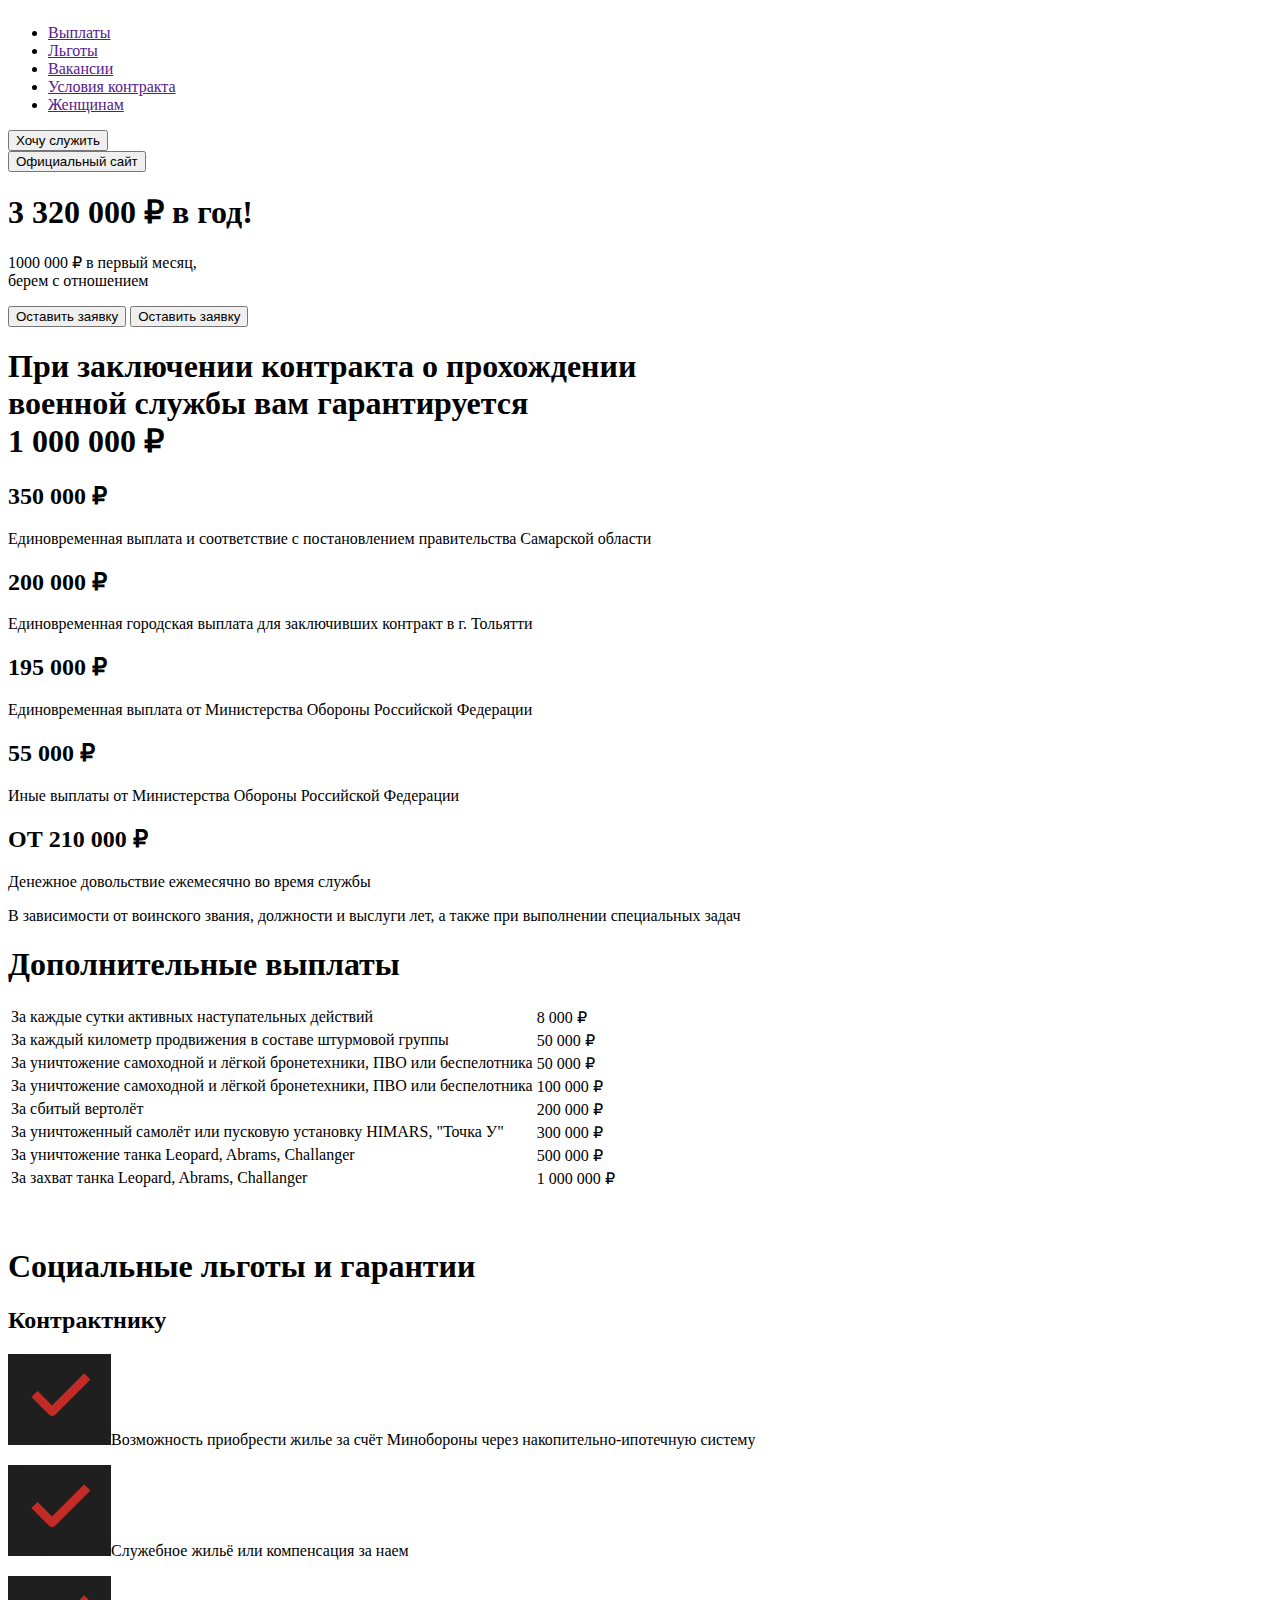
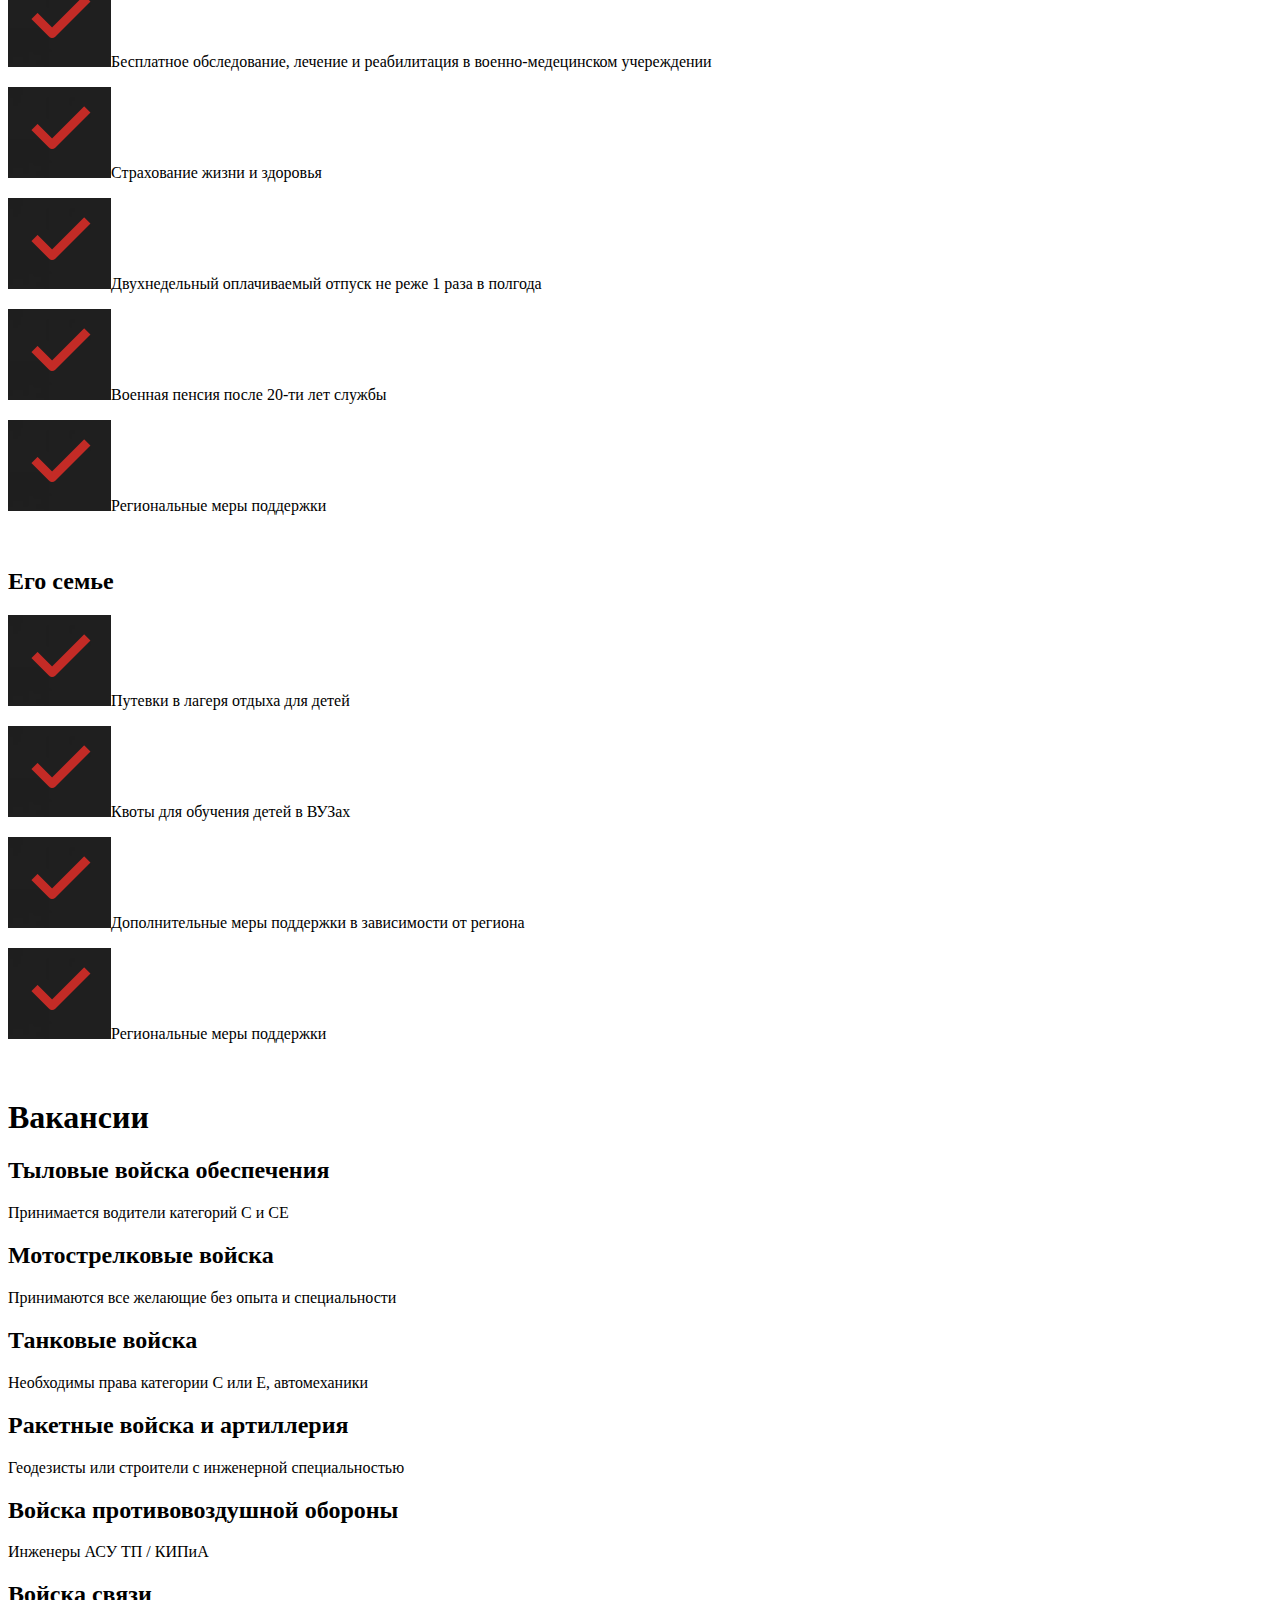
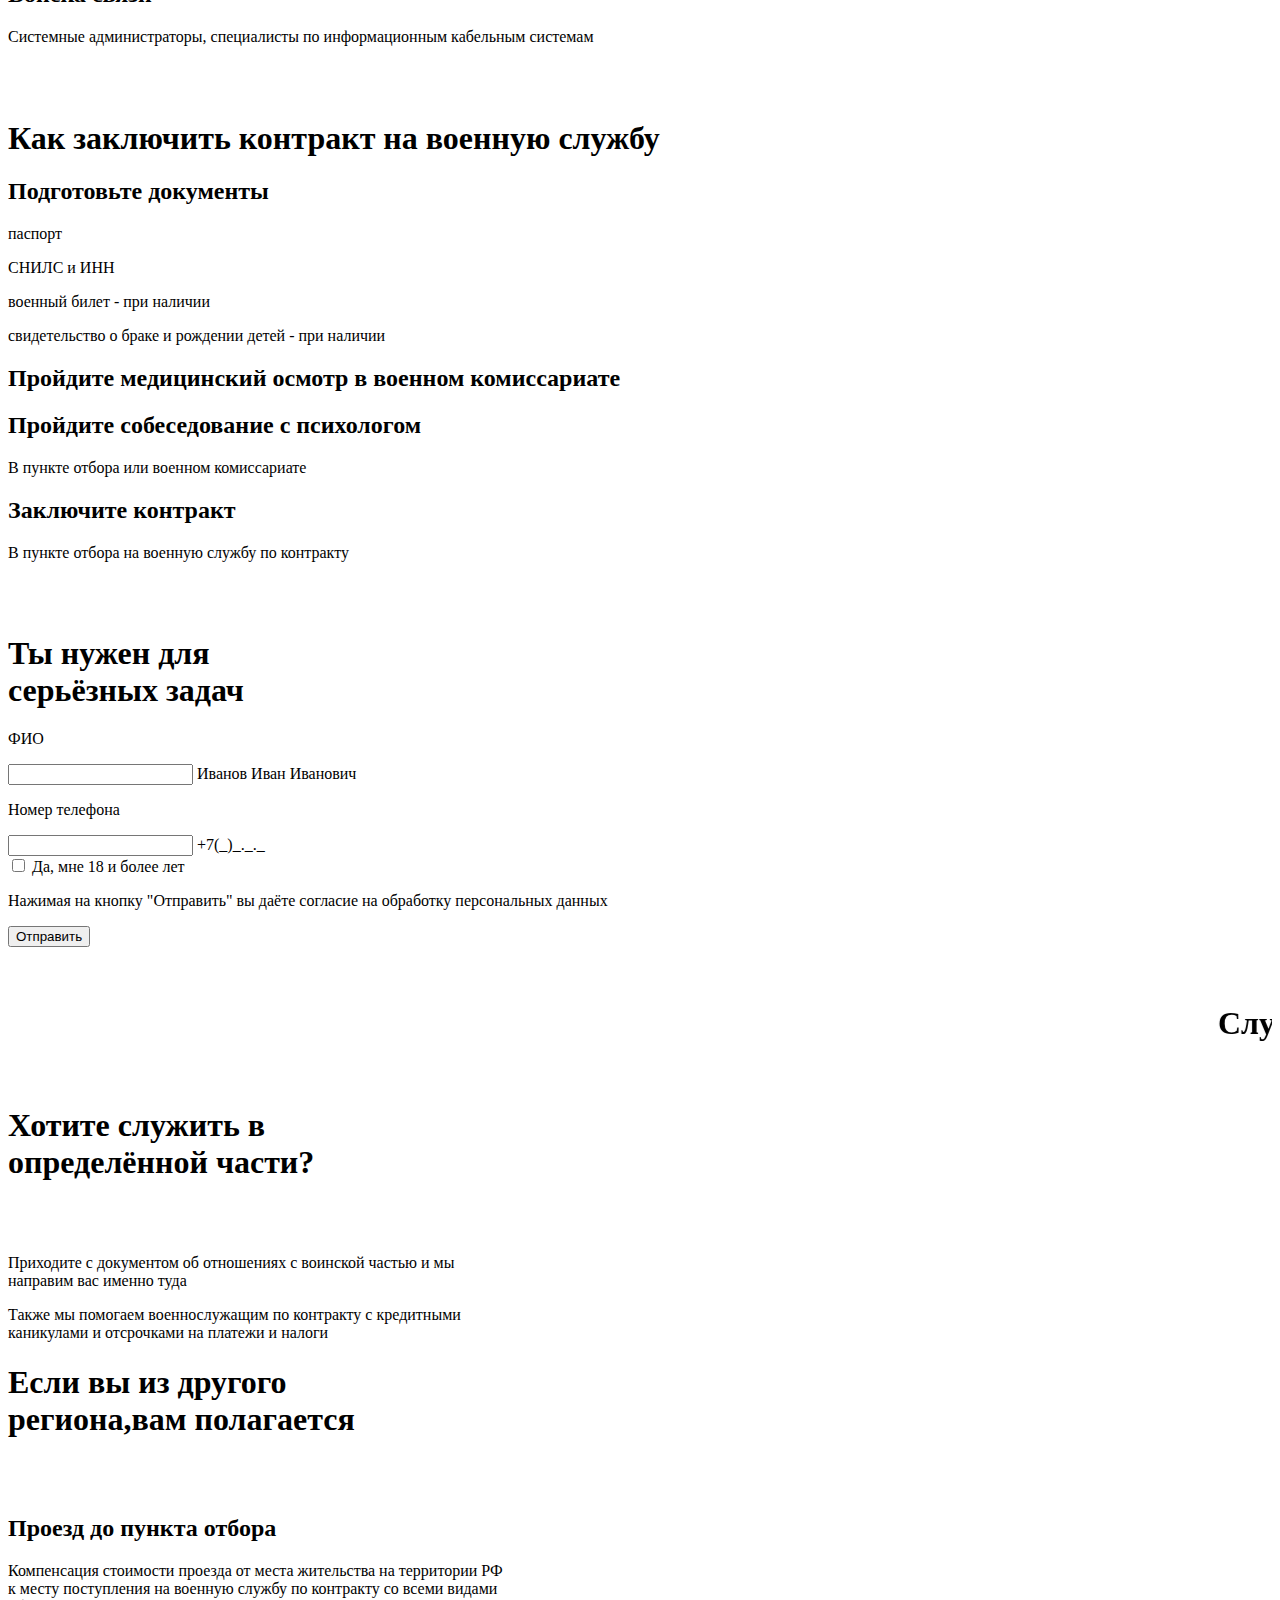
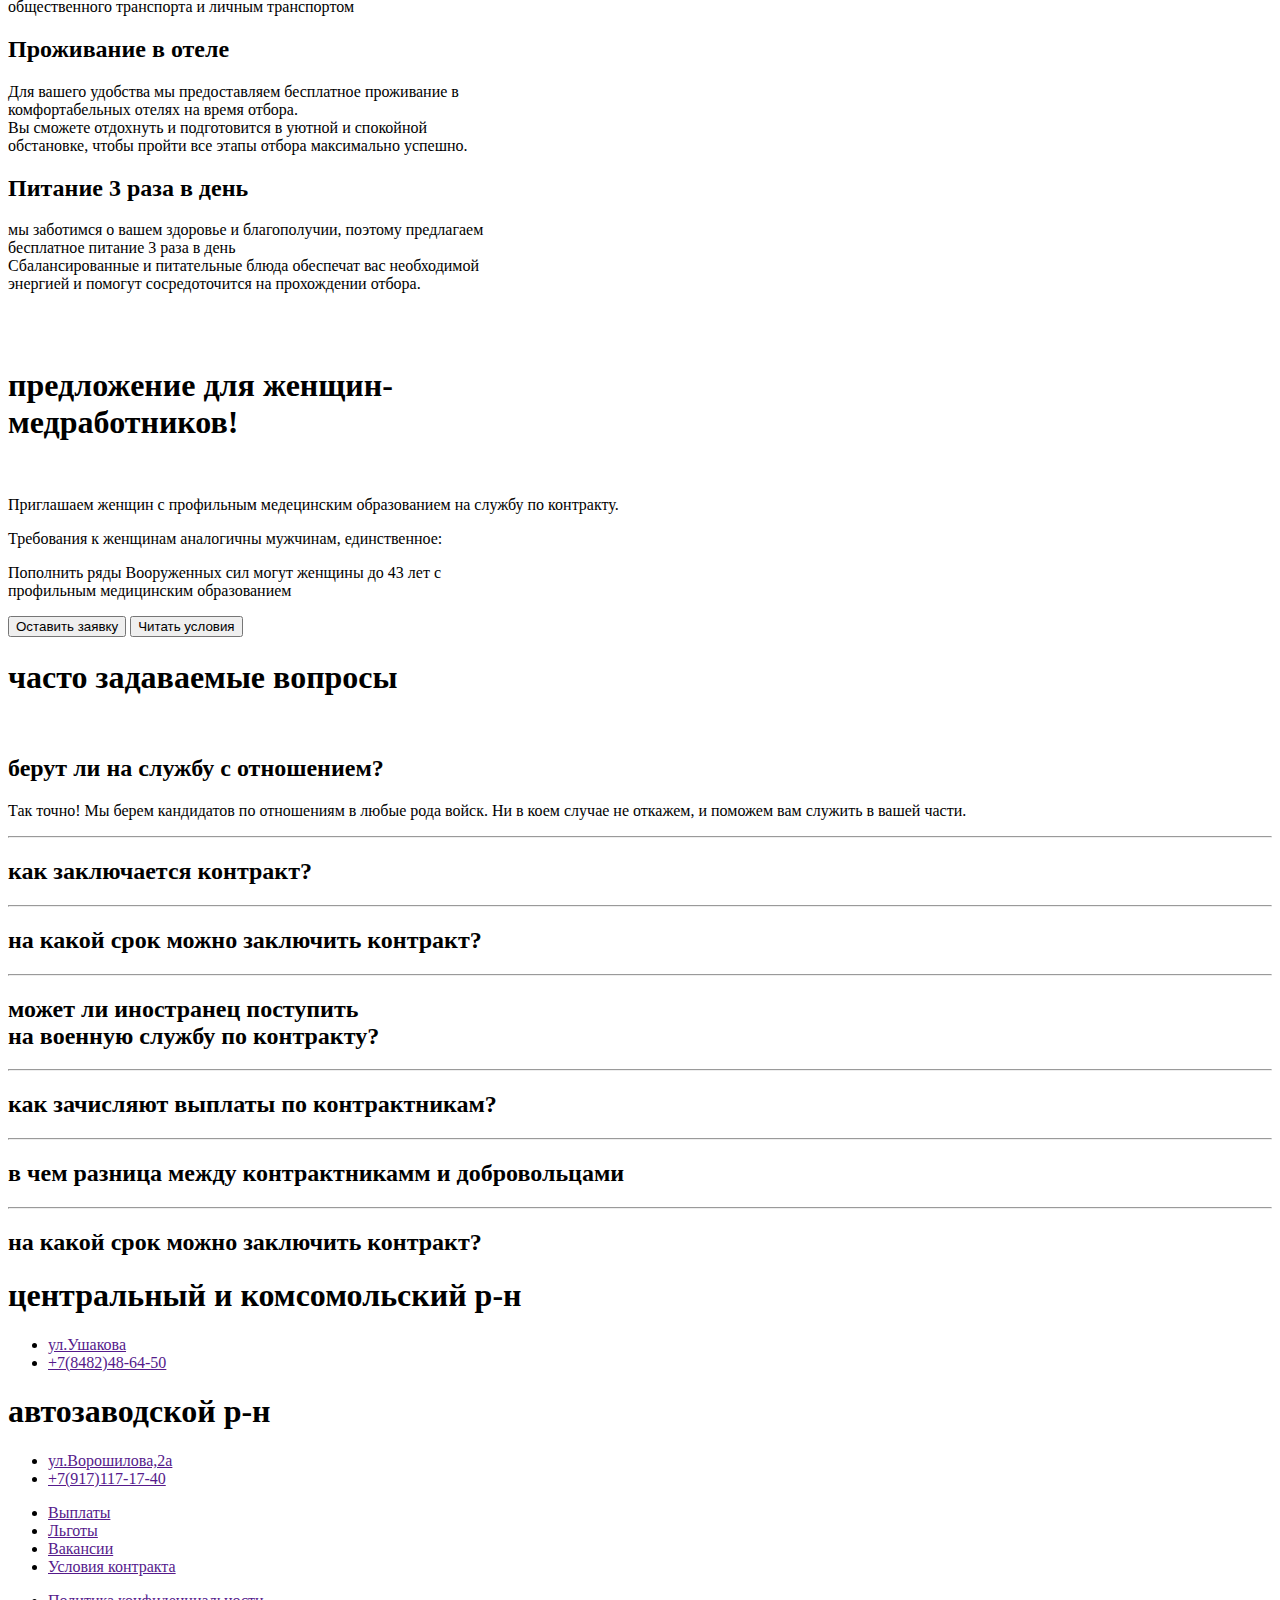
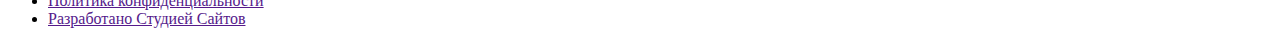
==== index.html @ 25a22375 "index.html" ====
<!DOCTYPE html>
<html lang="en">
<head>
    <meta charset="UTF-8">
    <meta http-equiv="X-UA-Compatible" content="IE=edge">
    <meta name="viewport" content="width=device-width, initial-scale=1.0">
    <title>Индекс (М)</title>
    <link rel="stylesheet" href="style/style.css">
</head>
<body>
    <!--Шапка сайта header-->
    <header>
        <div class="contener">
            <div style="display: flex;">
                <div class="menu">
                    <ul>
                        <li><a href="">Выплаты</a></li>
                        <li><a href="">Льготы</a></li>
                        <li><a href="">Вакансии</a></li>
                        <li><a href="">Условия контракта</a></li>
                        <li><a href="">Женщинам</a></li>
                    </ul>
                </div>
            </div>
            <div class="right_header">
                <div class="logo">
                  <!--<img src="img/телефон.png" alt="">-->
                </div>
                <button>Хочу служить</button>
                <div class="offic">
                  <button>Официальный сайт</button>
                </div>
            </div>
        </div>
    </header>

    <!--Баннер Hero Block-->
    <div class="HeroBlock">
        <div class="contener">
            <div class="padding">
                <h1>3 320 000 ₽ в год!</h1>
                <p>1000 000 ₽ в первый месяц, <br> берем с отношением</p>
                <button>Оставить заявку</button>
                <button>Оставить заявку</button>
            </div>
        </div>
    </div>
    
    <!--Контракт Payouts-->
    <div class="Payouts">
        <div class="contener">
            <div class="padding">
                <h1>
                    При заключении контракта о прохождении<br>военной службы вам гарантируется<br>
                    <div class="price">
                        1 000 000 ₽
                    </div>
                </h1>
                
                <h2>350 000 ₽</h2>
                <p>Единовременная выплата и соответствие с постановлением правительства Самарской области</p>
                
                <h2>200 000 ₽</h2>
                <p>Единовременная городская выплата для заключивших контракт в г. Тольятти</p>
                
                <h2>195 000 ₽</h2>
                <p>Единовременная выплата от Министерства Обороны Российской Федерации</p>
                
                <h2>55 000 ₽</h2>
                <p>Иные выплаты от Министерства Обороны Российской Федерации</p>
                
                <h2>ОТ 210 000 ₽</h2>
                <p>Денежное довольствие ежемесячно во время службы</p>
                <p>В зависимости от воинского звания, должности и выслуги лет, а также при выполнении специальных задач</p>
                
            </div>
        </div>
    </div>

    <!--Дополнительные выплаты Additional Payouts-->
    <div class="AdditionalPayouts">
        <div class="contener">
            <div class="padding">
                <h1>Дополнительные выплаты</h1>
                <table>
                    <tr>
                        <td>За каждые сутки активных наступательных действий</td>
                        <div class="payment">
                            <td>8 000 ₽</td>
                        </div>
                    </tr>
                    <tr>
                        <td>За каждый километр продвижения в составе штурмовой группы</td>
                        <div class="payment">
                            <td>50 000 ₽</td>
                        </div>
                    </tr>
                    <tr>
                        <td>За уничтожение самоходной и лёгкой бронетехники, ПВО или беспелотника</td>
                        <div class="payment">
                            <td>50 000 ₽</td>
                        </div>
                    </tr>
                    <tr>
                        <td>За уничтожение самоходной и лёгкой бронетехники, ПВО или беспелотника</td>
                        <div class="payment">
                            <td>100 000 ₽</td>
                        </div>
                    </tr>
                    <tr>
                        <td>За сбитый вертолёт</td>
                        <div class="payment">
                            <td>200 000 ₽</td>
                        </div>
                    </tr>
                    <tr>
                        <td>За уничтоженный самолёт или пусковую установку HIMARS, "Точка У"</td>
                        <div class="payment">
                            <td>300 000 ₽</td>
                        </div>
                    </tr>
                    <tr>
                        <td>За уничтожение танка Leopard, Abrams, Challanger</td>
                        <div class="payment">
                            <td>500 000 ₽</td>
                        </div>
                    </tr>
                    <tr>
                        <td>За захват танка Leopard, Abrams, Challanger</td>
                        <div class="payment">
                            <td>1 000 000 ₽</td>
                        </div>
                    </tr>
                </table>
            </div>
        </div>
    </div>
    <br></br>

    <!--Льготы и гарантии Social Benefits-->
    <div class="SocialBenefits">
        <div class="contener">
            <h1>Социальные льготы и гарантии</h1>
            <div class="contractor">
                <!--Контрактнику-->
                <h2>Контрактнику</h2>
                <p><img src="img/галочка.png" alt="">Возможность приобрести жилье за счёт Минобороны через накопительно-ипотечную систему</p>
                <p><img src="img/галочка.png" alt="">Служебное жильё или компенсация за наем</p>
                <p><img src="img/галочка.png" alt="">Бесплатное обследование, лечение и реабилитация в военно-медецинском учереждении</p>
                <p><img src="img/галочка.png" alt="">Страхование жизни и здоровья</p>
                <p><img src="img/галочка.png" alt="">Двухнедельный оплачиваемый отпуск не реже 1 раза в полгода</p>
                <p><img src="img/галочка.png" alt="">Военная пенсия после 20-ти лет службы</p>
                <p><img src="img/галочка.png" alt="">Региональные меры поддержки</p>
            </div>
        </div>
    <br>
    </div>
    <div class="SocialBenefits">
        <div class="contener">
            <div class="family">
                <!--Его семье-->
                <h2>Его семье</h2>
                <p><img src="img/галочка.png" alt="">Путевки в лагеря отдыха для детей</p>
                <p><img src="img/галочка.png" alt="">Квоты для обучения детей в ВУЗах</p>
                <p><img src="img/галочка.png" alt="">Дополнительные меры поддержки в зависимости от региона</p>
                <p><img src="img/галочка.png" alt="">Региональные меры поддержки</p>
            </div>
        </div>
    </div>
<br>
<!--Вакансии Vacancies-->
<div class="Vacancies">
    <div class="contener">
        <!--<div class="product_top">
            <div class="product_top_left">
                <img src="img/9.jpg" alt="">
            </div>-->
            <div class="product_top_right">
                <div class="product_top_right">
                    <h1>Вакансии</h1>
                    
                    <h2>Тыловые войска обеспечения</h2>
                    <p>Принимается водители категорий C и CE</p>
                    
                    <h2>Мотострелковые войска</h2>
                    <p>Принимаются все желающие без опыта и специальности</p>
                    
                    <h2>Танковые войска</h2>
                    <p>Необходимы права категории C или Е, автомеханики</p>
                    
                    <h2>Ракетные войска и артиллерия</h2>
                    <p>Геодезисты или строители с инженерной специальностью</p>
                    
                    <h2>Войска противовоздушной обороны</h2>
                    <p>Инженеры АСУ ТП / КИПиА</p>
                    
                    <h2>Войска связи</h2>
                    <p>Системные администраторы, специалисты по информационным кабельным системам</p>
                </div>
            </div>
    </div>
</div>
<br></br>
<!--Контракт Сontract Terms-->
<div class="СontractTerms">
    <div class="contener">
        <h1>Как заключить контракт на военную службу</h1>
        
        <h2>Подготовьте документы</h2>
        <p>паспорт</p>
        <p>СНИЛС и ИНН</p>
        <p>военный билет - при наличии</p>
        <p>свидетельство о браке и рождении детей - при наличии</p>
        
        <h2>Пройдите медицинский осмотр в военном комиссариате</h2>
        
        <h2>Пройдите собеседование с психологом</h2>
        <p>В пункте отбора или военном комиссариате</p>
        
        <h2>Заключите контракт</h2>
        <p>В пункте отбора на военную службу по контракту</p>
        
        <br></br>
    </div>  
</div>

<!--Регистрация CTA-->
<div class="CTA">
    <div class="contener">
        <div class="product_top">
            <div class="product_top_left">
                <h1>Ты нужен для<br>серьёзных задач</h1>
            </div>
                        <div class="product_top_right_price_left">
                                <div class="price">
                                    <div class="contener">
                                        <form action="">
                                            <p>ФИО</p>
                                            <div class="product_top_right_price_left_btn">
                                            <span>
                                                <input type="" id="Иванов Иван Иванович" name="kg">
                                                <label for="Иванов Иван Иванович">Иванов Иван Иванович</label>
                                            </span>
                                            </div>
                                        </form>
                                        <form action="">
                                            <p>Номер телефона</p>
                                            <div class="product_top_right_price_left_btn">
                                            <span>
                                                <input type="" id="1" name="kg">
                                                <label for="2">+7(_)_._._</label>
                                            </span>
                                            </div>
                                        </form>
                                    </div>
                                </div>
                            <div class="checkbox">
                                <input type="checkbox" name="subscribe"> Да, мне 18 и более лет
                            </div>
                            <div class="approval">
                               <p>Нажимая на кнопку "Отправить" вы даёте согласие на обработку персональных данных </p> 
                            </div>
                            <button>Отправить</button>
                        </div>
                    </div>
            </div>
        </div>
    </div>
</div>

<!--Бегущая строка Separator-->
<div class="Separator">
    <div class="contener">
            <br><br>
            <marquee><h1>Служба по контракту - престижная мужская работа</h1></marquee>
            <br><br>
    </div>  
</div>

<!--Реклама Frame 82 help-->
<div class="help">
    <div class="contener">
            <h1>Хотите служить в <br> определённой части?</h1>
            <br></br>
            <p>Приходите с документом об отношениях с воинской частью и мы <br> направим вас именно туда</p>
            <p>Также мы помогаем военнослужащим по контракту с кредитными <br> каникулами и отсрочками на платежи и налоги</p>
    </div>  
</div>

<!--Другой регион Frame 81 company-->
<div class="company">
    <div class="contener">
            <h1>Если вы из другого<br>региона,вам полагается</h1>
            <br></br>
            <div class="transit">
                <h2>Проезд до пункта отбора</h2>
                <p>Компенсация стоимости проезда от места жительства на территории РФ 
                <br> к месту поступления на военную службу по контракту со всеми видами 
                <br> общественного транспорта и личным транспортом</p>
            </div>
            
            <div class="habitation">
                <h2>Проживание в отеле</h2>
                <p>Для вашего удобства мы предоставляем бесплатное проживание в <br> комфортабельных отелях на время отбора. <br>
                Вы сможете отдохнуть и подготовится в уютной и спокойной <br> обстановке, чтобы пройти все этапы отбора максимально успешно.</p>
            </div>
            
            <div class="nutrition">
                <h2>Питание 3 раза в день</h2>
                <p>мы заботимся о вашем здоровье и благополучии, поэтому предлагаем <br>
                бесплатное питание 3 раза в день<br>
                Сбалансированные и питательные блюда обеспечат вас необходимой <br>
                энергией и помогут сосредоточится на прохождении отбора.</p>
                <br></br>
            </div>
    </div>  
</div>

<!--Предложение для женщин Offer to Nurses-->
    <div class="OfferToNurses">
        <div class="contener">
            <div class="padding">
                <h1>предложение для женщин-<br>медработников!</h1>
                <br>
                <p>Приглашаем женщин с профильным медецинским образованием на службу по контракту.</p>
                
                <p>Требования к женщинам аналогичны мужчинам, единственное:</p>
                
                <p>Пополнить ряды Вооруженных сил могут женщины до 43 лет с<br>
                профильным медицинским образованием</p>
                
                <button>Оставить заявку</button>
                <button>Читать условия</button>
            </div>
        </div>
    </div>
    
<!--Часто задаваемые вопросы FAQ-->
<div class="FAQ">
        <div class="contener">
            <div class="padding">
                <h1>часто задаваемые вопросы</h1>
                <br>
                <div class="red">
                    <h2>берут ли на службу с отношением?</h2>
                </div>
                <p>Так точно! Мы берем кандидатов по отношениям в любые рода войск. Ни в коем случае не откажем, и поможем вам служить в вашей части.</p>
                <hr>
                <h2>как заключается контракт?</h2>
                <hr>
                <h2>на какой срок можно заключить контракт?</h2>
                <hr>
                <div class="white">
                    <h2>может ли иностранец поступить<br>на военную службу по контракту?</h2>
                </div>
                <hr>
                <h2>как зачисляют выплаты по контрактникам?</h2>
                <hr>
                <h2>в чем разница между контрактникамм и добровольцами</h2>
                <hr>
                <h2>на какой срок можно заключить контракт?</h2>
            </div>
        </div>
</div>
    
<!--Подвал Footer-->
<div class="Footer">
    <div class="footer-middle">
        <div class="footer-menu clearfix">
            <h1>центральный и комсомольский р-н</h1>
            <ul>
                <li><a href="">ул.Ушакова</a></li>
                <li><a href="">+7(8482)48-64-50</a></li>
            </ul>
            <h1>автозаводской р-н</h1>
            <ul>
                <li><a href="">ул.Ворошилова,2а</a></li>  
                <li><a href="">+7(917)117-17-40</a></li>
            </ul>
        </div>
        <div class="footer-menu">
            <ul>
                    <li><a href="">Выплаты</a></li>
                    <li><a href="">Льготы</a></li>
                    <li><a href="">Вакансии</a></li>
                    <li><a href="">Условия контракта</a></li>
            </ul>
        </div>
        <div class="label">
            <ul>
                    <li><a href="">Политика конфиденциальности</a></li>
                    <li><a href="">Разработано Студией Сайтов</a></li>
            </ul>
        </div> 
    </div>
</div>
<?php include("style.css"); ?>

</body>
</html>
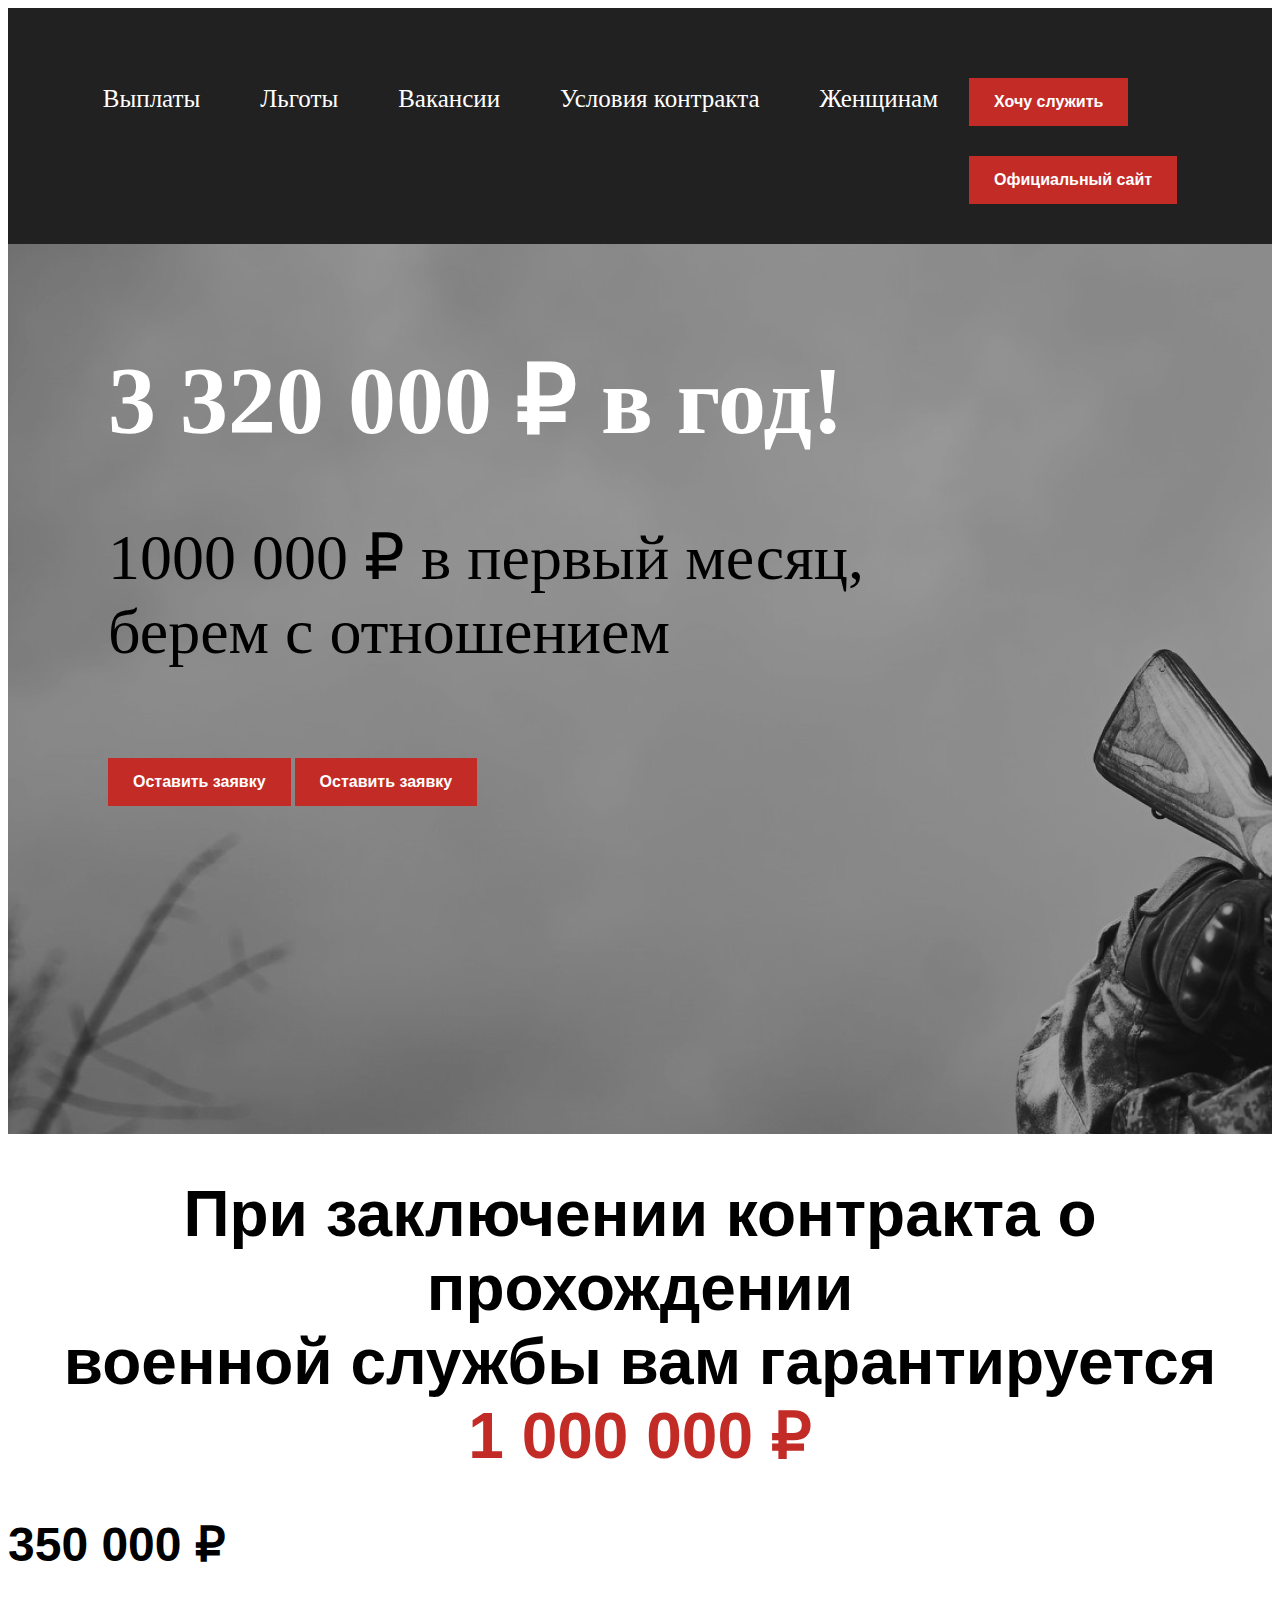
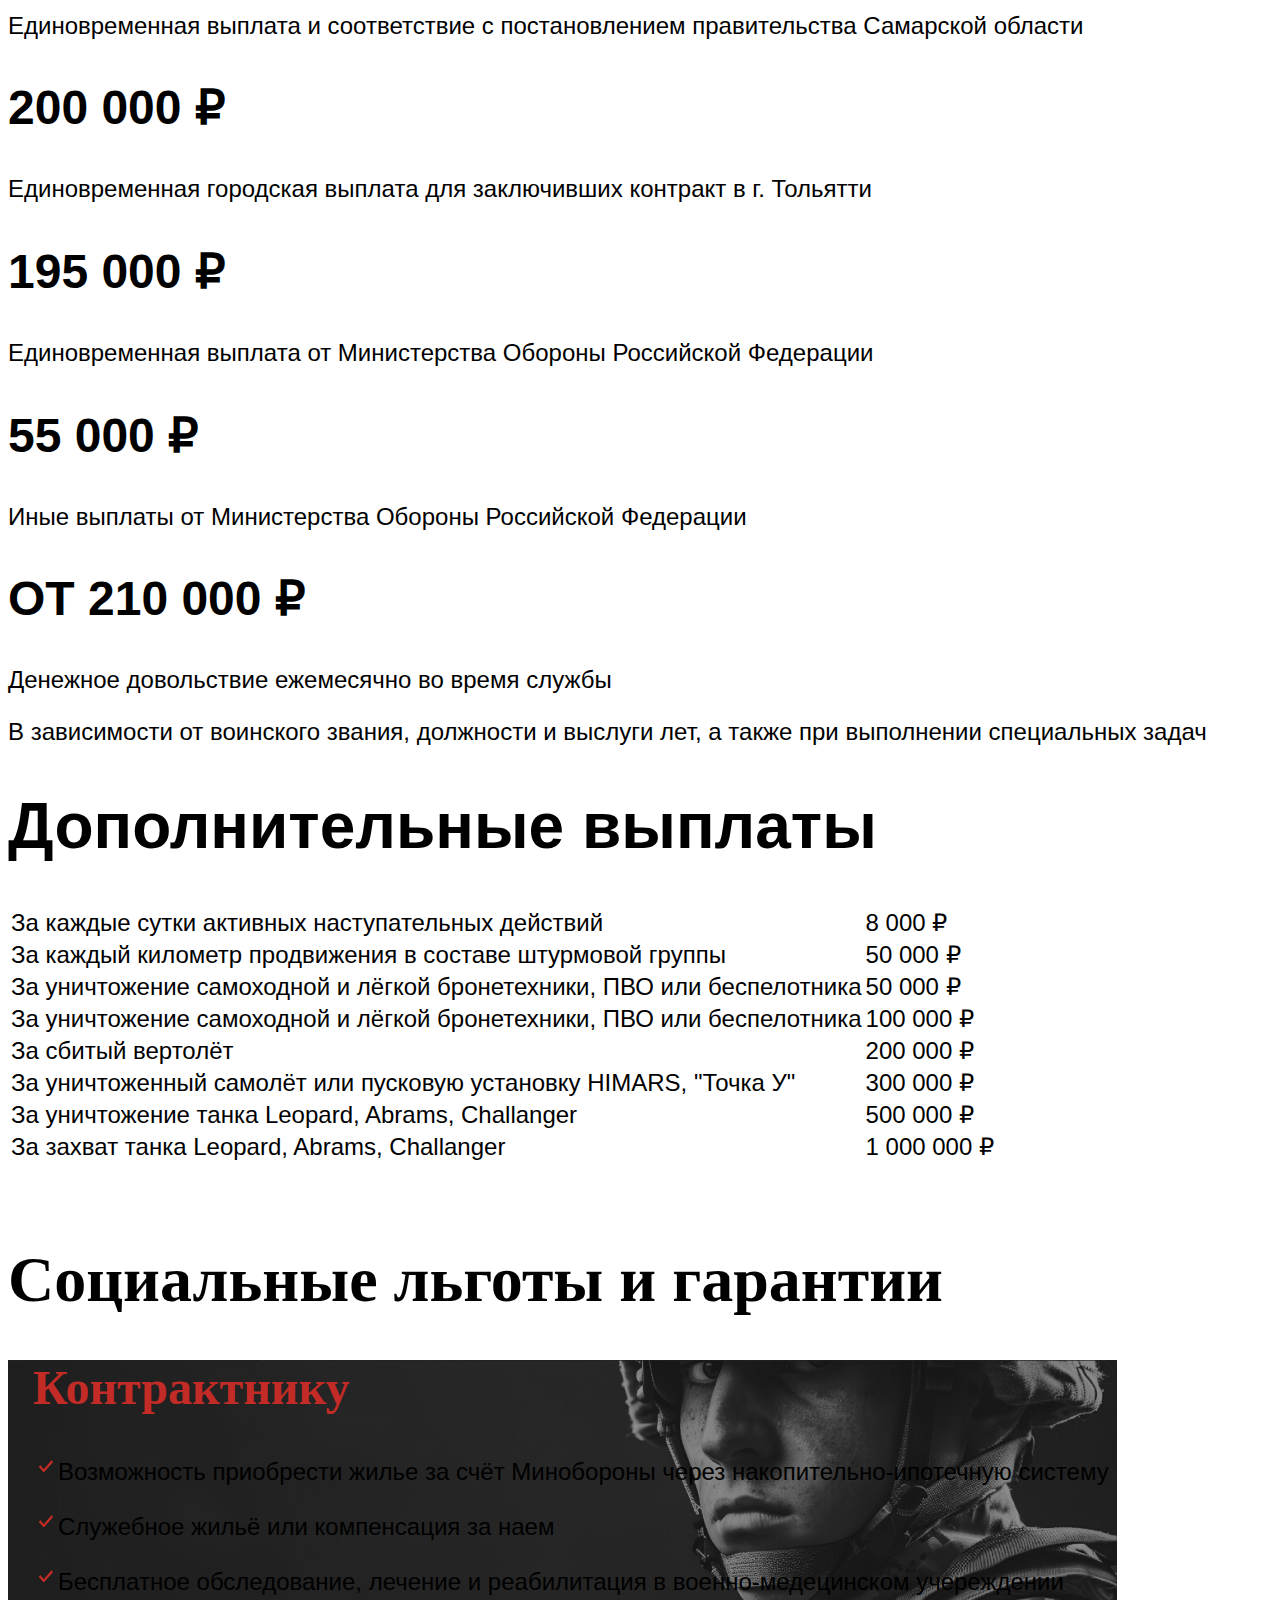
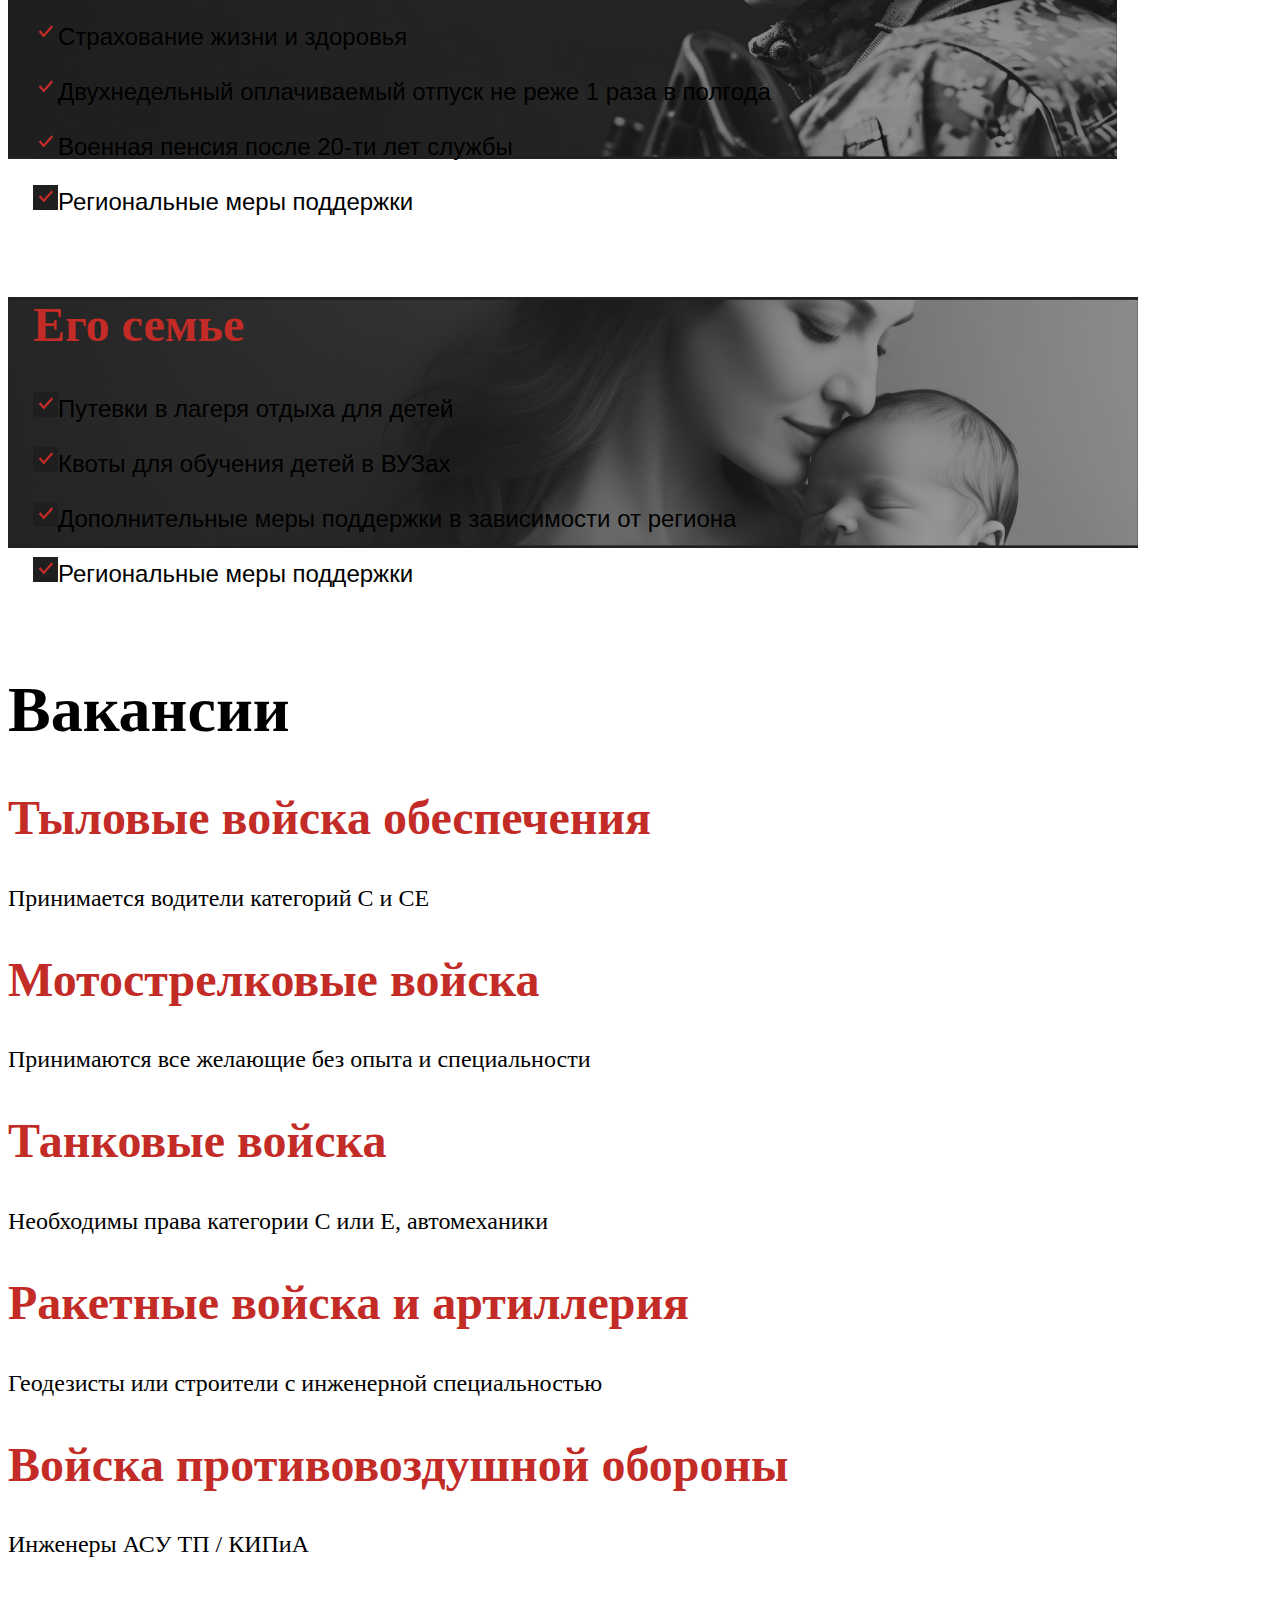
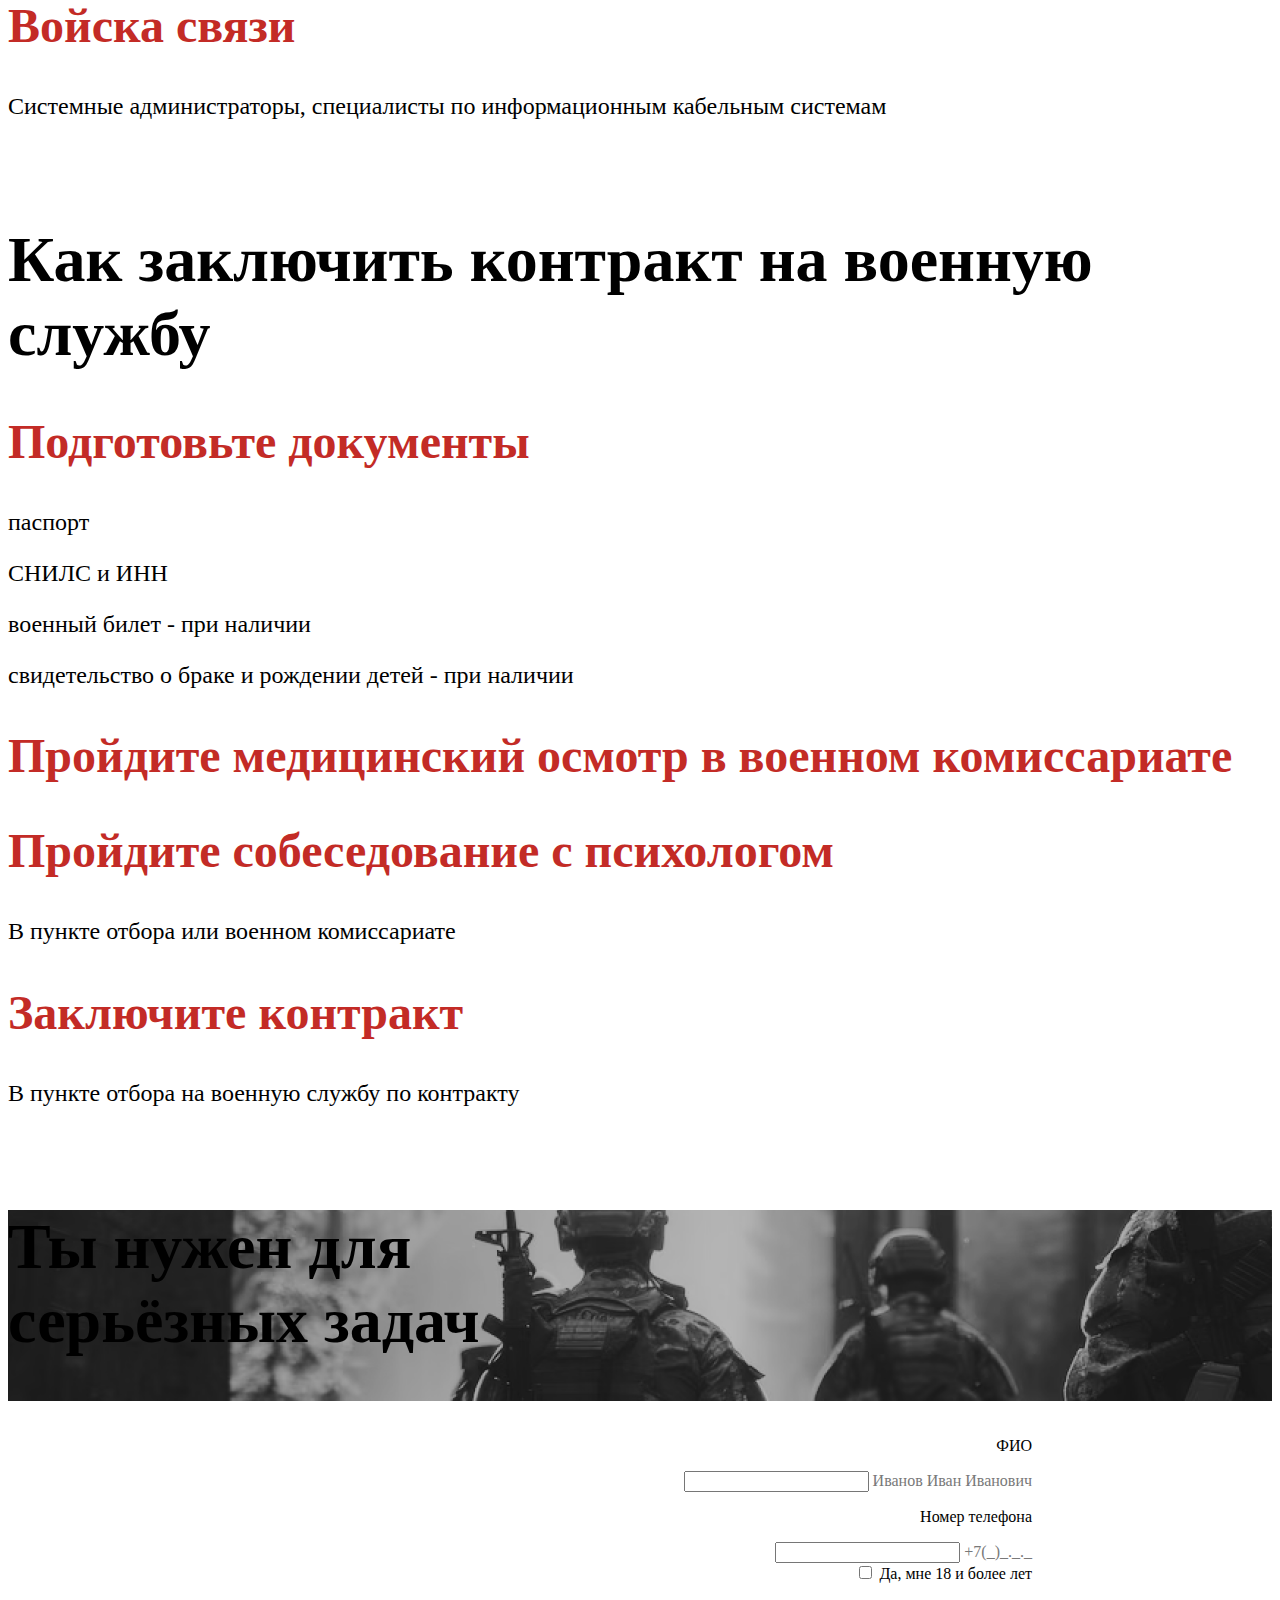
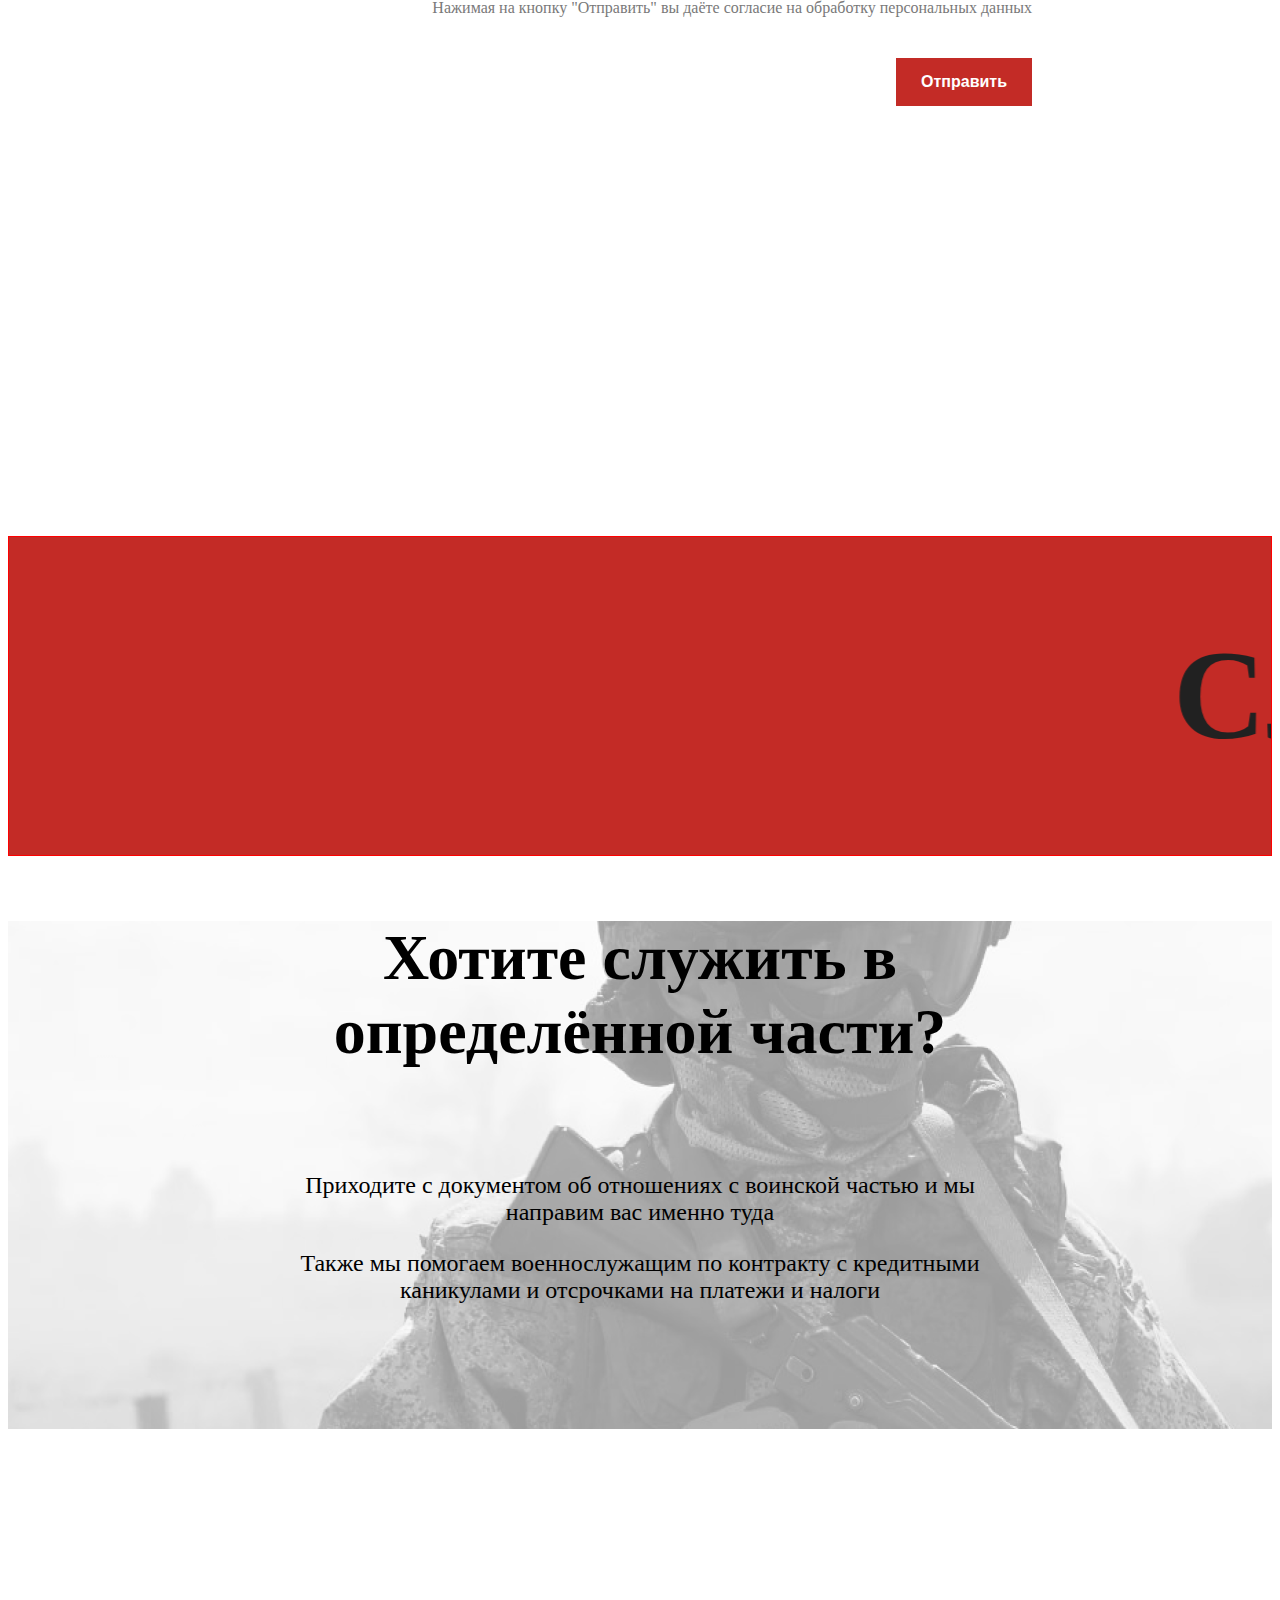
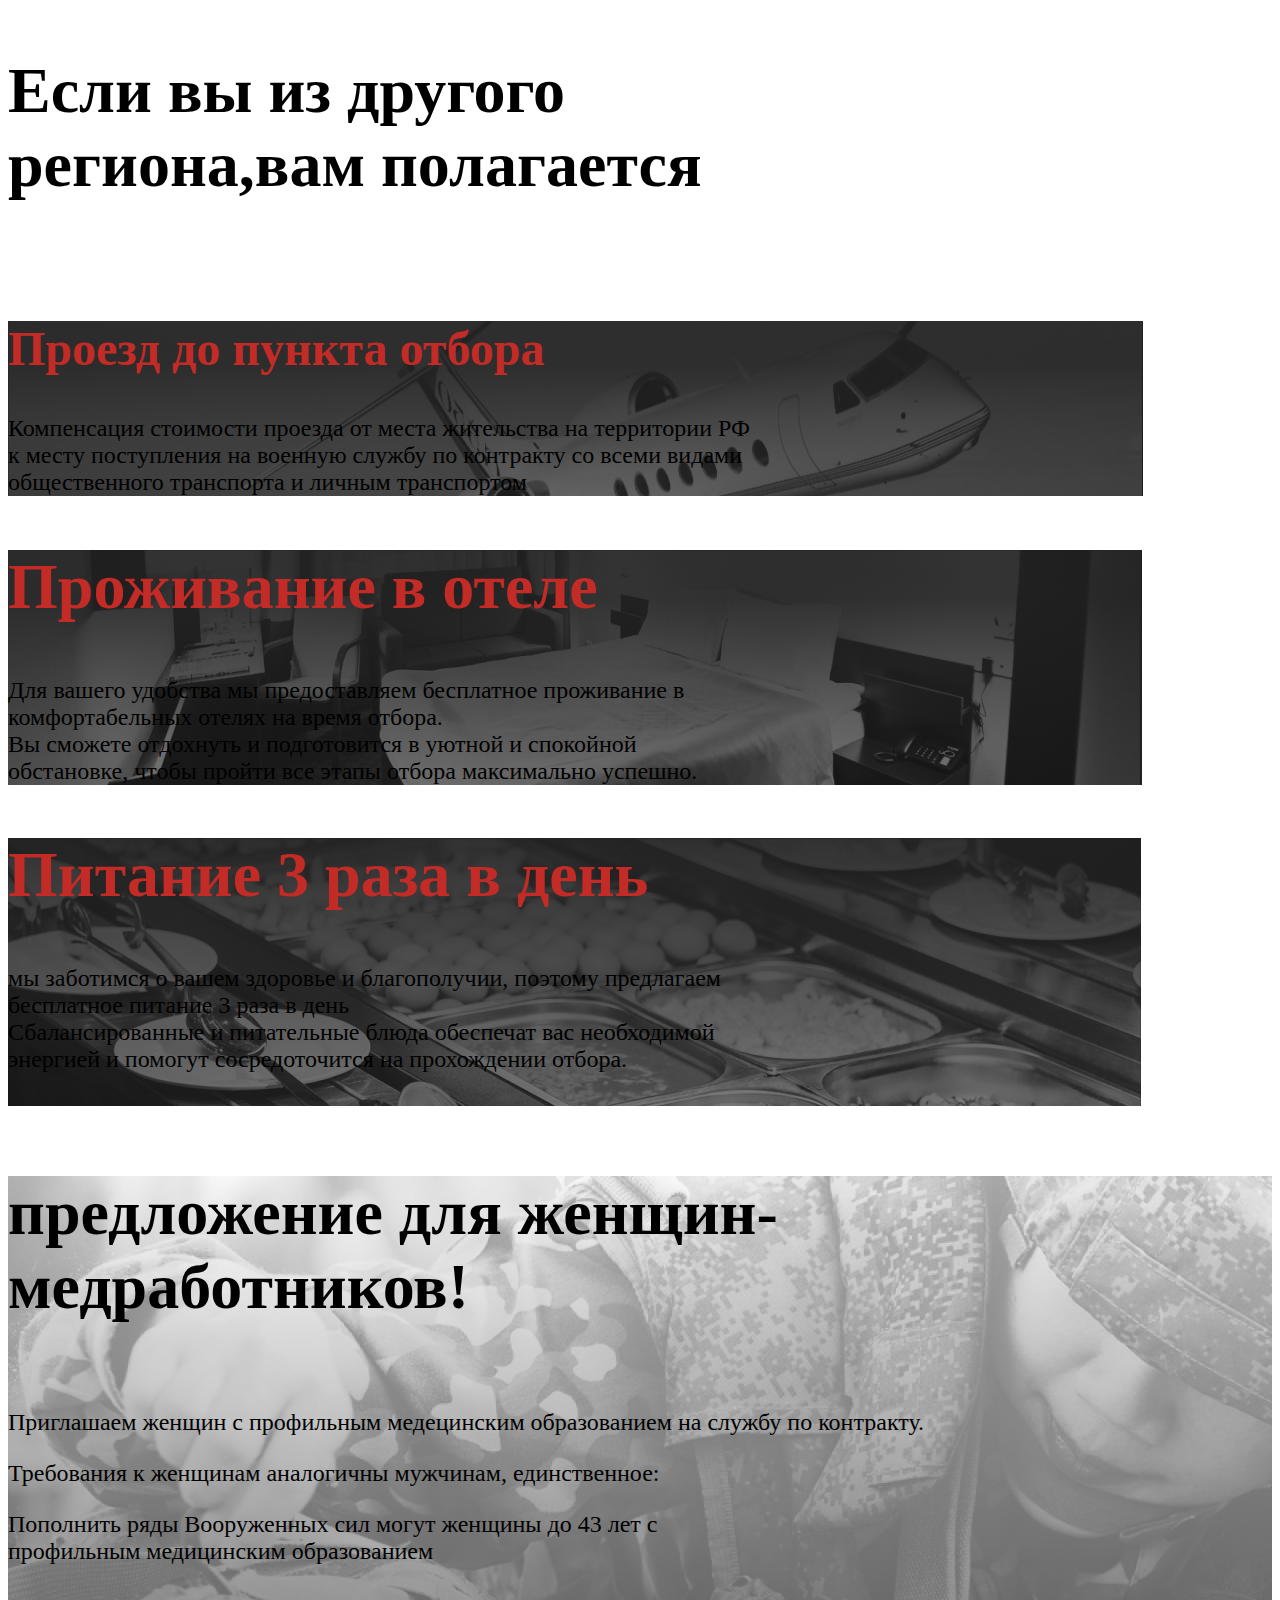
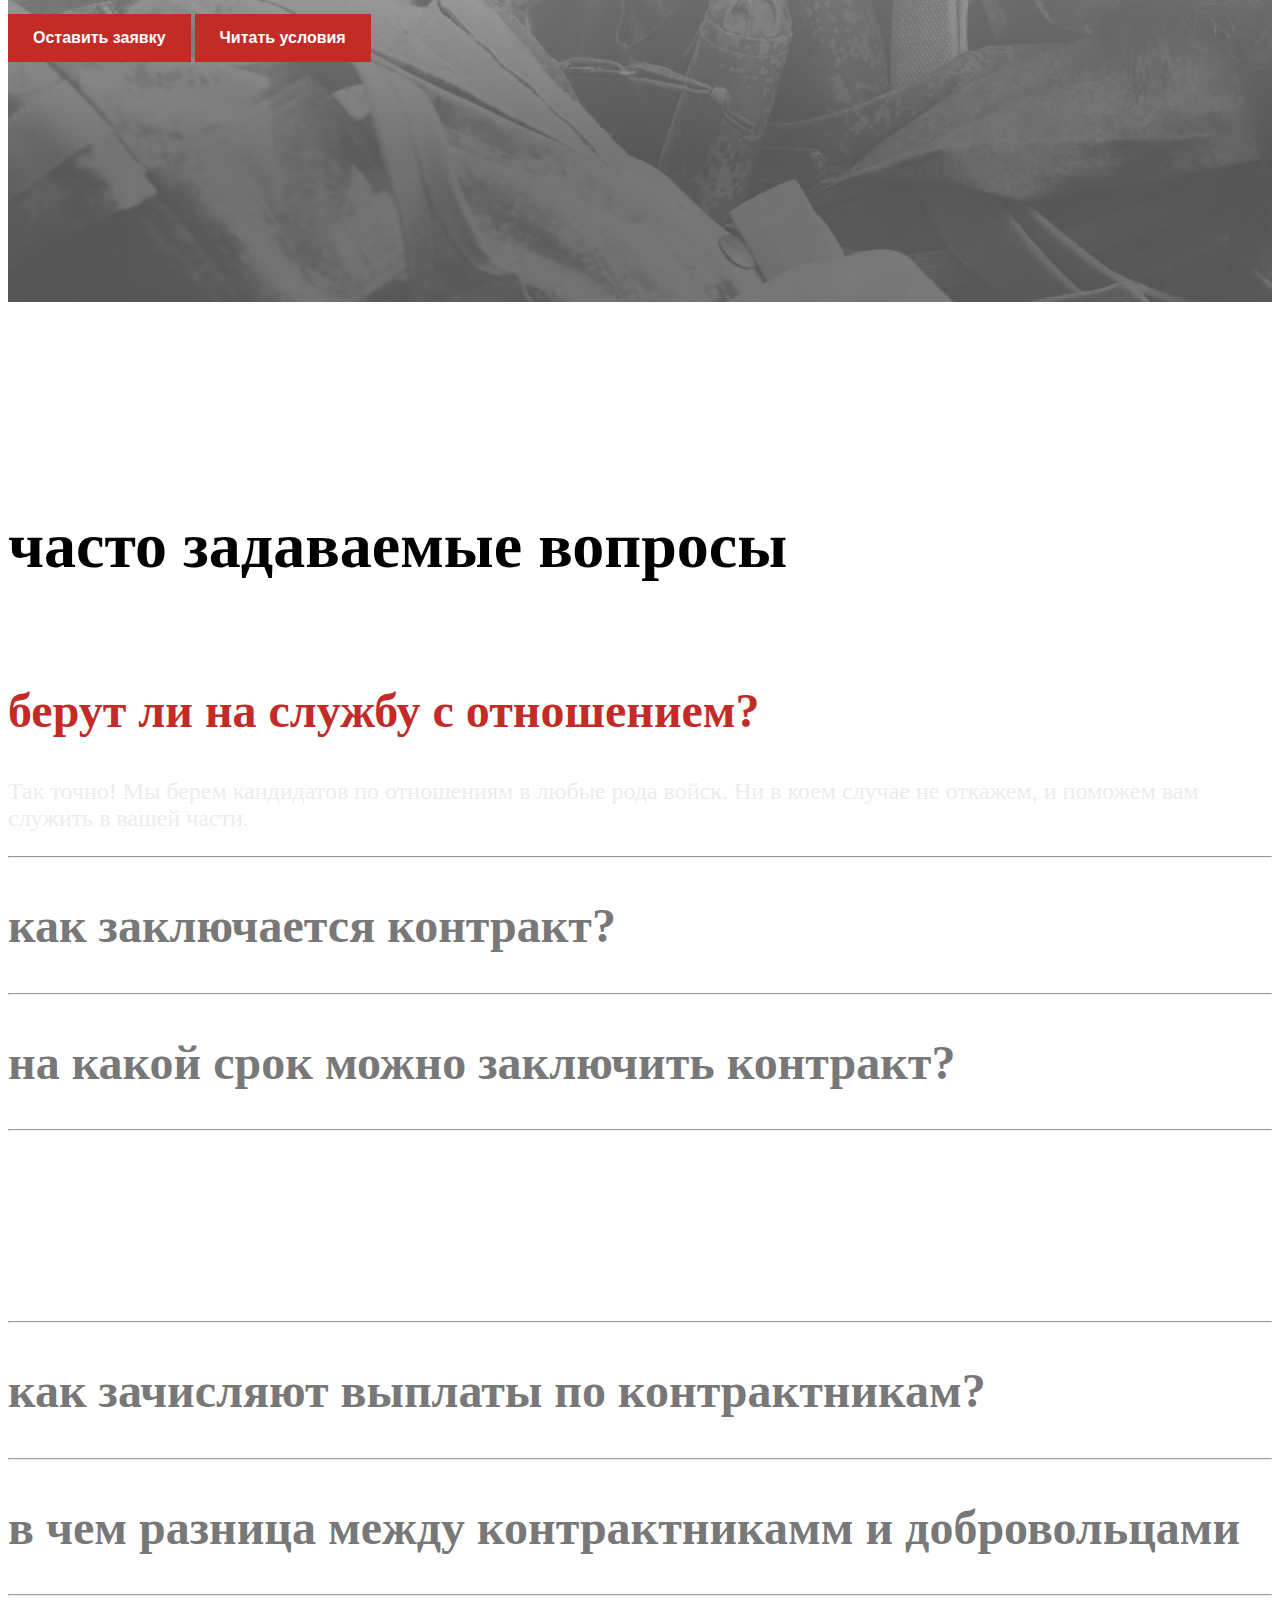
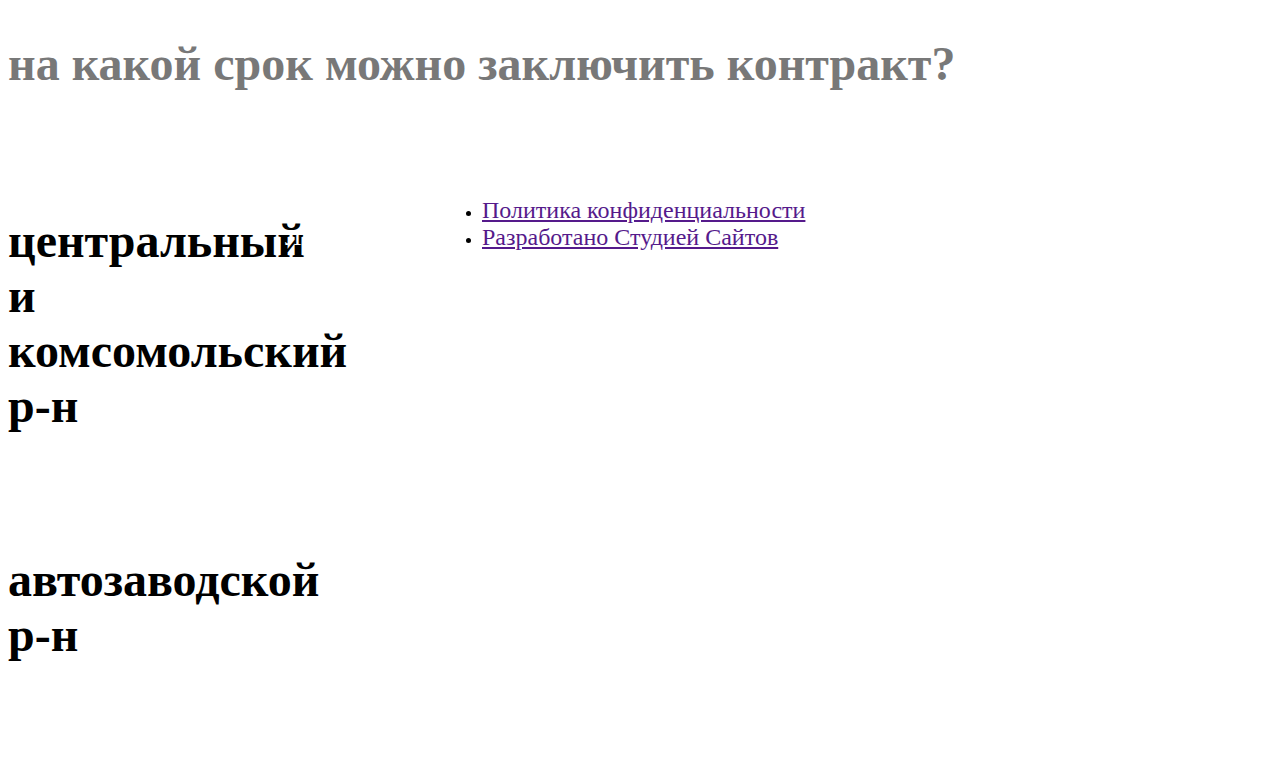
==== commit 2dec9ee1: "index.html" ====
--- a/index.html
+++ b/index.html
@@ -5,7 +5,7 @@
     <meta http-equiv="X-UA-Compatible" content="IE=edge">
     <meta name="viewport" content="width=device-width, initial-scale=1.0">
     <title>Индекс (М)</title>
-    <link rel="stylesheet" href="style/style.css">
+    <link rel="stylesheet" href="style.css">
 </head>
 <body>
     <!--Шапка сайта header-->
--- a/style.css
+++ b/style.css
@@ -0,0 +1,461 @@
+<style>
+body
+{
+  font-family: "Wix Madefor Text", sans-serif;
+  min-width: 320px;
+  margin: 0;
+  background: #212121;
+  color: white;
+}
+html, body 
+{
+    height: 100%;
+}
+header
+{
+    background: -webkit-linear-gradient(left, #212121, #212121);
+    font-family: "Wix Madefor Display", sans-serif;
+    font-size: 64px;
+}
+button 
+{
+  padding: 15px 25px;
+  border: none;
+  background: #c32b26;
+  font-weight: bold;
+  font-size: 16px;
+  margin-top: 25px;
+  color: white;
+}
+offic button 
+{
+  padding: 15px 25px;
+  border: none;
+  background: #c32b26;
+  font-weight: bold;
+  font-size: 16px;
+  margin-top: 25px;
+  color: white;
+}
+header .contener 
+{
+  display: flex;
+  justify-content: space-between; /*для кнопок*/
+  width: 85%; /*отступ по краям*/
+  margin: 0 auto; /*отступ справа*/
+  padding: 40px 0; /*отступ сверху*/
+}
+header .contener .logo 
+{
+  margin-right: 50px;
+}
+header .contener .menu ul 
+{
+  display: flex;
+  list-style: none;
+  text-decoration: none;
+  margin: 0;
+  padding: 0;
+  color: white;
+}
+header .contener .menu ul li a 
+{
+  text-decoration: none;
+  padding: 0 30px; /*расстояние между словами*/
+  color: white;
+  font-size: 25px;
+  font-family: "Type or choose";
+}
+header .contener .menu ul li:first-child a 
+{
+  padding-left: 0;
+}
+
+/*банер Hero Block*/
+.HeroBlock .contener 
+{
+  background-image: url('img/Hero Block.png'); background-repeat: no-repeat
+  width: 80px; /*ширина*/
+  height: 890px; /*высота*/
+  margin: 0 auto;
+  vertical-align: top;
+  background-repeat: no-repeat;
+}
+.HeroBlock .contener .padding 
+{
+  padding: 100px;
+}
+.HeroBlock .contener .padding h1 
+{
+  font-family: "Wix Madefor Display";
+  color: white;
+  margin: 0 auto;
+  font-size: 96px;
+}
+.HeroBlock .contener .padding p 
+{
+  font-family: "Wix Madefor Display";
+  font-size: 64px;
+}
+
+/*Payouts контракт*/
+.Payouts .contener h1 
+{
+    text-align: center;
+    font-family: "Wix Madefor Display", sans-serif;
+    font-size: 64px;
+}
+.price 
+{
+    color: #C32B26;
+}
+.Payouts .contener h2
+{
+    font-family: "Wix Madefor Display", sans-serif;
+    font-size: 48px;
+}
+.Payouts .contener p
+{
+    font-family: "Wix Madefor Text", sans-serif;
+    font-size: 24px;
+}
+
+/*Дополнительные выплаты Additional Payouts*/
+.AdditionalPayouts td
+{
+    font-family: "Wix Madefor Text", sans-serif;
+    font-size: 24px;
+}
+.AdditionalPayouts h1
+{
+    font-family: "Wix Madefor Display", sans-serif;
+    font-size: 64px;
+}
+.AdditionalPayouts payment
+{
+    font-family: "Wix Madefor Display", sans-serif;
+    font-size: 48px;
+    color: #c32b26;
+}
+
+/*Льготы и гарантии Social Benefits*/
+.SocialBenefits img
+{
+    width: 25px; /*ширина*/
+    height: 25px;  /*высота*/
+}
+.SocialBenefits h1
+{
+    font-family: "Wix Madefor Display", Bold;
+    font-size: 64px;
+}
+.SocialBenefits h2
+{
+    font-family: "Wix Madefor Display", Bold;
+    font-size: 48px;
+    color: #c32b26;
+}
+.SocialBenefits p
+{
+    font-family: "Wix Madefor Text", sans-serif;
+    font-size: 24px;
+}
+.SocialBenefits .contractor
+{
+    background-image: url('img/contractor.png'); background-repeat: no-repeat;
+    vertical-align: top;
+    padding-left: 25px;
+}
+.SocialBenefits .family
+{
+    background-image: url('img/family.png'); background-repeat: no-repeat;
+    vertical-align: top;
+    padding-left: 25px;
+}
+
+/*Вакансии*/
+.Vacancies h1
+{
+    font-family: "Wix Madefor Display", Bold;
+    font-size: 64px;
+}
+.Vacancies h2
+{
+    font-family: "Wix Madefor Display", Bold;
+    font-size: 48px;
+    color: #c32b26;
+}
+.Vacancies p
+{
+    font-family: "Wix Madefor Text", Bold;
+    font-size: 24px;
+}
+
+/*Контракт СontractTerms*/
+
+.СontractTerms h1
+{
+    font-family: "Wix Madefor Display", Bold;
+    font-size: 64px;
+}
+.СontractTerms h2
+{
+    font-family: "Wix Madefor Display", Bold;
+    font-size: 48px;
+    color: #c32b26;
+}
+.СontractTerms p
+{
+    font-family: "Wix Madefor Text", Bold;
+    font-size: 24px;
+}
+
+/*Регистрация CTA*/
+.CTA h1
+{
+    font-family: "Wix Madefor Display", Bold;
+    font-size: 64px;
+}
+.CTA
+{
+  background-image: url('img/CTA.png'); background-repeat: no-repeat
+  width: 80px; /*ширина*/
+  height: 890px; /*высота*/
+  margin: 0 auto;
+  vertical-align: top;
+  background-repeat: no-repeat;
+}
+.CTA .button 
+{
+  padding: 15px 25px;
+  border: none;
+  background: #c32b26;
+  font-weight: bold;
+  font-size: 16px;
+  margin-top: 25px;
+  color: white;
+}
+.CTA .approval p
+{
+    font-family: "Wix Madefor Text", Bold;
+    font-size: 16px;
+    color: #797979;
+}
+.CTA .product_top_right_price_left
+{
+    background: white;
+    padding: 20px;
+    text-align: right;
+    padding-right: 15em;
+}
+.CTA .checkbox
+{
+    color: black;
+}
+.CTA .product_top_right_price_left_btn
+{
+    color: #797979;
+}
+.CTA p
+{
+    color: black;
+}
+
+/*Бегущая строка Separator*/
+.Separator marquee
+{
+    font-family: "Wix Madefor Display", Bold;
+    font-size: 64px;
+    border: 1px solid red; /* Толщина рамки в пикселях,
+    padding: 5px; /* Расстояние от текста до рамки */
+    background: #c32b26;
+    color: #212121;
+}
+
+/*help Хотите служить в определённой части?*/
+.help h1
+{
+    font-family: "Wix Madefor Display", Bold;
+    font-size: 64px;
+    text-align: center;
+}
+.help p
+{
+    font-family: "Wix Madefor Text", Bold;
+    font-size: 24px;
+    text-align: center;
+}
+.help 
+{
+    background-image: url('img/image 8.png'); background-repeat: no-repeat
+    width: 70px; /*ширина*/
+    height: 690px; /*высота*/
+    margin: 0 auto;
+    vertical-align: top;
+    background-repeat: no-repeat;
+}
+
+/*company если вы из другого региона*/
+.company h1
+{
+    font-family: "Wix Madefor Display", Bold;
+    font-size: 64px;
+}
+.company .transit 
+{
+    background-image: url('img/transit.png'); 
+    background-repeat: no-repeat;
+    
+}
+.company .transit h2
+{
+    font-family: "Wix Madefor Display", Bold;
+    font-size: 48px;
+    color: #c32b26;
+}
+.company .transit p
+{
+    font-family: "Wix Madefor Text", Bold;
+    font-size: 24px;
+}
+.company .habitation
+{
+    background-image: url('img/habitation.png'); 
+    background-repeat: no-repeat;
+}
+.company .habitation h2
+{
+    font-family: "Wix Madefor Display", Bold;
+    font-size: 64px;
+    color: #c32b26;
+}
+.company .habitation p
+{
+    font-family: "Wix Madefor Text", Bold;
+    font-size: 24px;
+}
+.company .nutrition h2
+{
+    font-family: "Wix Madefor Display", Bold;
+    font-size: 64px;
+    color: #c32b26;
+}
+.company .nutrition p
+{
+    font-family: "Wix Madefor Text", Bold;
+    font-size: 24px;
+}
+.company .nutrition 
+{
+    background-image: url('img/nutrition.png'); 
+    background-repeat: no-repeat;
+}
+
+/*Предложение для женщин Offer to Nurses*/
+.OfferToNurses 
+{
+    background-image: url('img/Rectangle 524.png'); background-repeat: no-repeat
+    width: 80px; /*ширина*/
+    height: 890px; /*высота*/
+    margin: 0 auto;
+    vertical-align: top;
+    background-repeat: no-repeat;
+}
+.OfferToNurses h1
+{
+    font-family: "Wix Madefor Display", Bold;
+    font-size: 64px;
+}
+.OfferToNurses p
+{
+    font-family: "Wix Madefor Text", Bold;
+    font-size: 24px;
+}
+
+/*FAQ*/
+.FAQ h1
+{
+    font-family: "Wix Madefor Display", Bold;
+    font-size: 64px;
+}
+.FAQ h2
+{
+    font-family: "Wix Madefor Display", Bold;
+    font-size: 48px;
+    color: #787878;
+}
+.FAQ .red h2
+{
+    font-family: "Wix Madefor Display", Bold;
+    font-size: 48px;
+    color: #c32b26;
+}
+.FAQ .white h2
+{
+    font-family: "Wix Madefor Display", Bold;
+    font-size: 48px;
+    color: white;
+}
+.FAQ hr
+{
+    color: #787878;
+}
+.FAQ p
+{
+    font-family: "Wix Madefor Text", Bold;
+    font-size: 24px;
+    color: #ececec;
+}
+
+/*Подвал Footer*/
+.Footer h1
+{
+font-family: "Wix Madefor Display", Bold;
+font-size: 48px;
+}
+.footer-menu label
+{
+    color: #d3d3d3;
+    float: left;
+    width: 219px;
+    margin-right: 18px;
+    font-size: 24px;
+    font-weight: bold;
+    list-style: none;
+    text-decoration: none;
+}
+.Footer a
+{
+font-family: "Wix Madefor Text", Bold;
+font-size: 24px;
+}
+.footer-middle
+{
+    padding-top: 50px;
+    margin-bottom: 50px;
+}
+.footer-menu h3
+{
+    font-size: 24px;
+    font-weight: bold;
+}
+.footer-menu li
+{
+    list-style: none;
+}
+.footer-menu li a
+{
+    text-decoration: none;
+    color: white;
+}
+.footer-menu li a:hover /*цвет при навадении на текст*/
+{
+    color: #FFFFFF;
+}
+.footer-menu
+{
+    float: left;
+    width: 219px;
+    margin-right: 18px;
+}
+</style>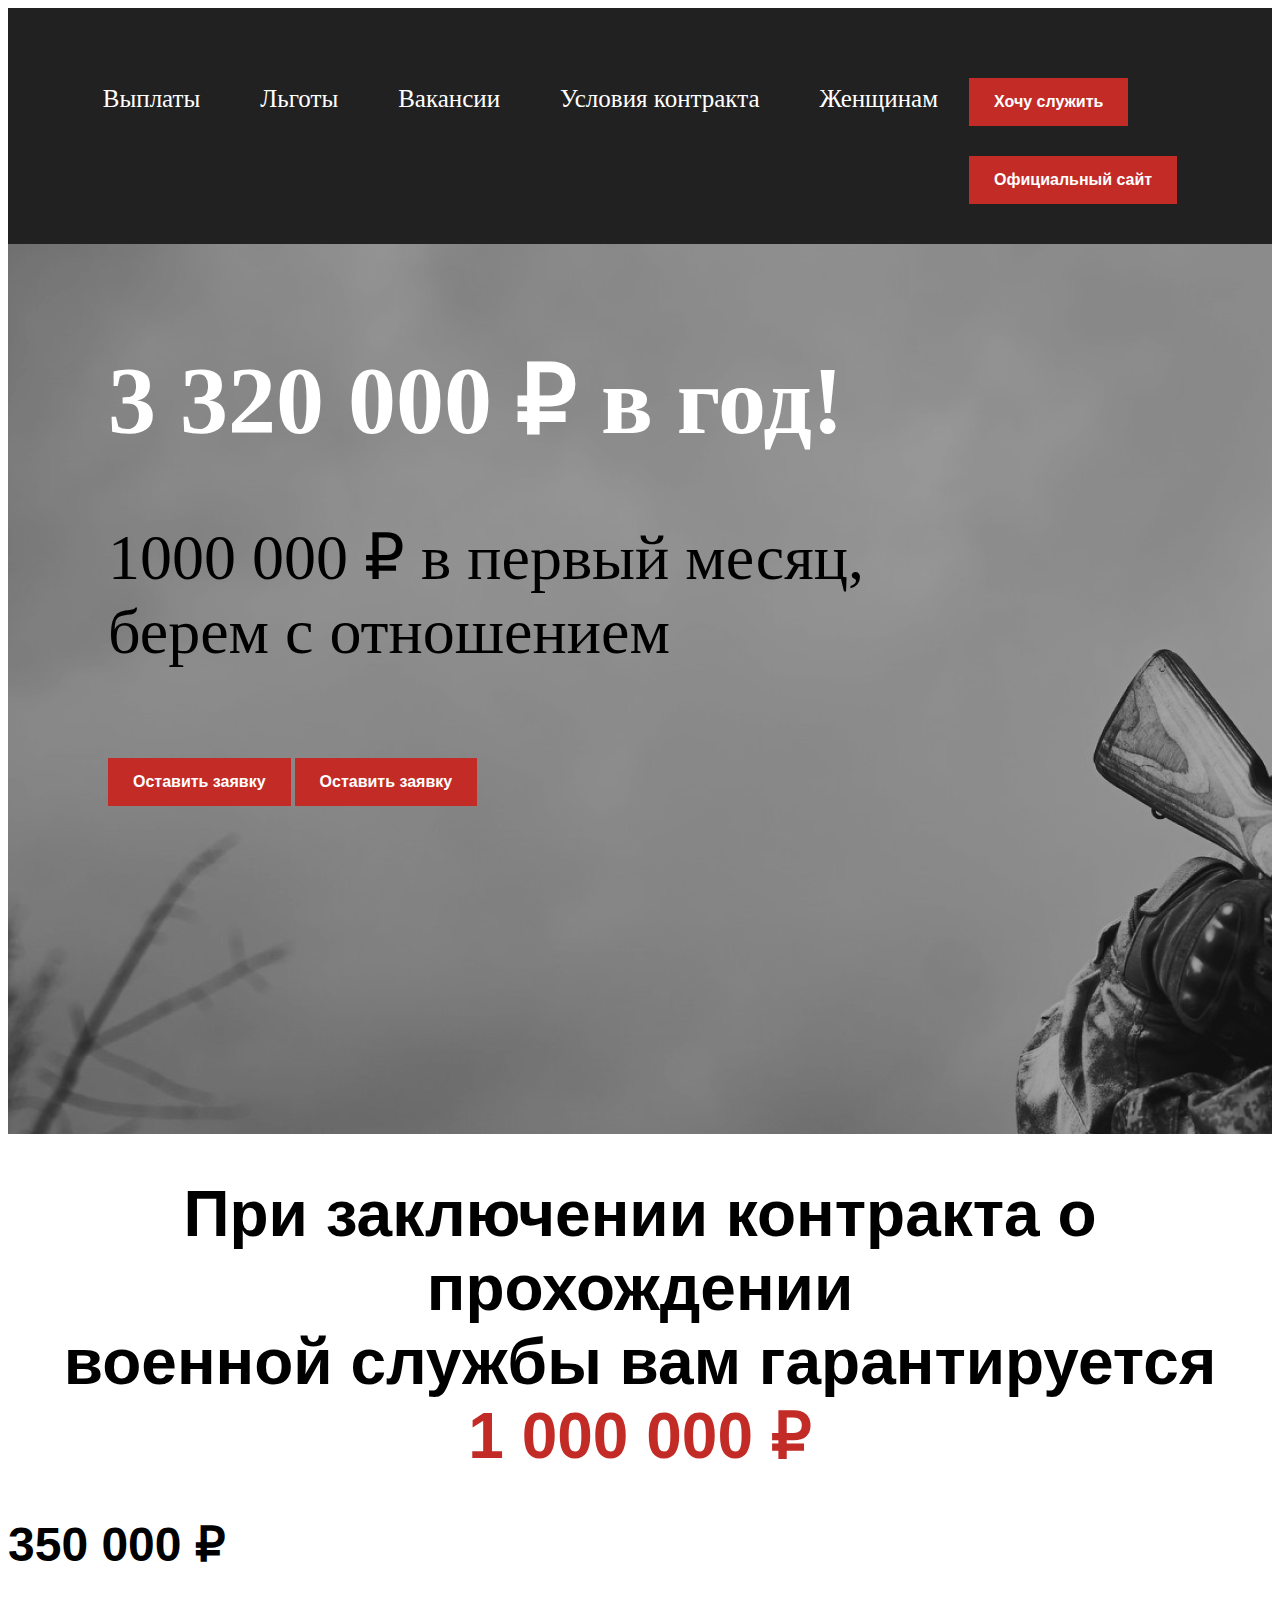
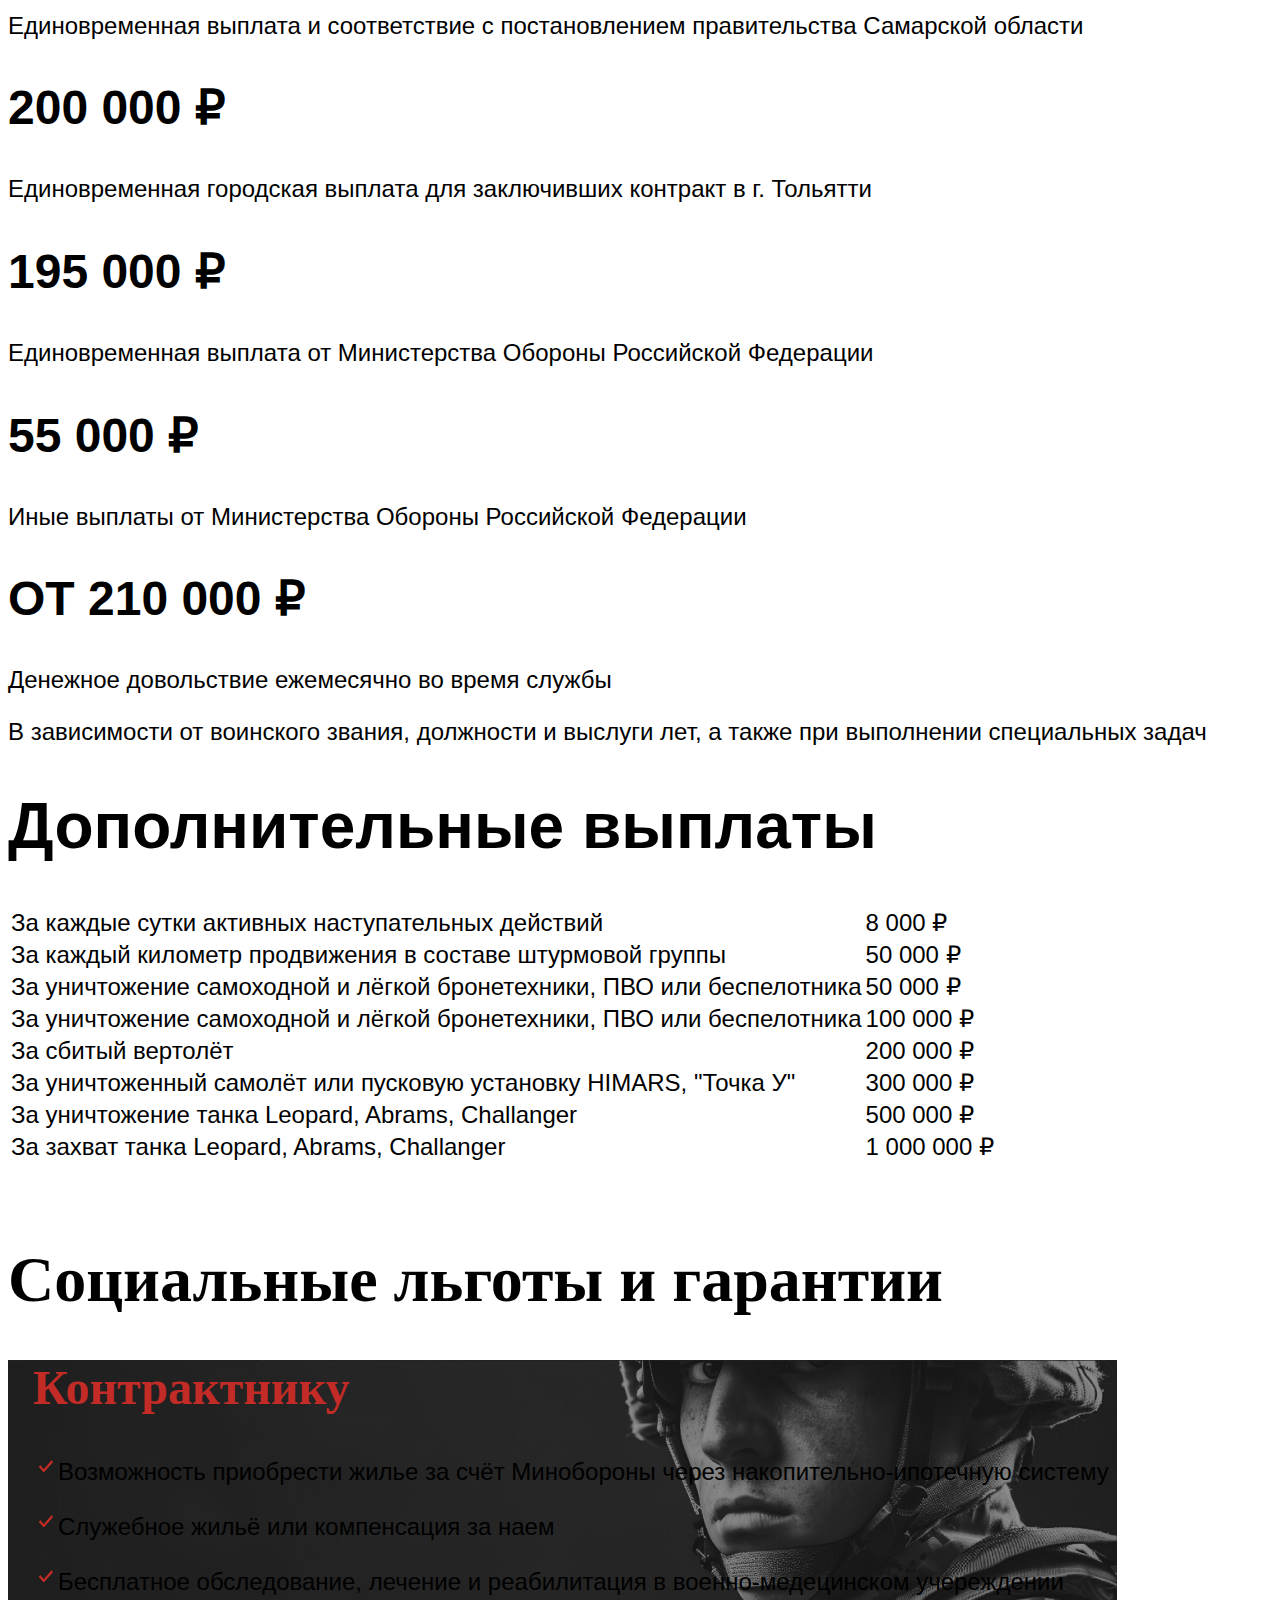
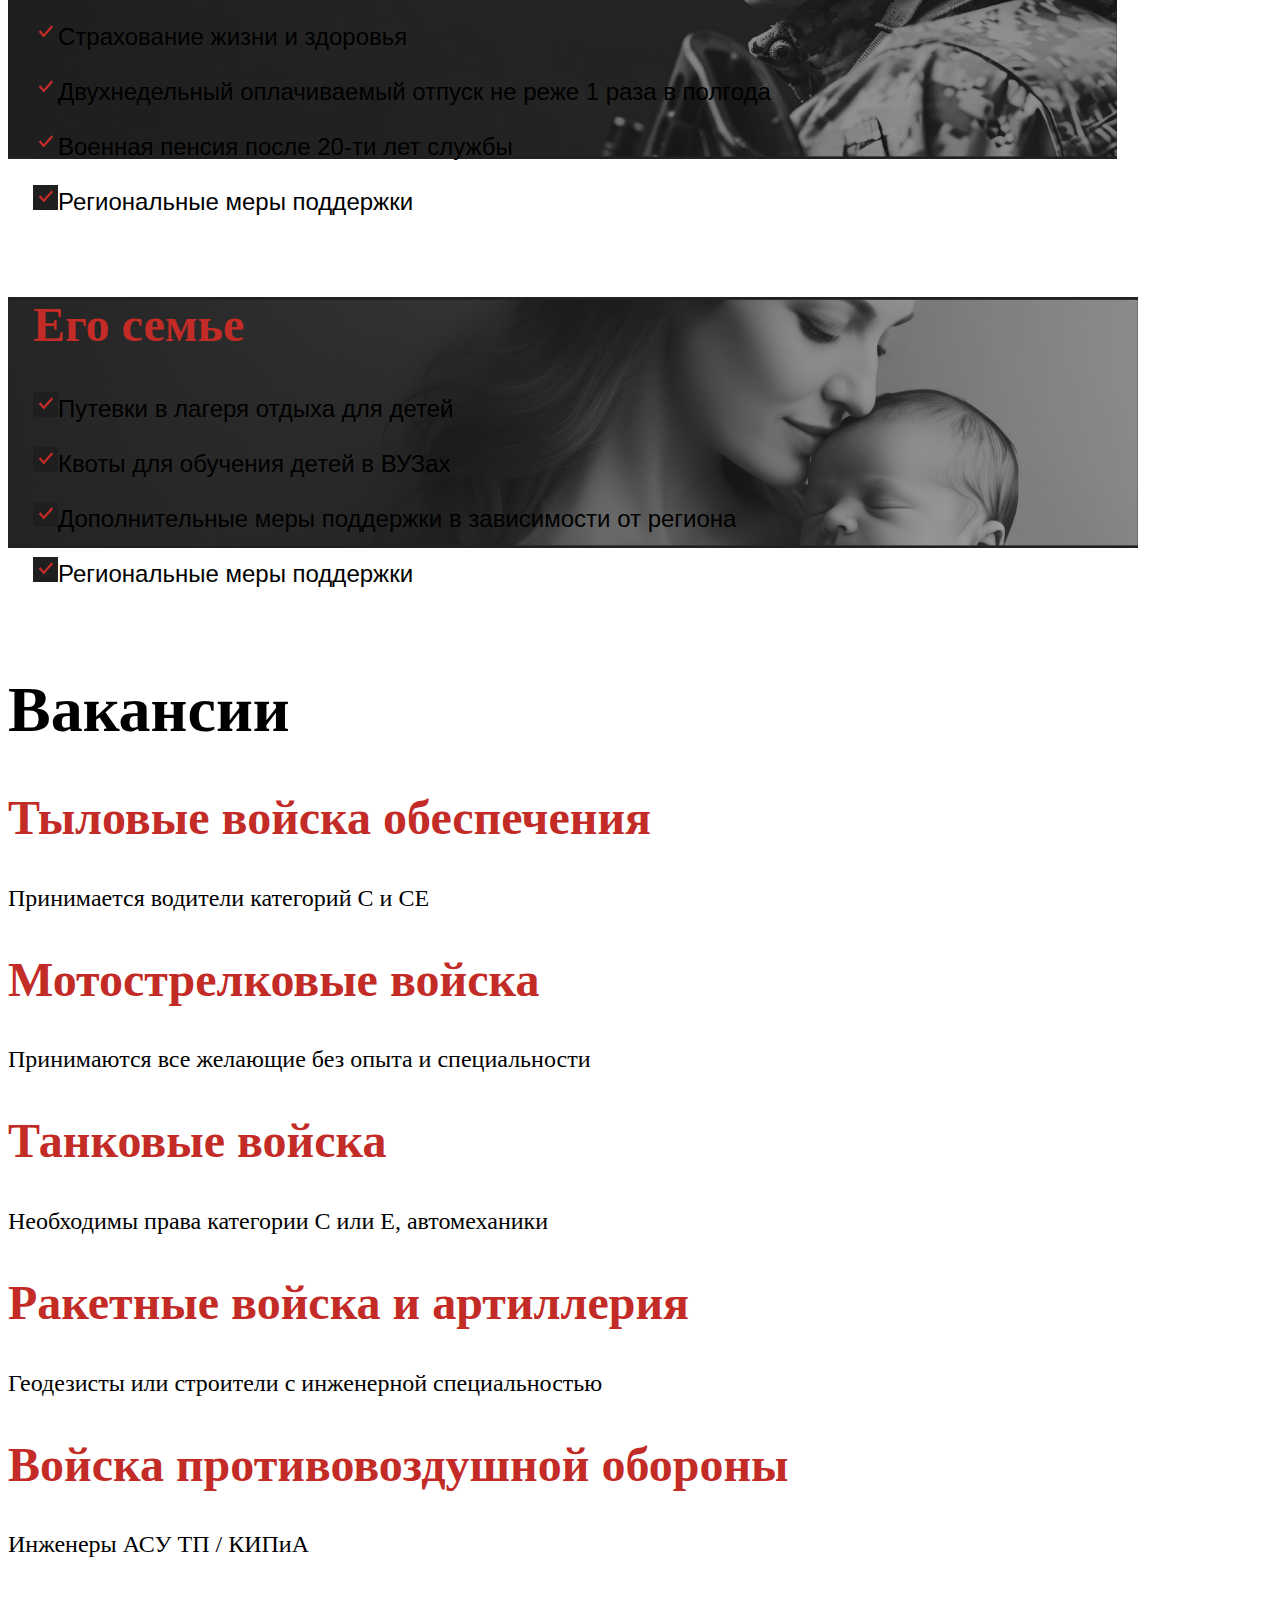
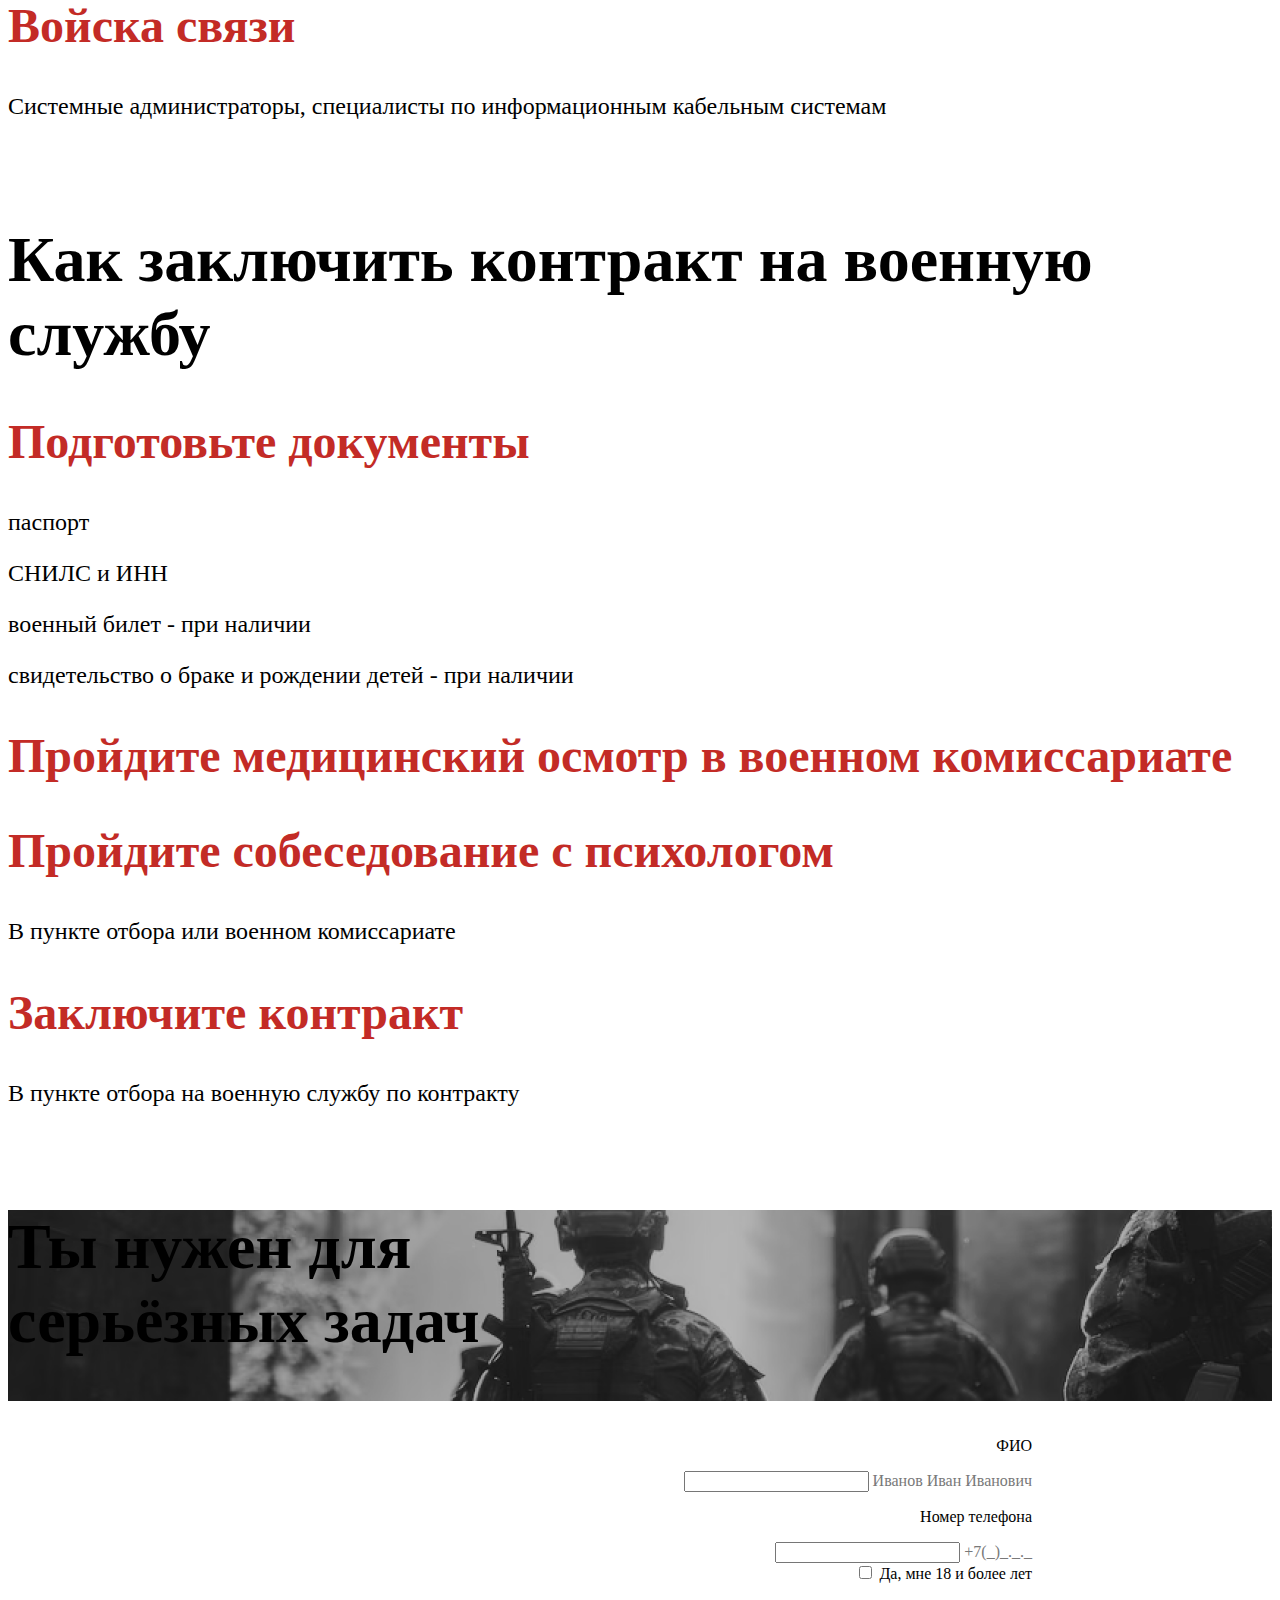
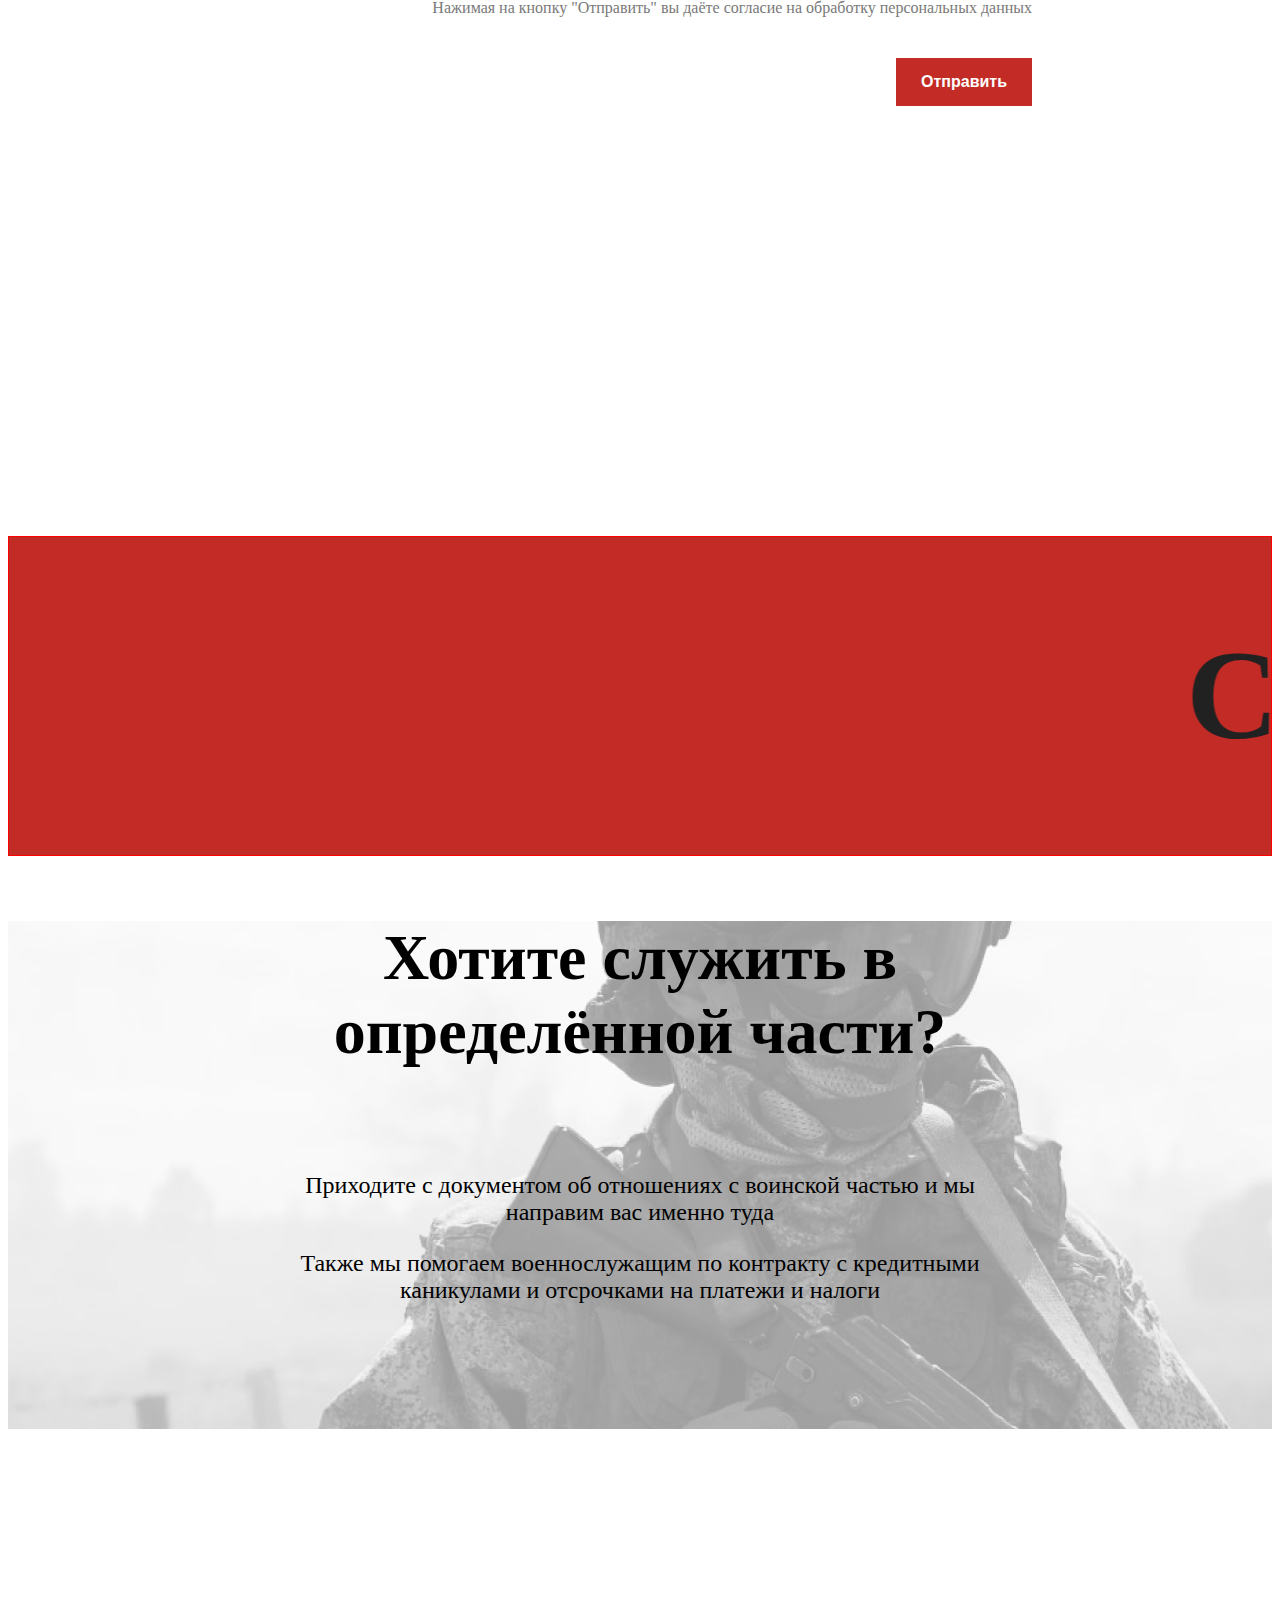
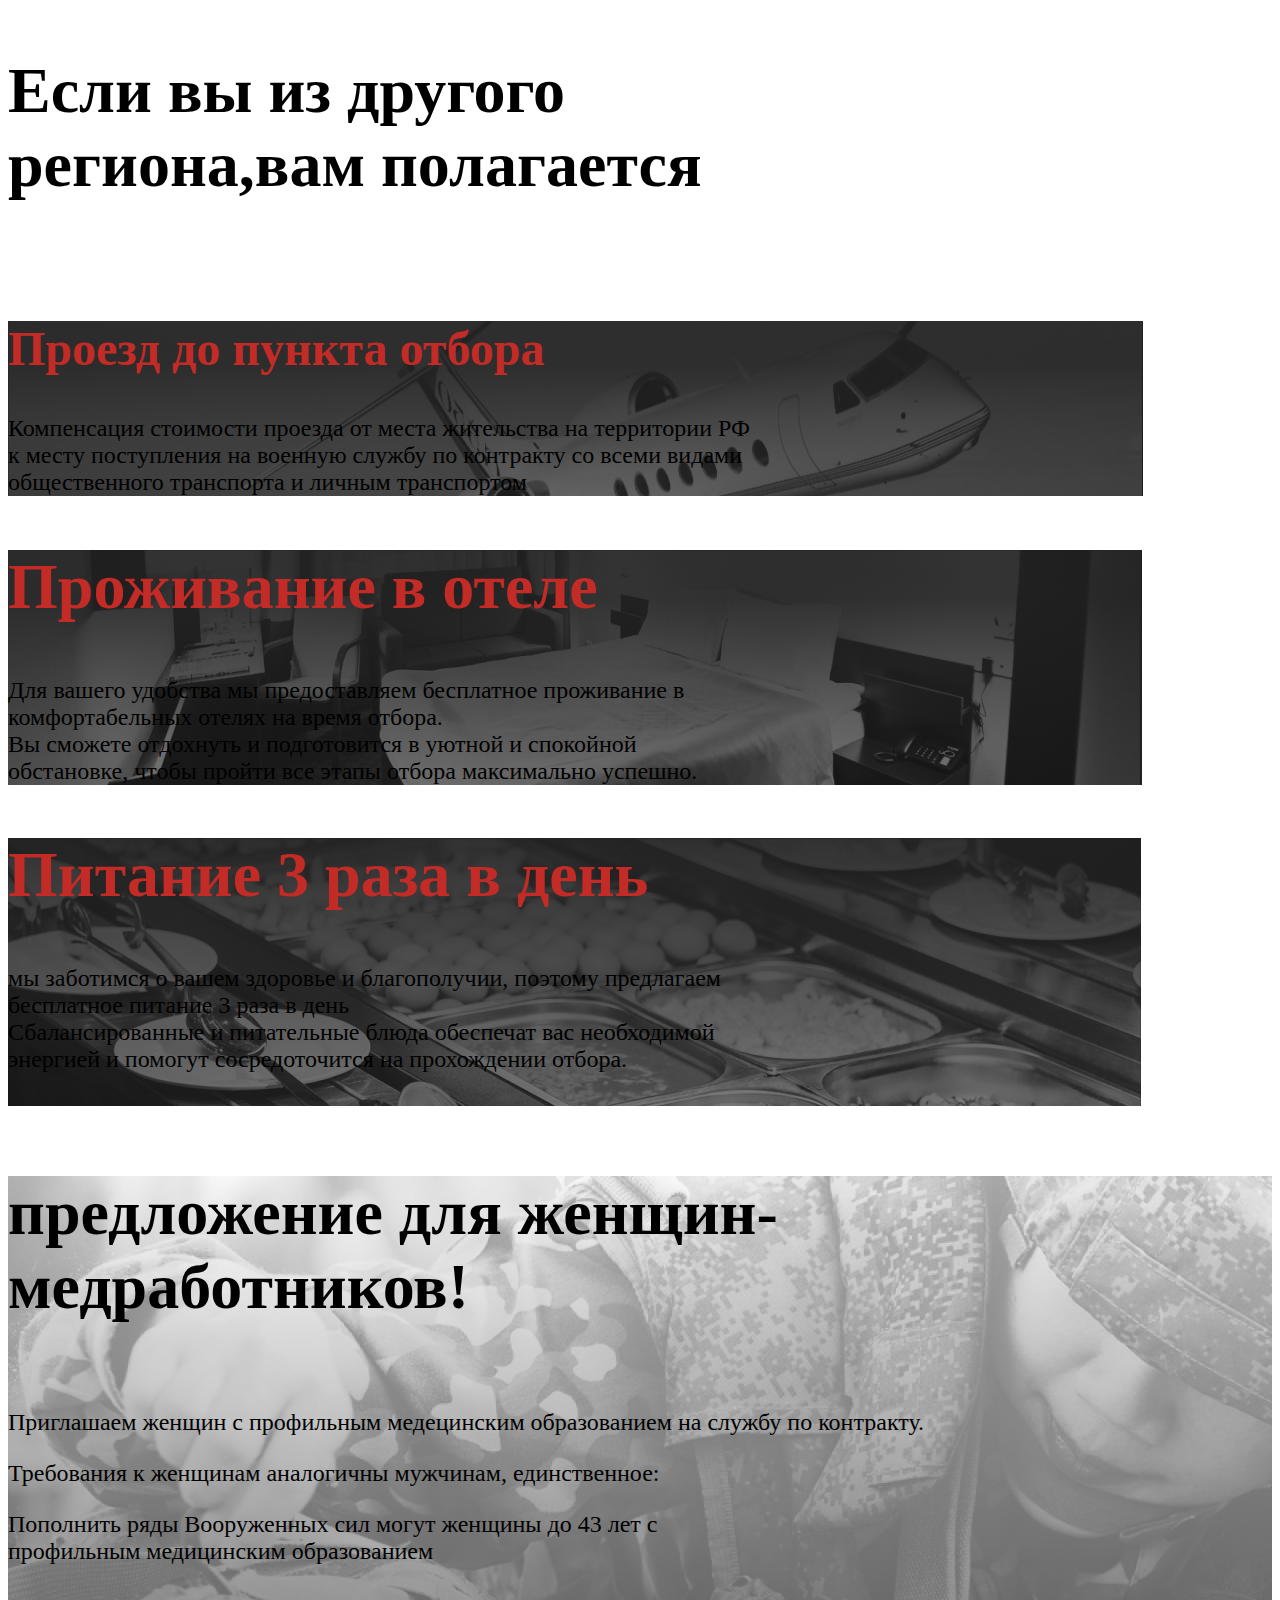
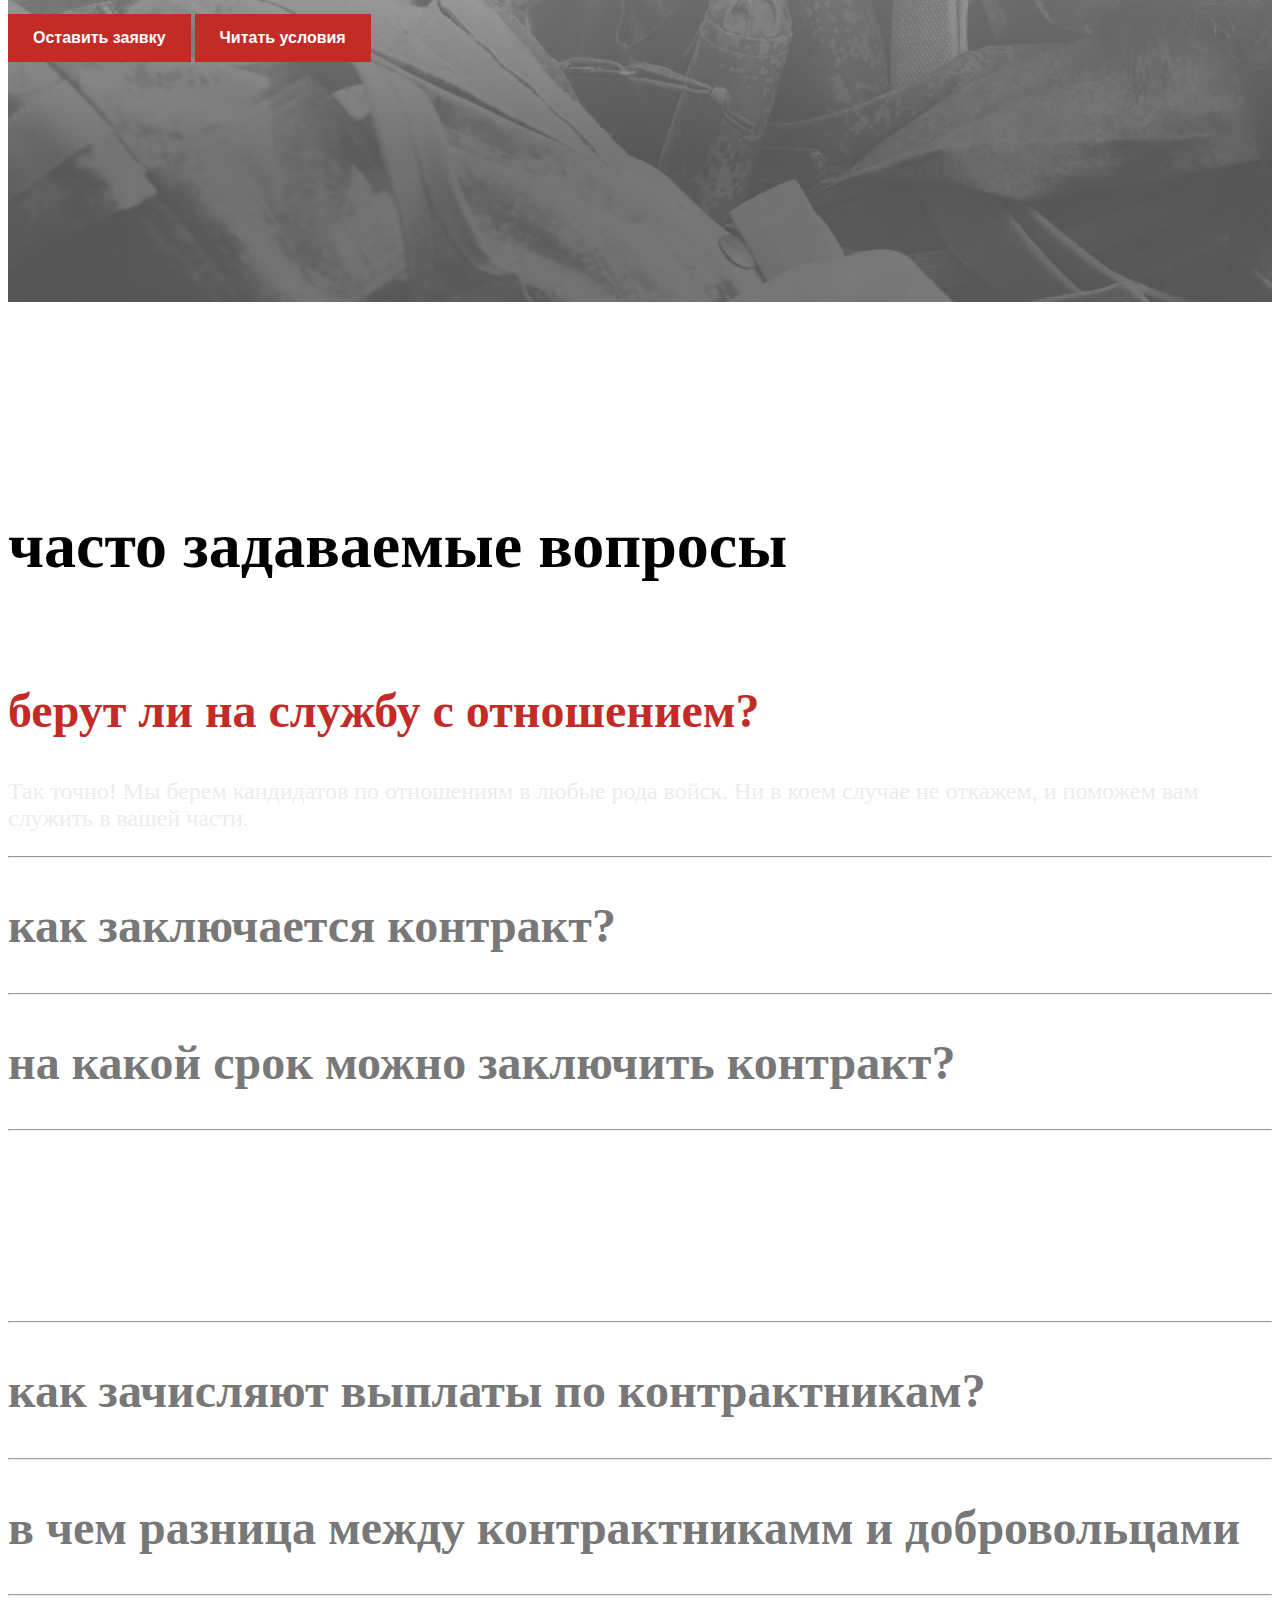
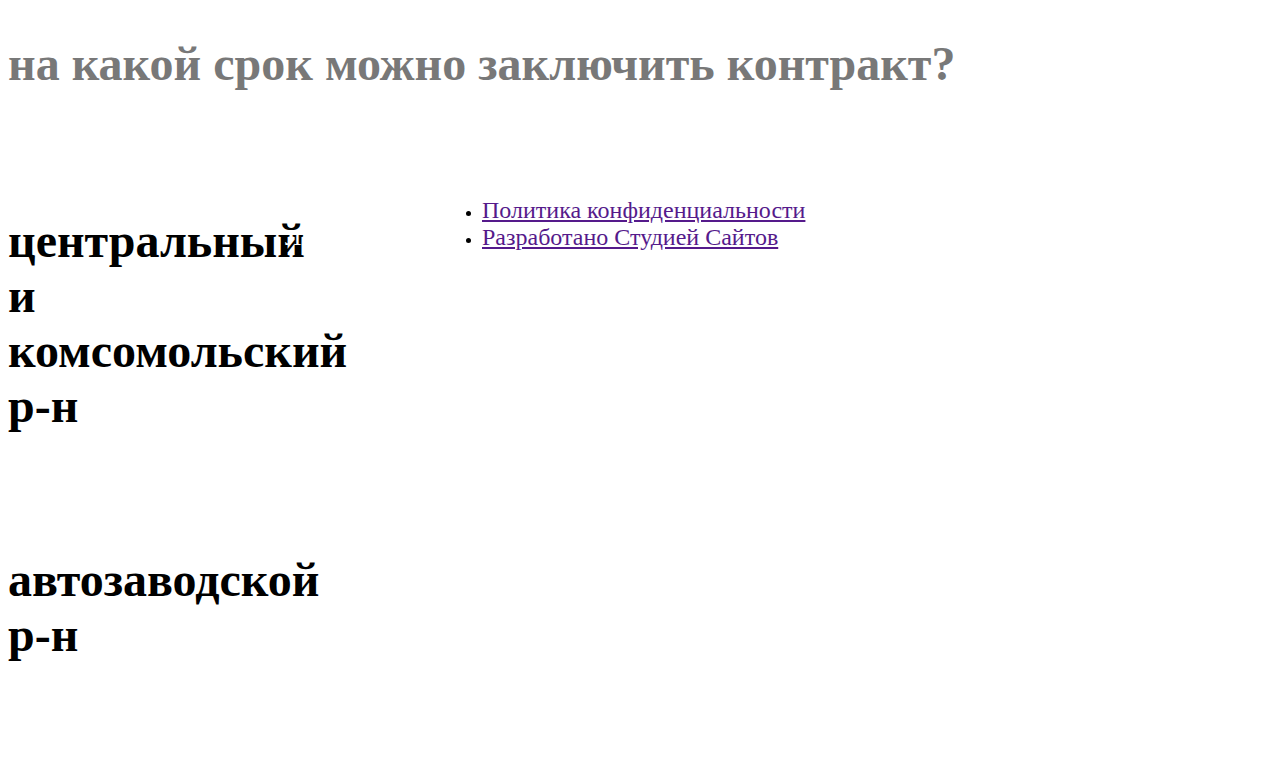
==== commit 3175e36d: "index.html" ====
--- a/index.html
+++ b/index.html
@@ -262,8 +262,6 @@
                             </div>
                             <button>Отправить</button>
                         </div>
-                    </div>
-            </div>
         </div>
     </div>
 </div>
@@ -394,7 +392,6 @@
         </div> 
     </div>
 </div>
-<?php include("style.css"); ?>
-
+<?php include("style.css");?>
 </body>
 </html>
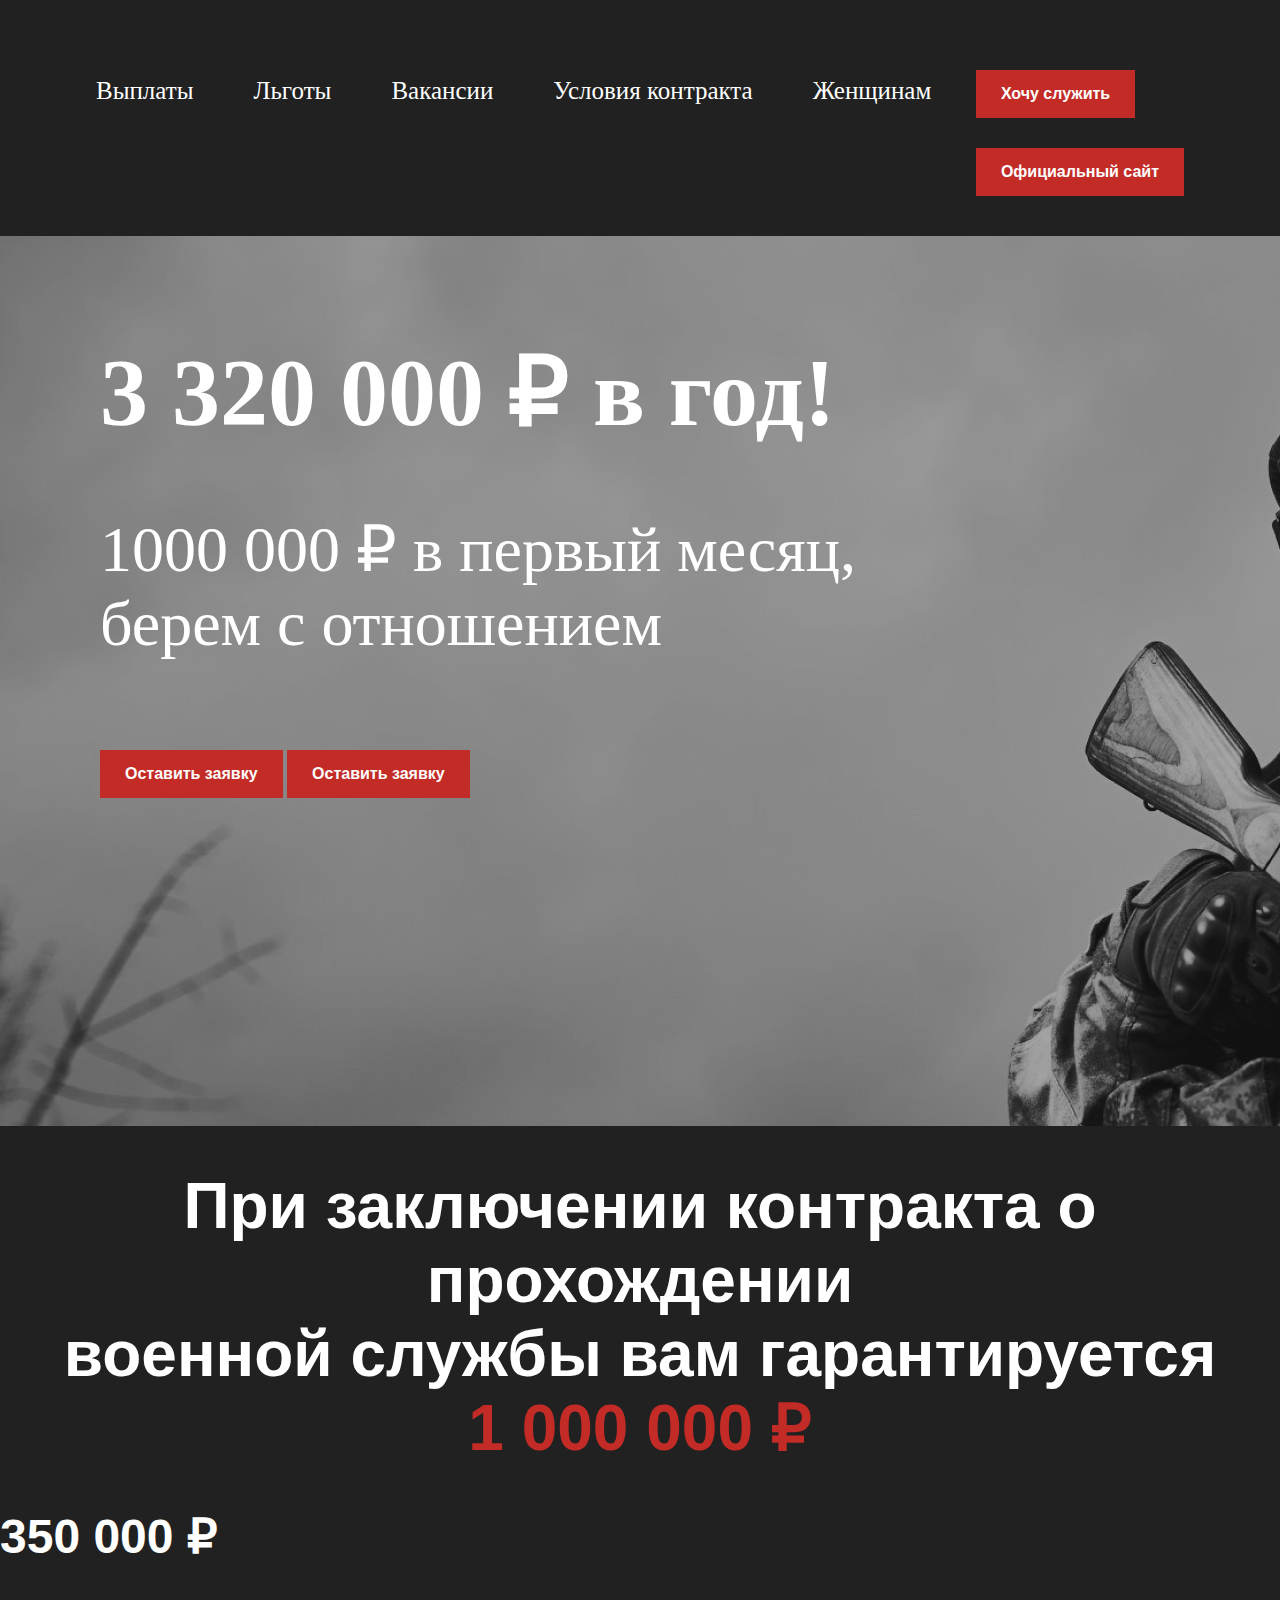
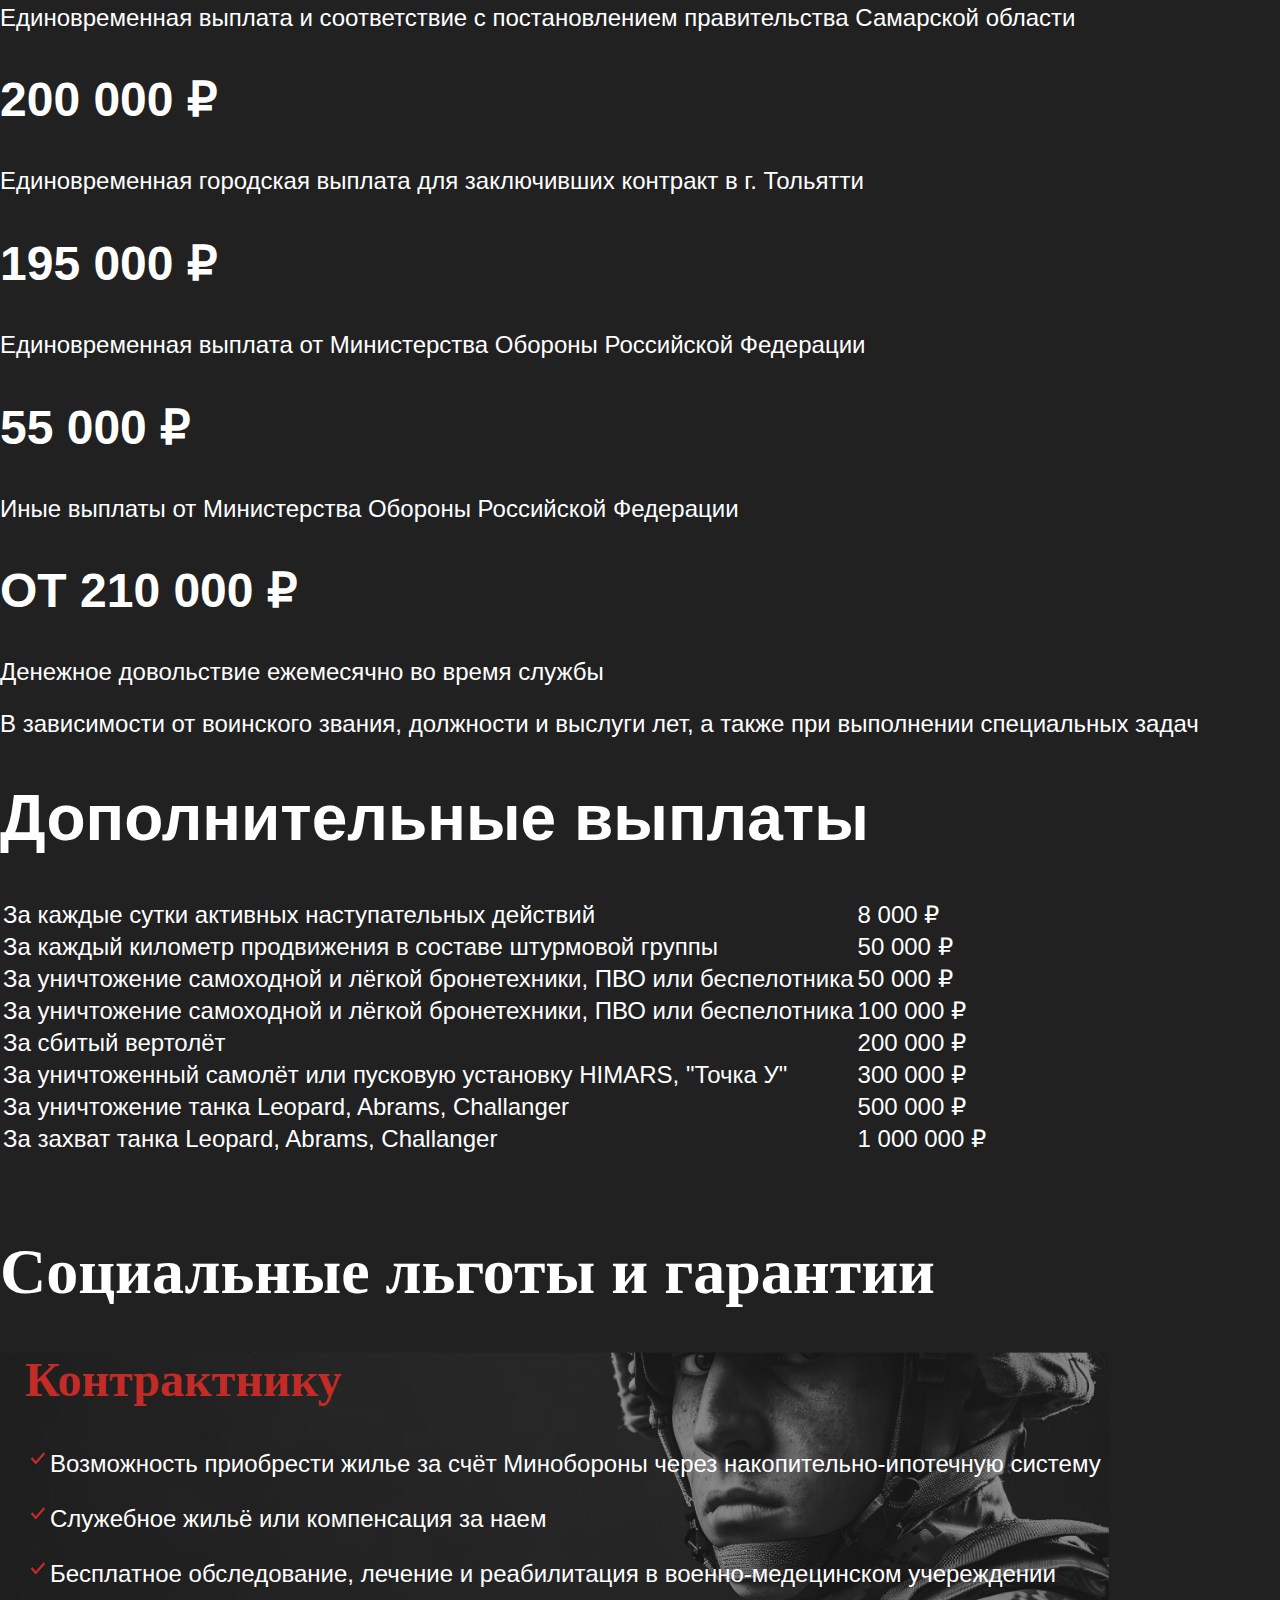
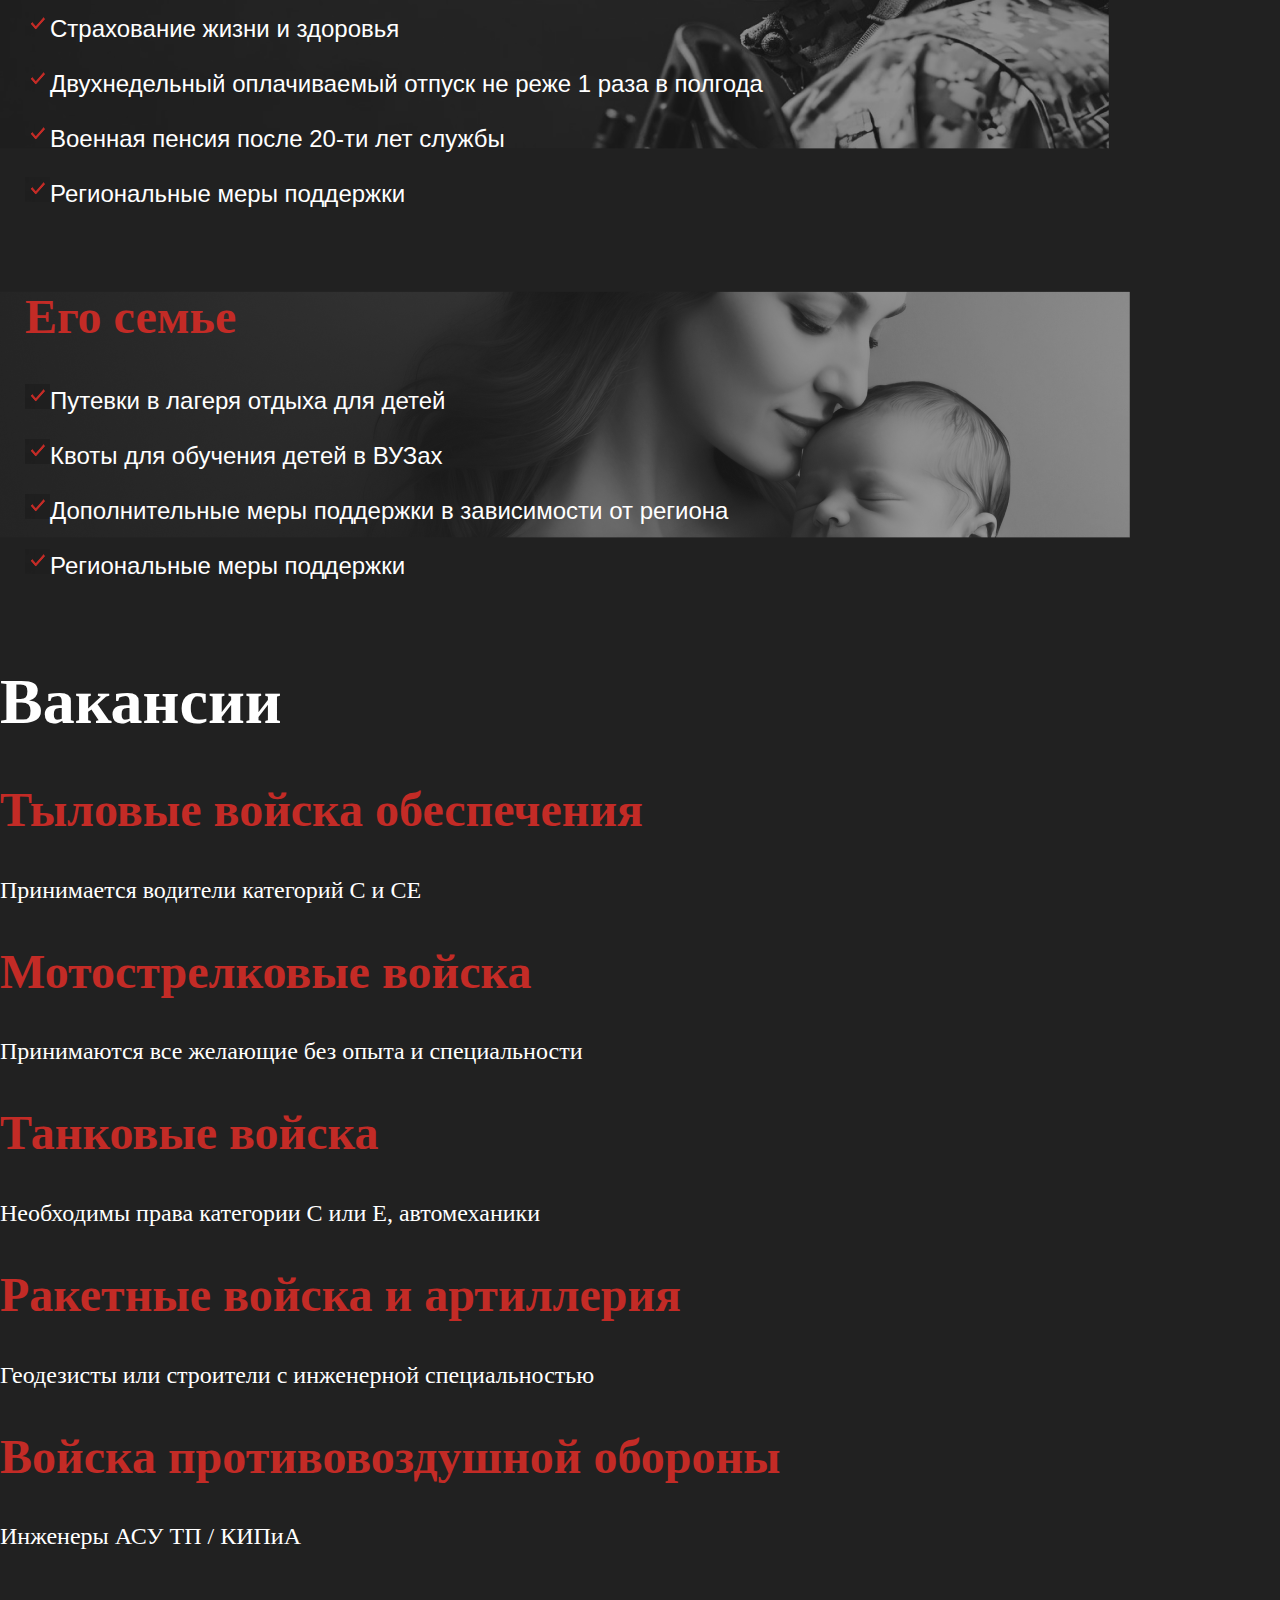
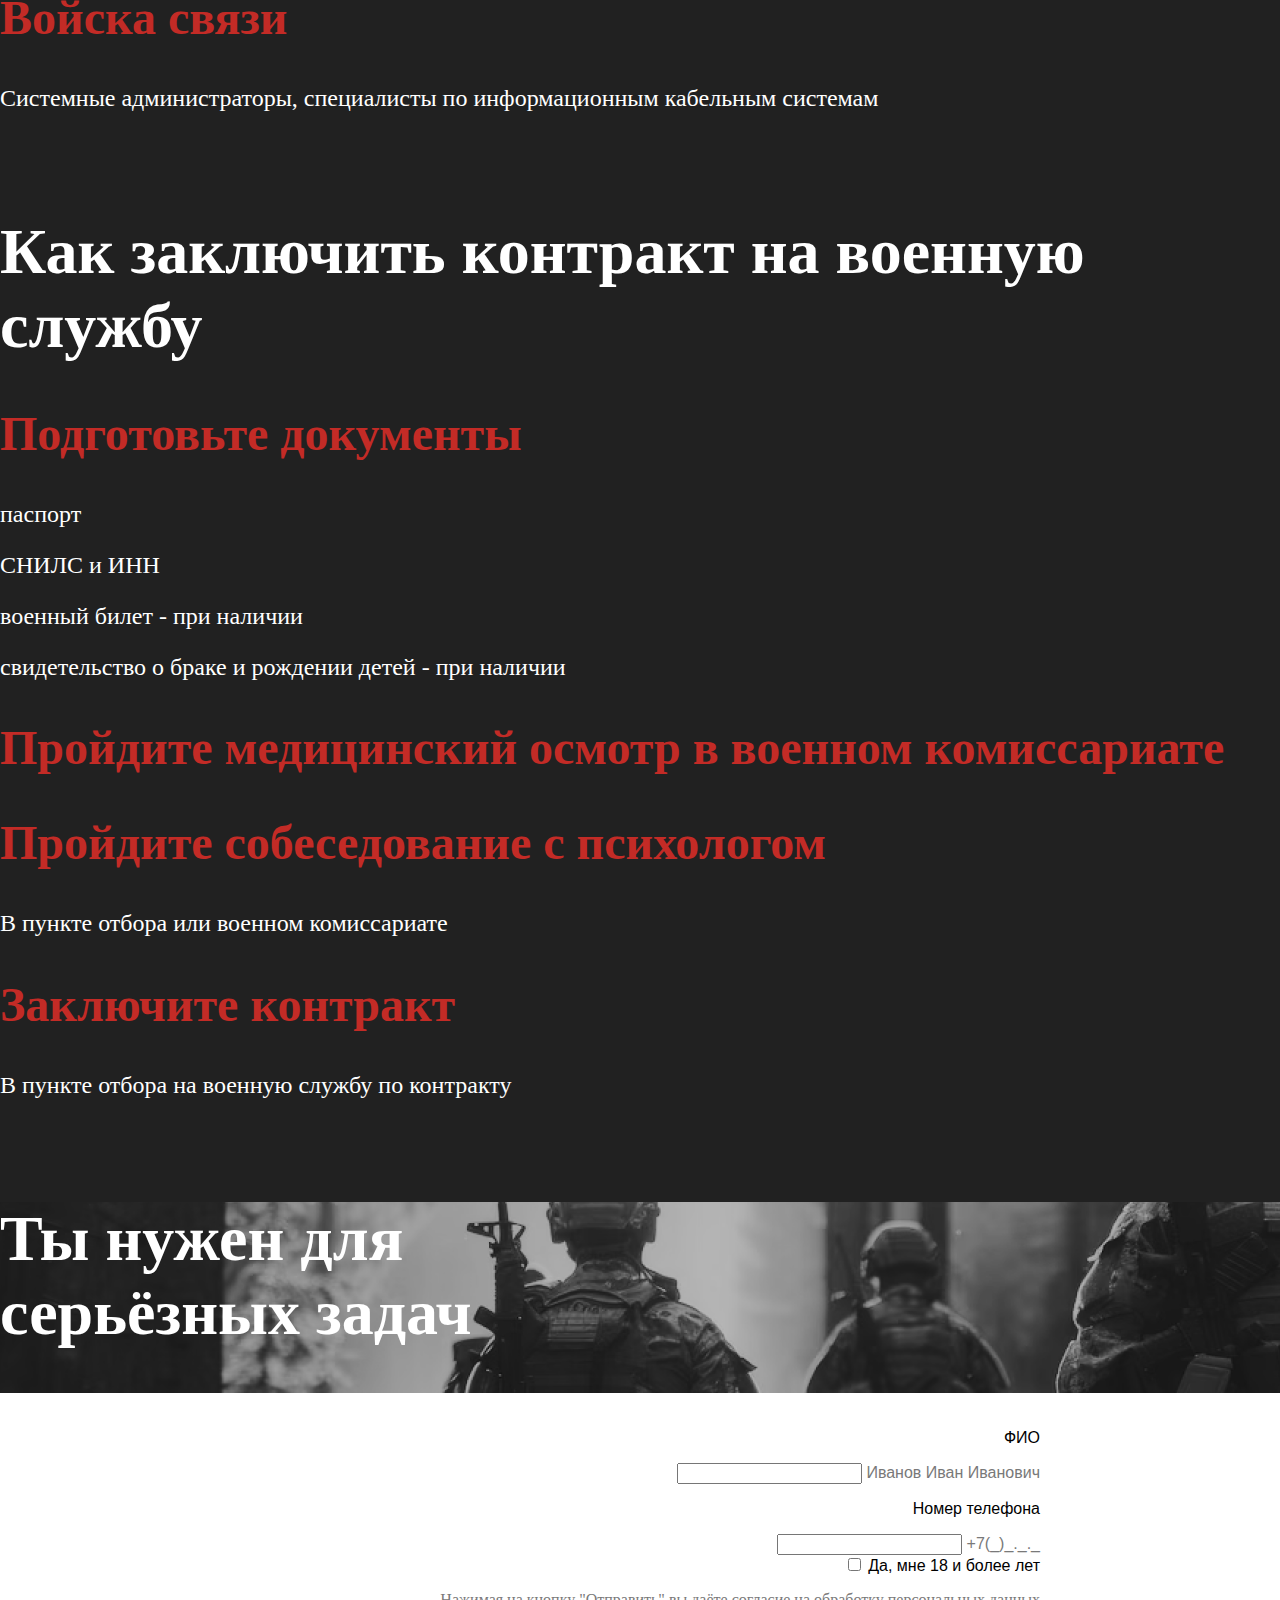
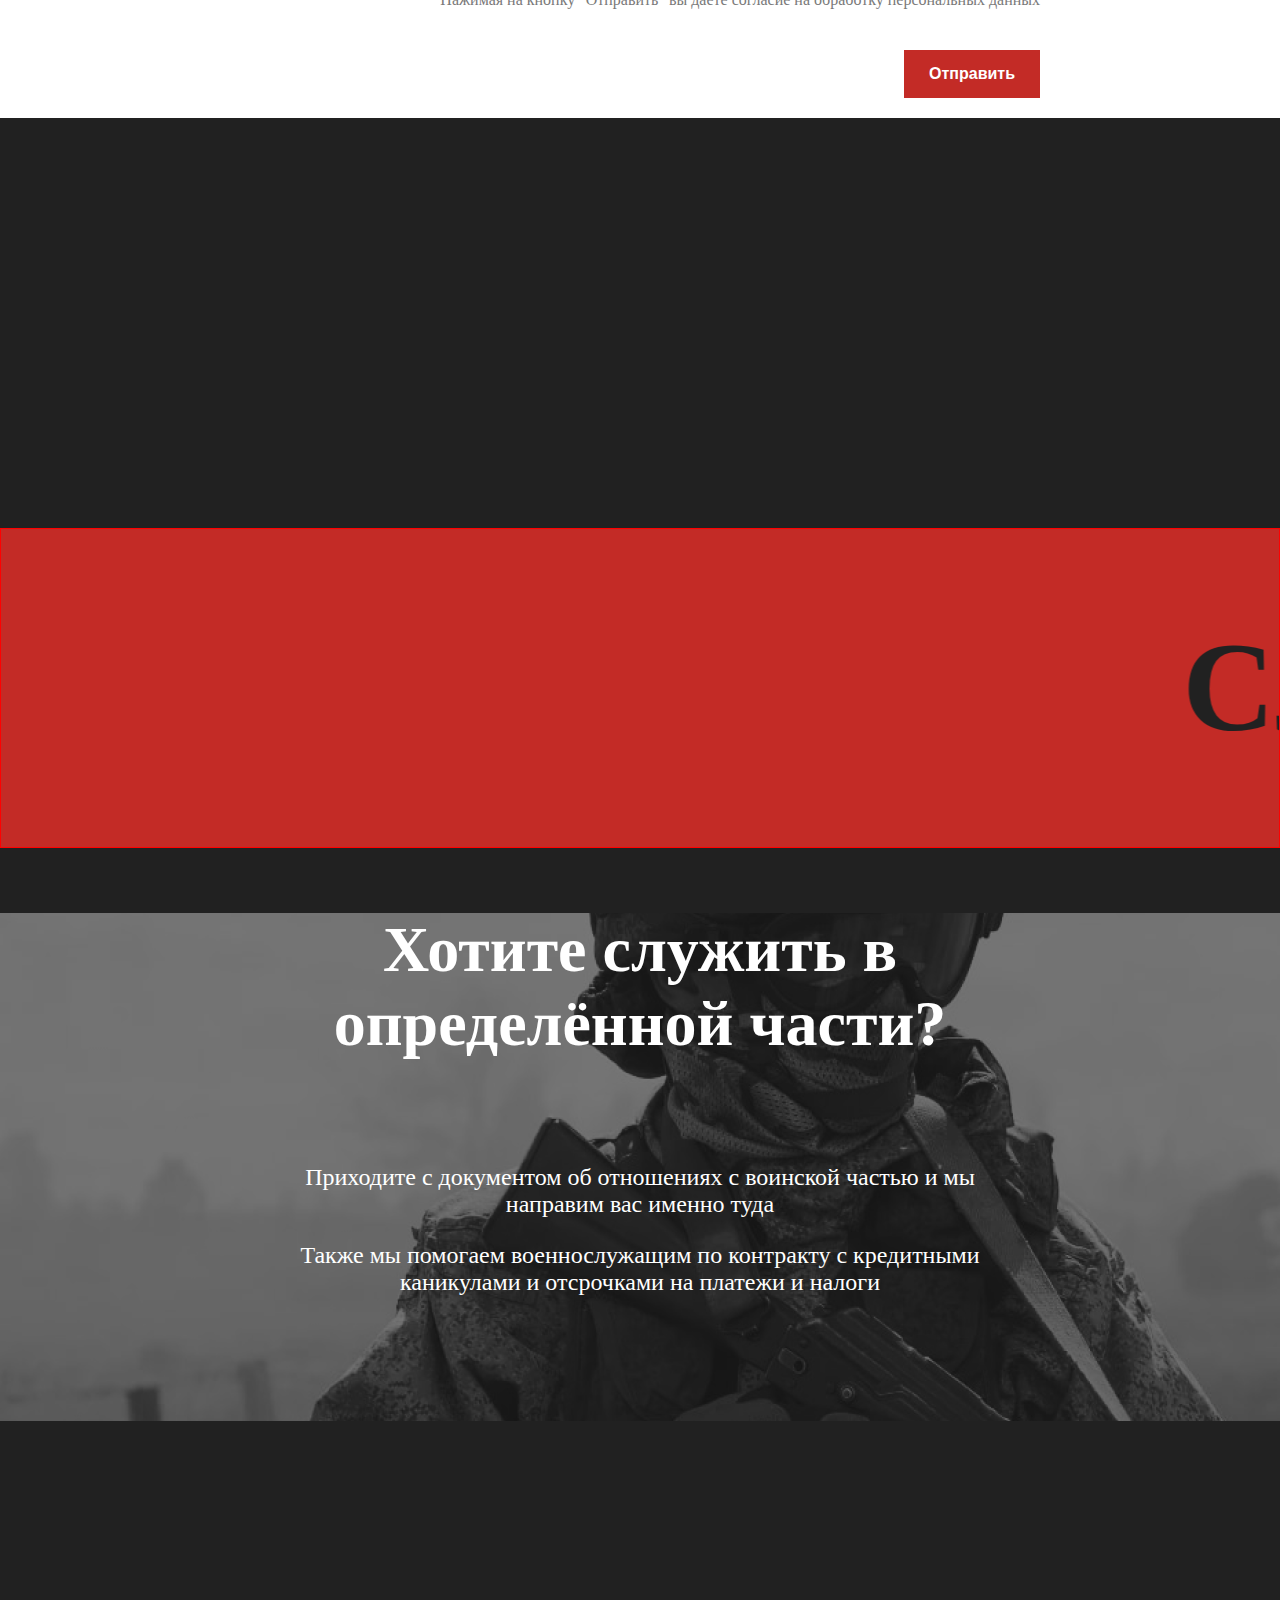
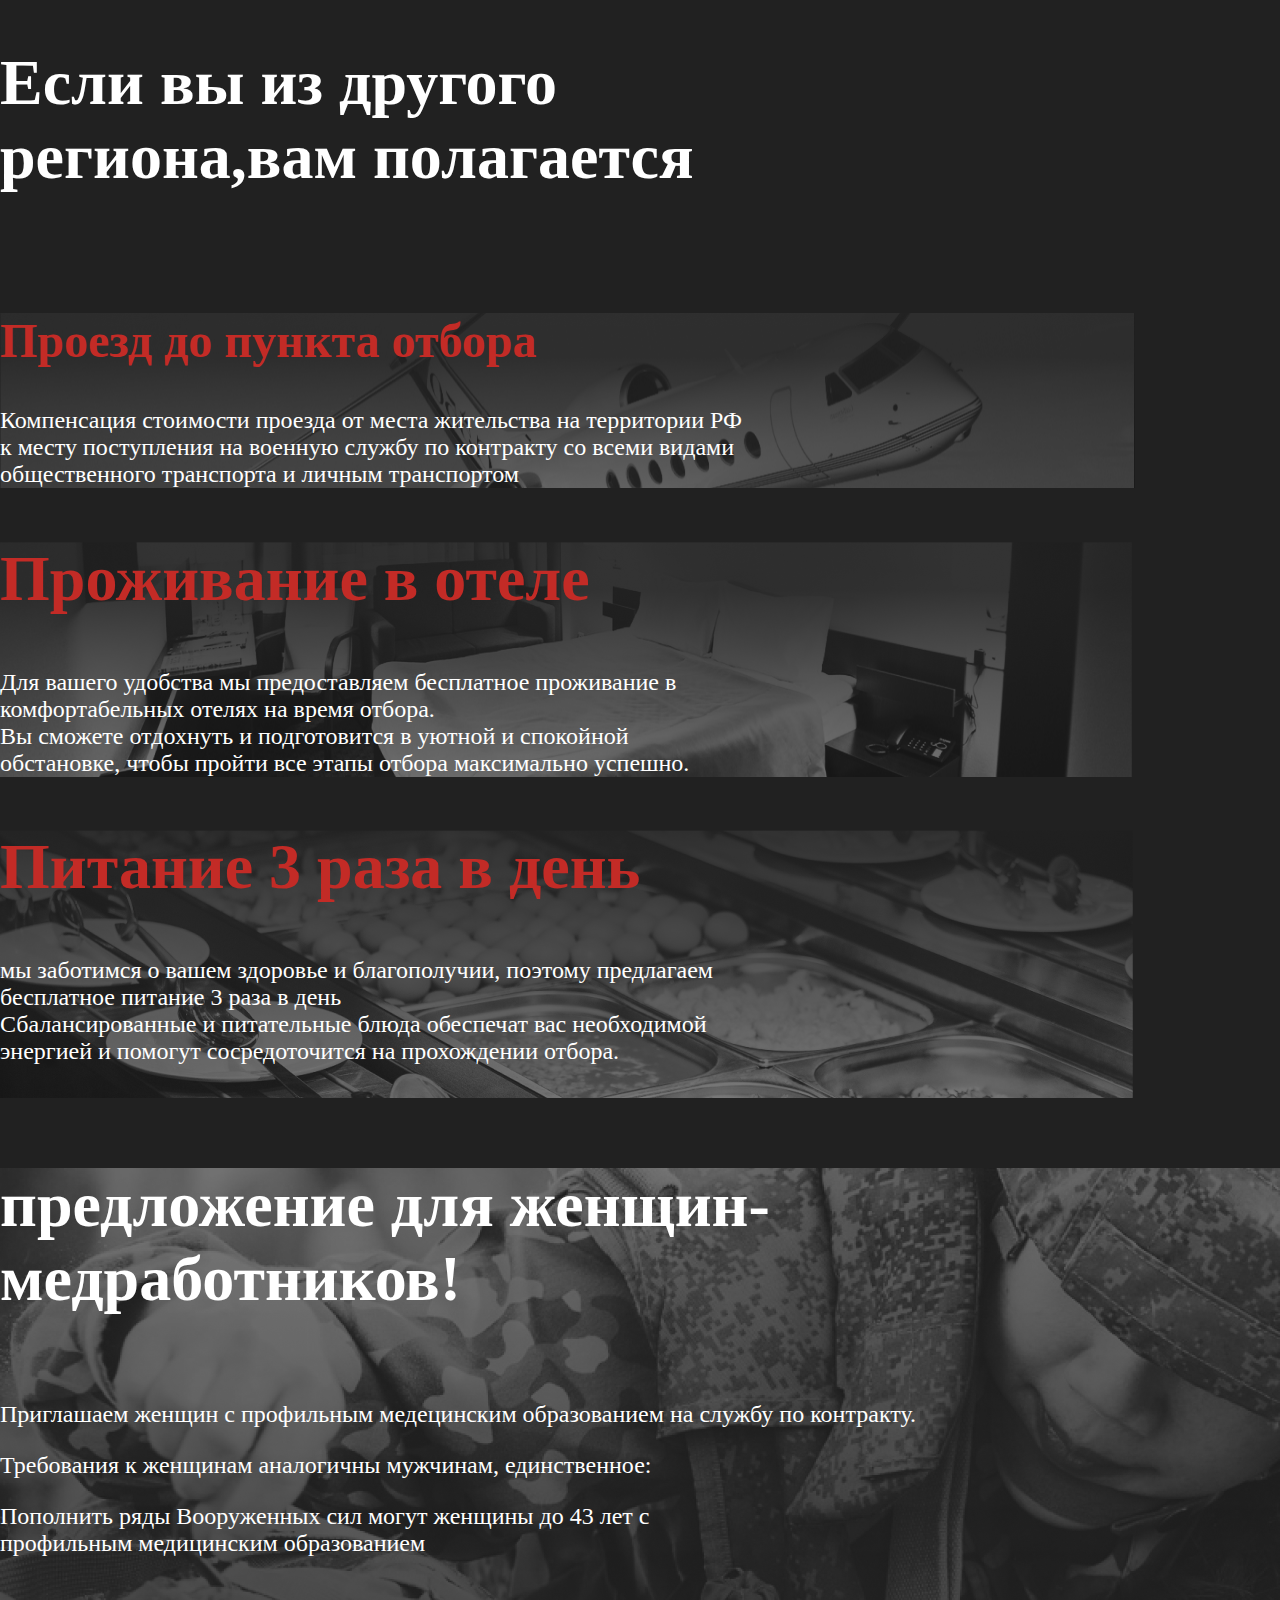
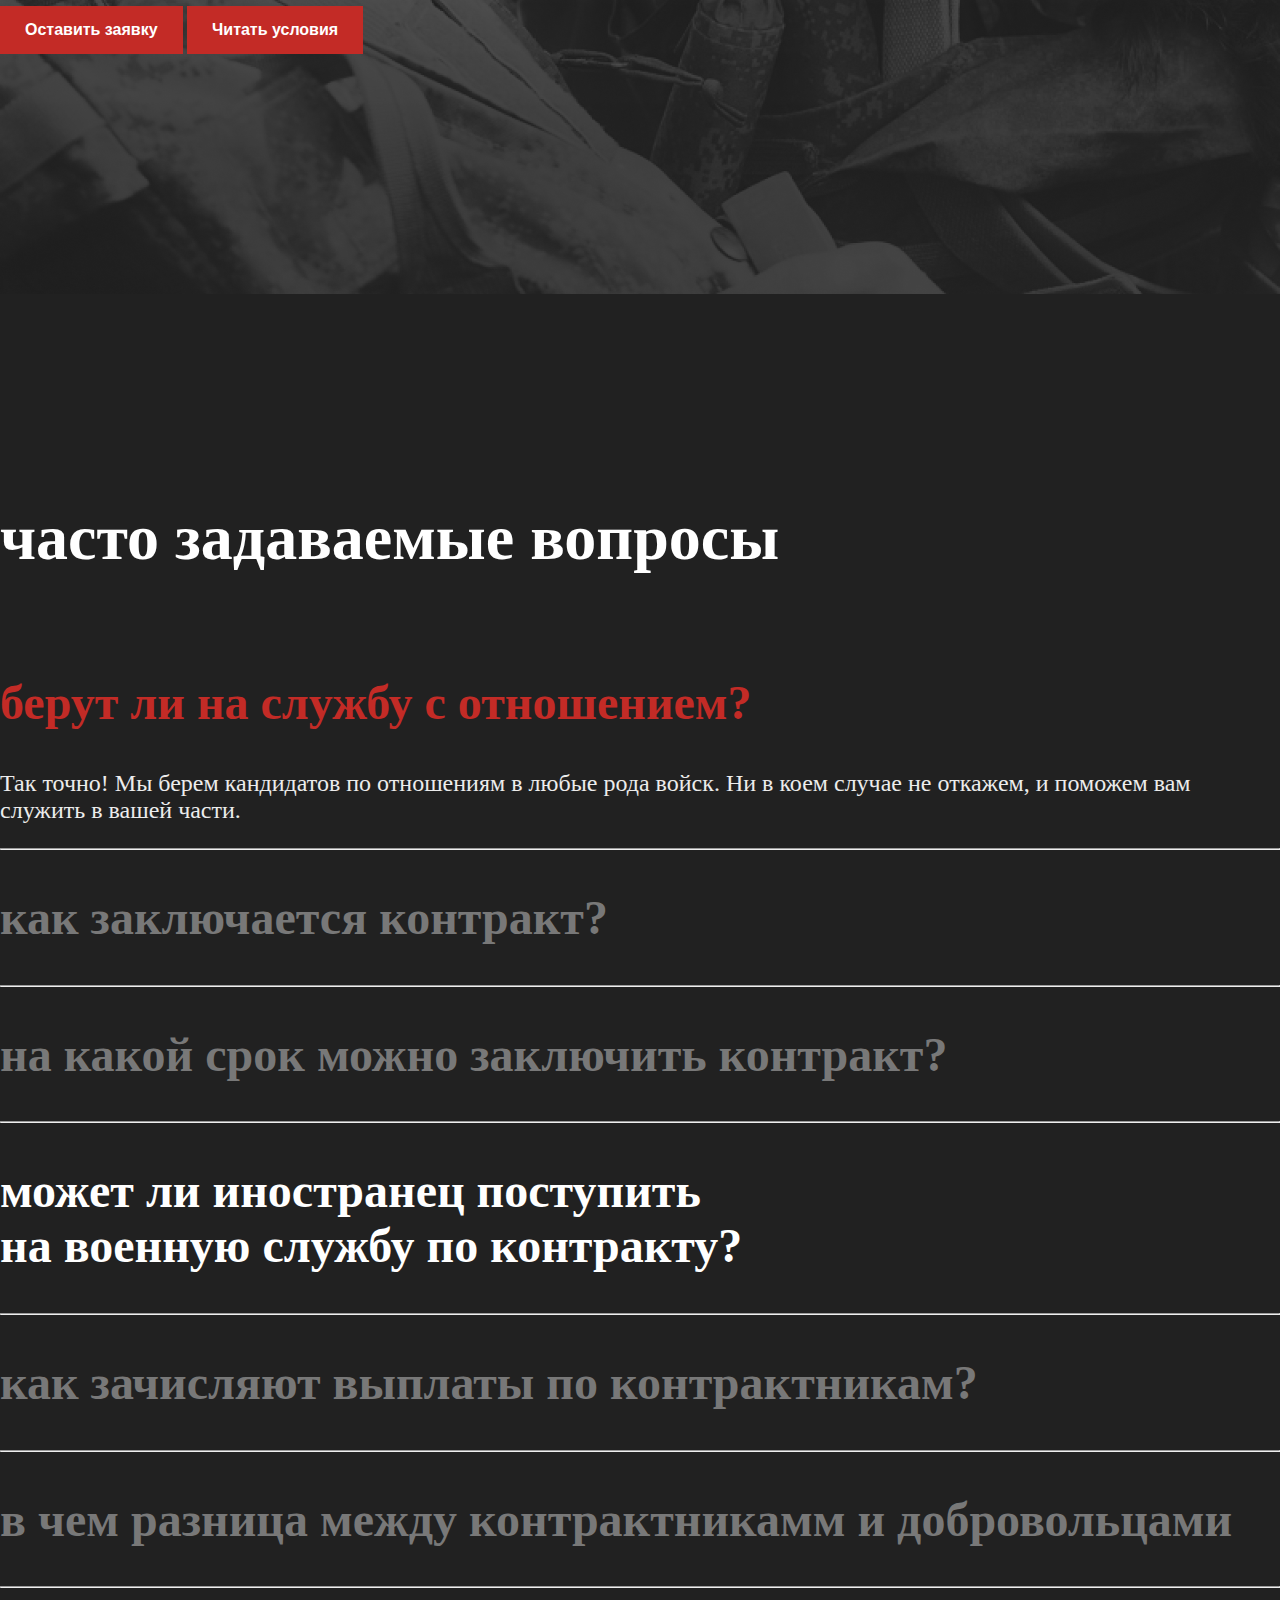
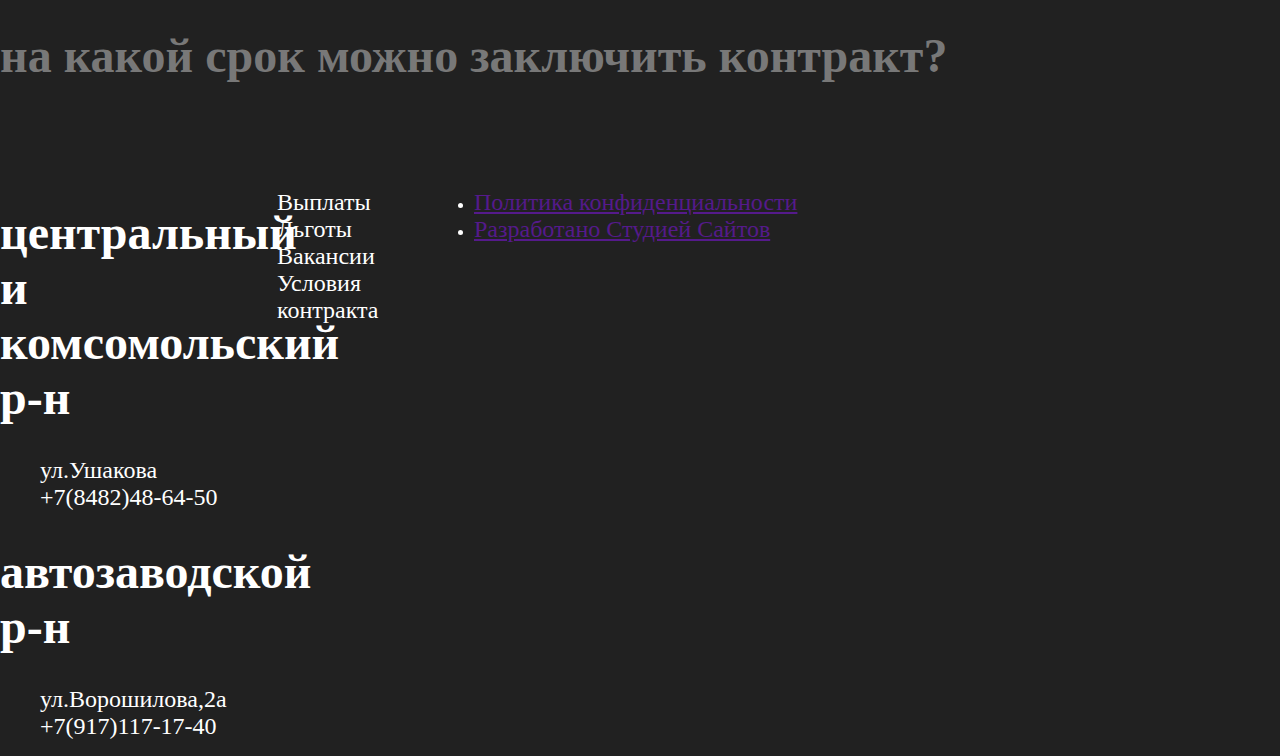
==== commit 2f6706e7: "index.html" ====
--- a/index.html
+++ b/index.html
@@ -262,6 +262,8 @@
                             </div>
                             <button>Отправить</button>
                         </div>
+                    </div>
+            </div>
         </div>
     </div>
 </div>
@@ -392,6 +394,7 @@
         </div> 
     </div>
 </div>
-<?php include("style.css");?>
+<?php include("style.css"); ?>
+
 </body>
 </html>
--- a/style.css
+++ b/style.css
@@ -1,4 +1,3 @@
-<style>
 body
 {
   font-family: "Wix Madefor Text", sans-serif;
@@ -6,10 +5,6 @@
   margin: 0;
   background: #212121;
   color: white;
-}
-html, body 
-{
-    height: 100%;
 }
 header
 {
@@ -458,4 +453,3 @@
     width: 219px;
     margin-right: 18px;
 }
-</style>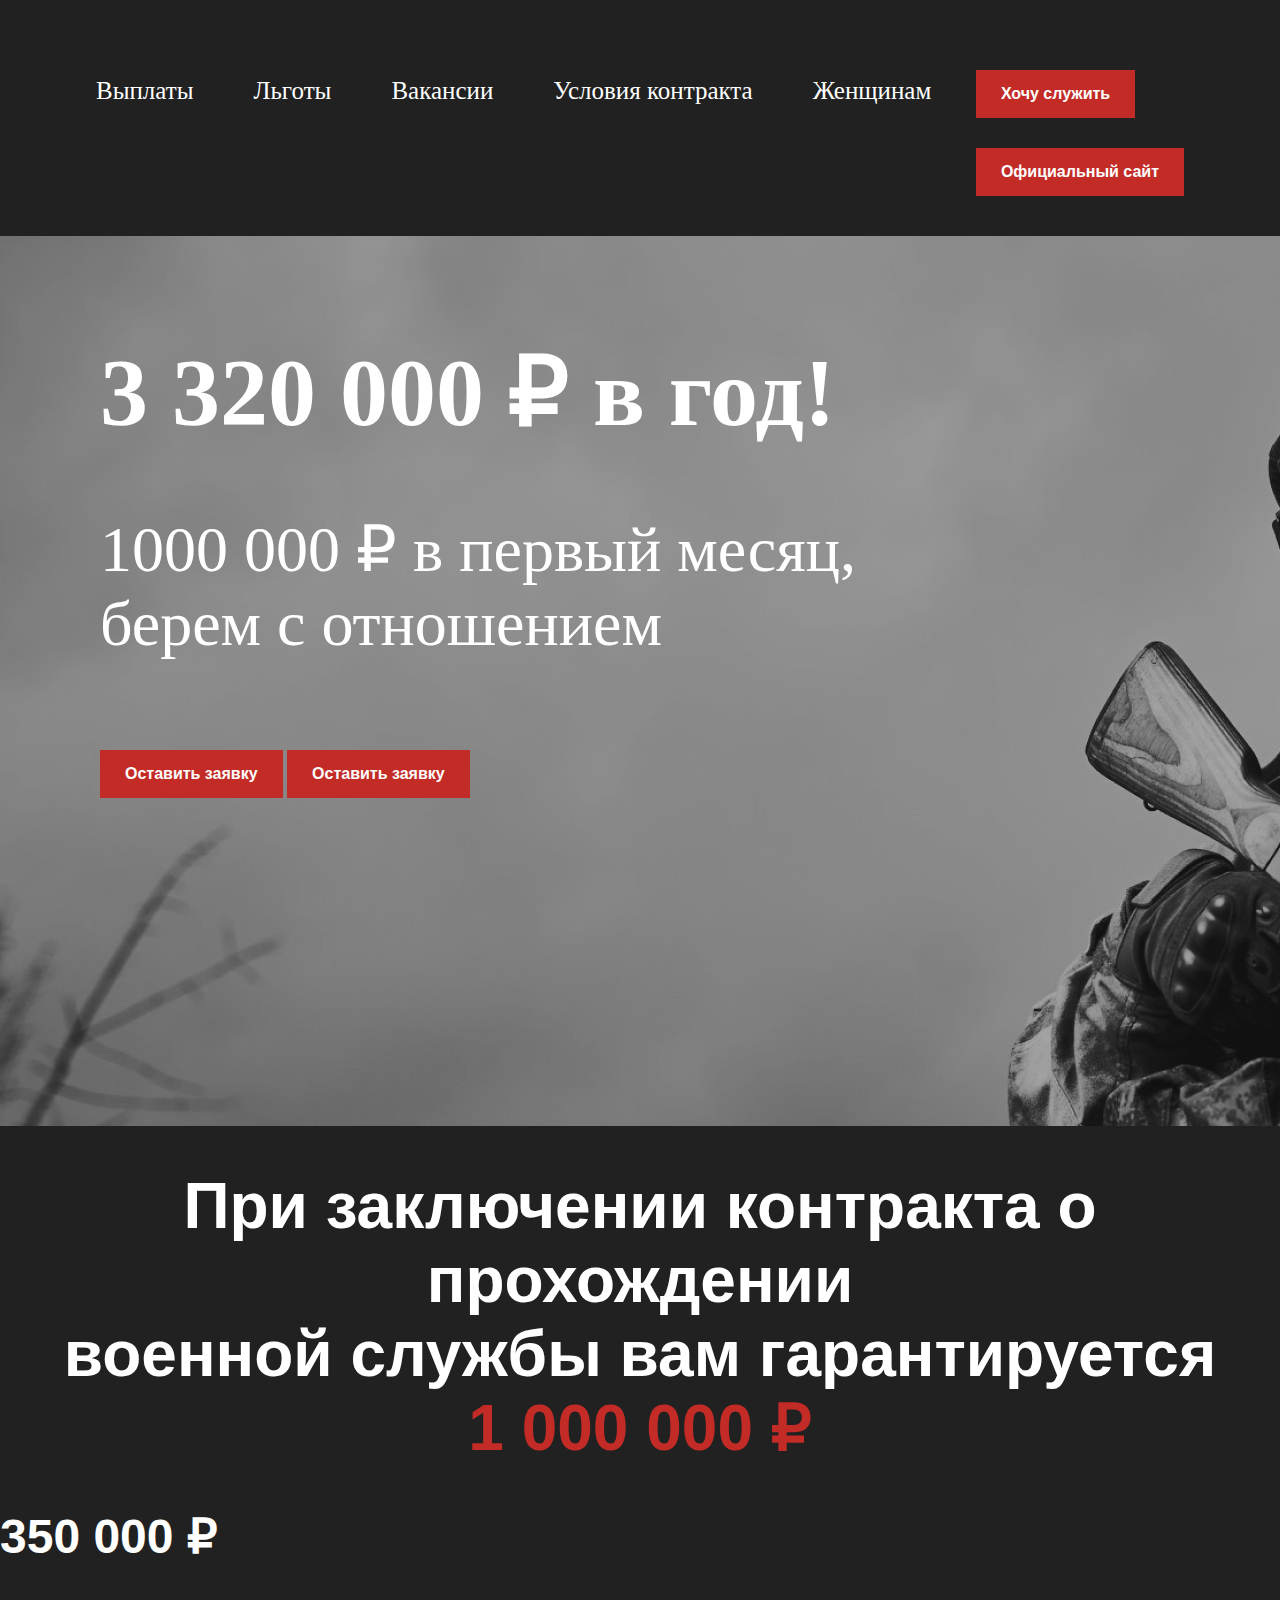
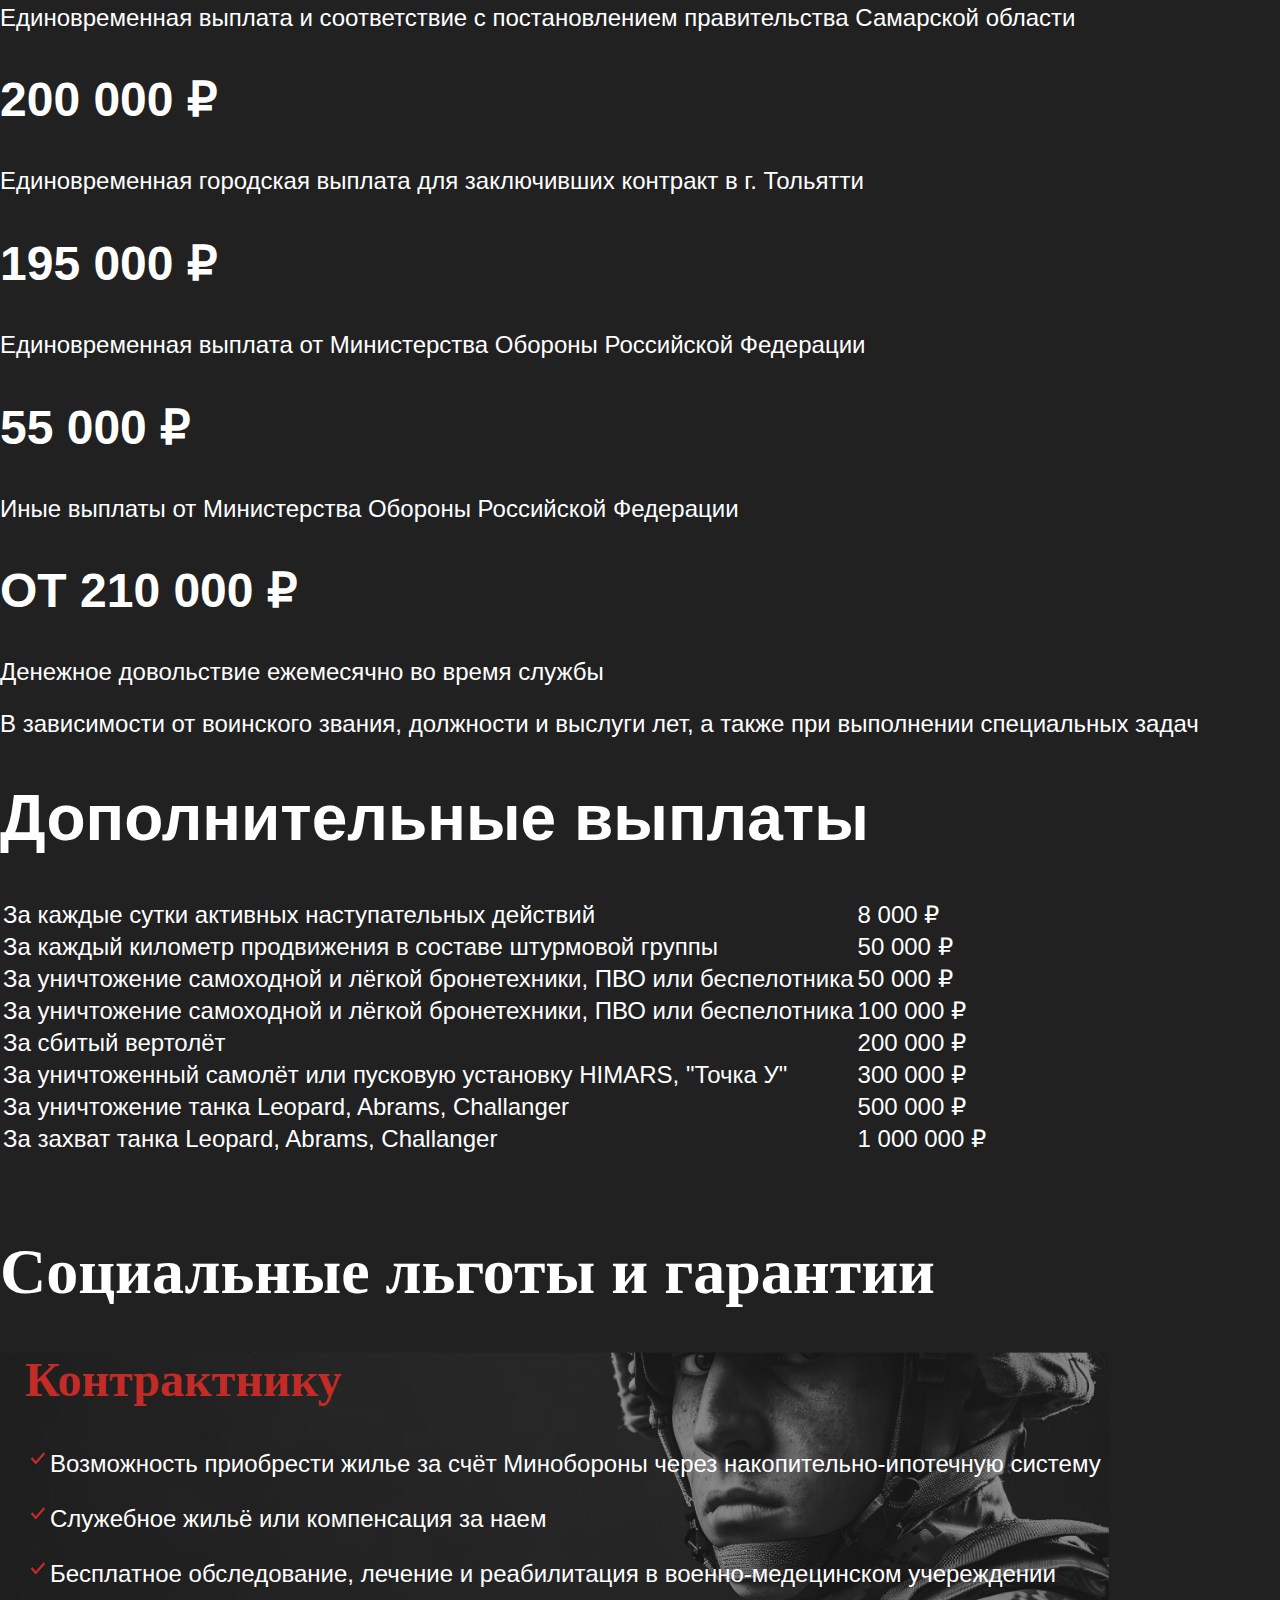
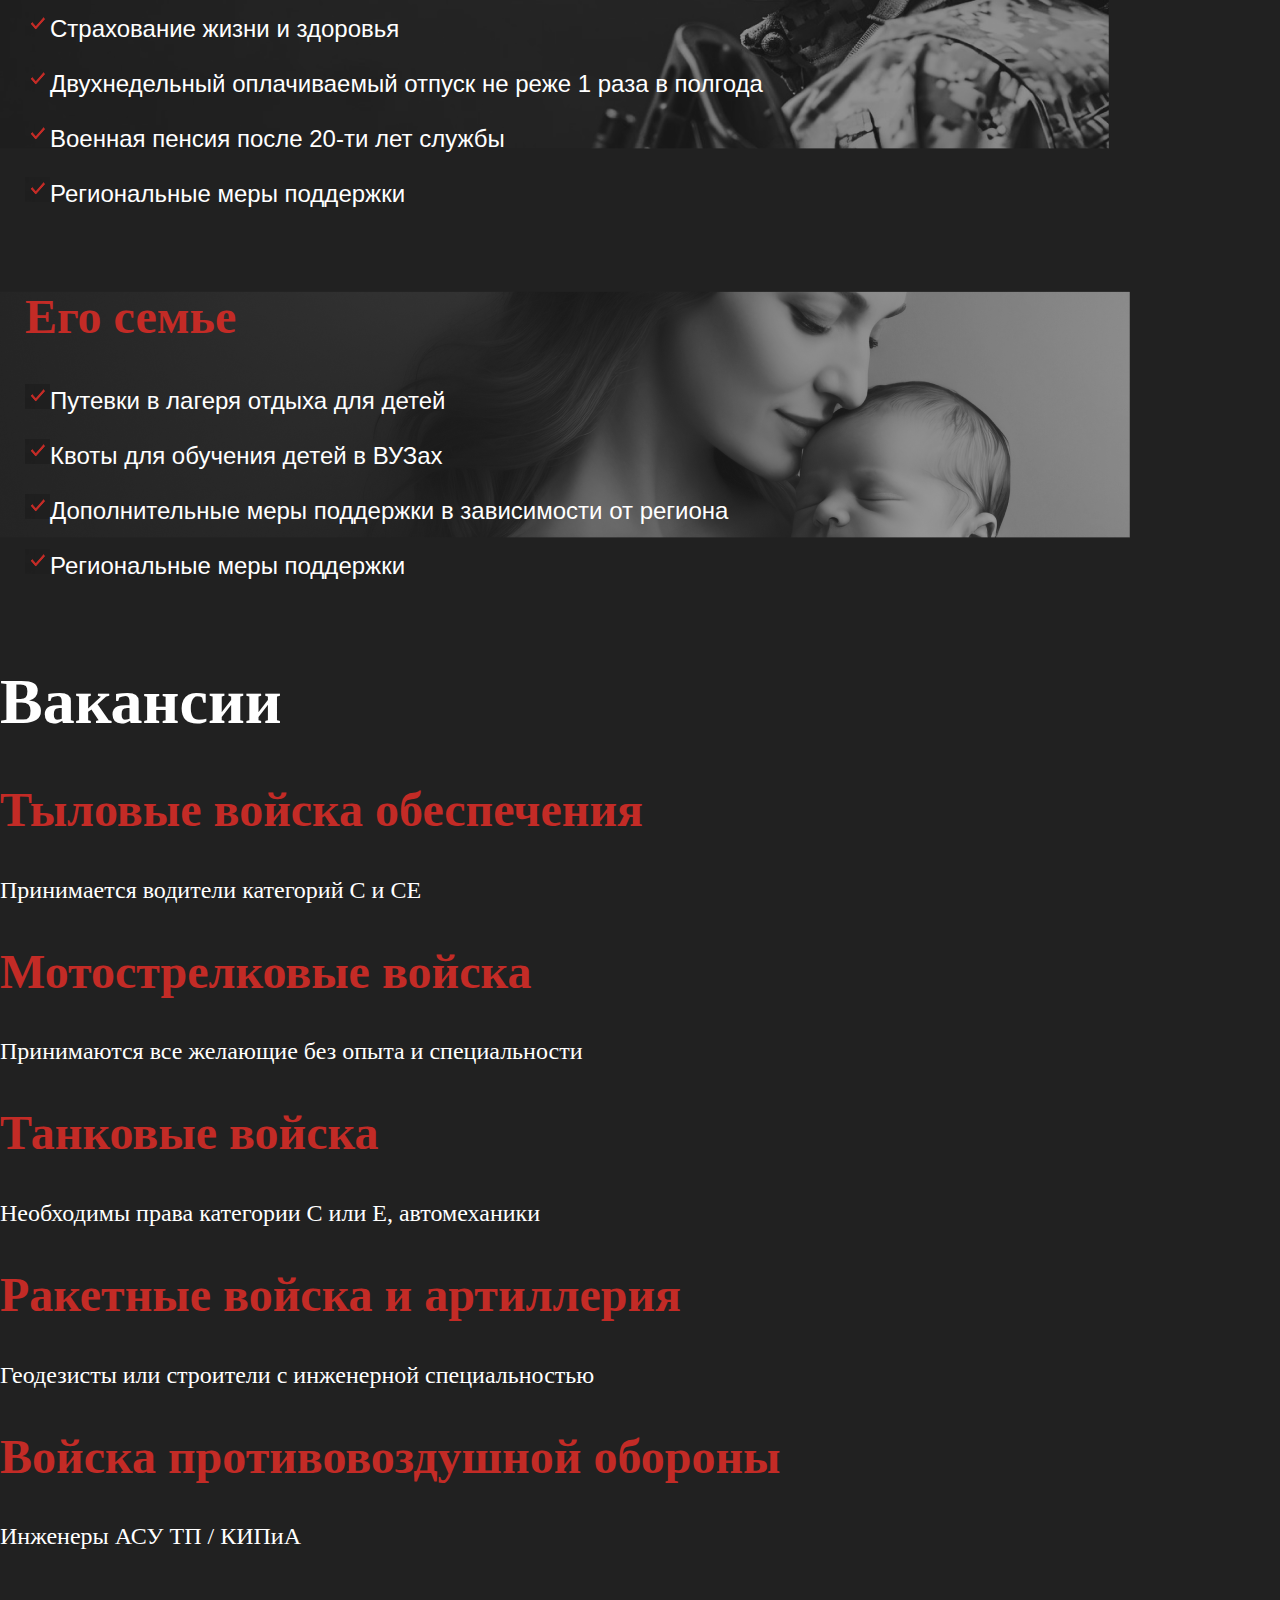
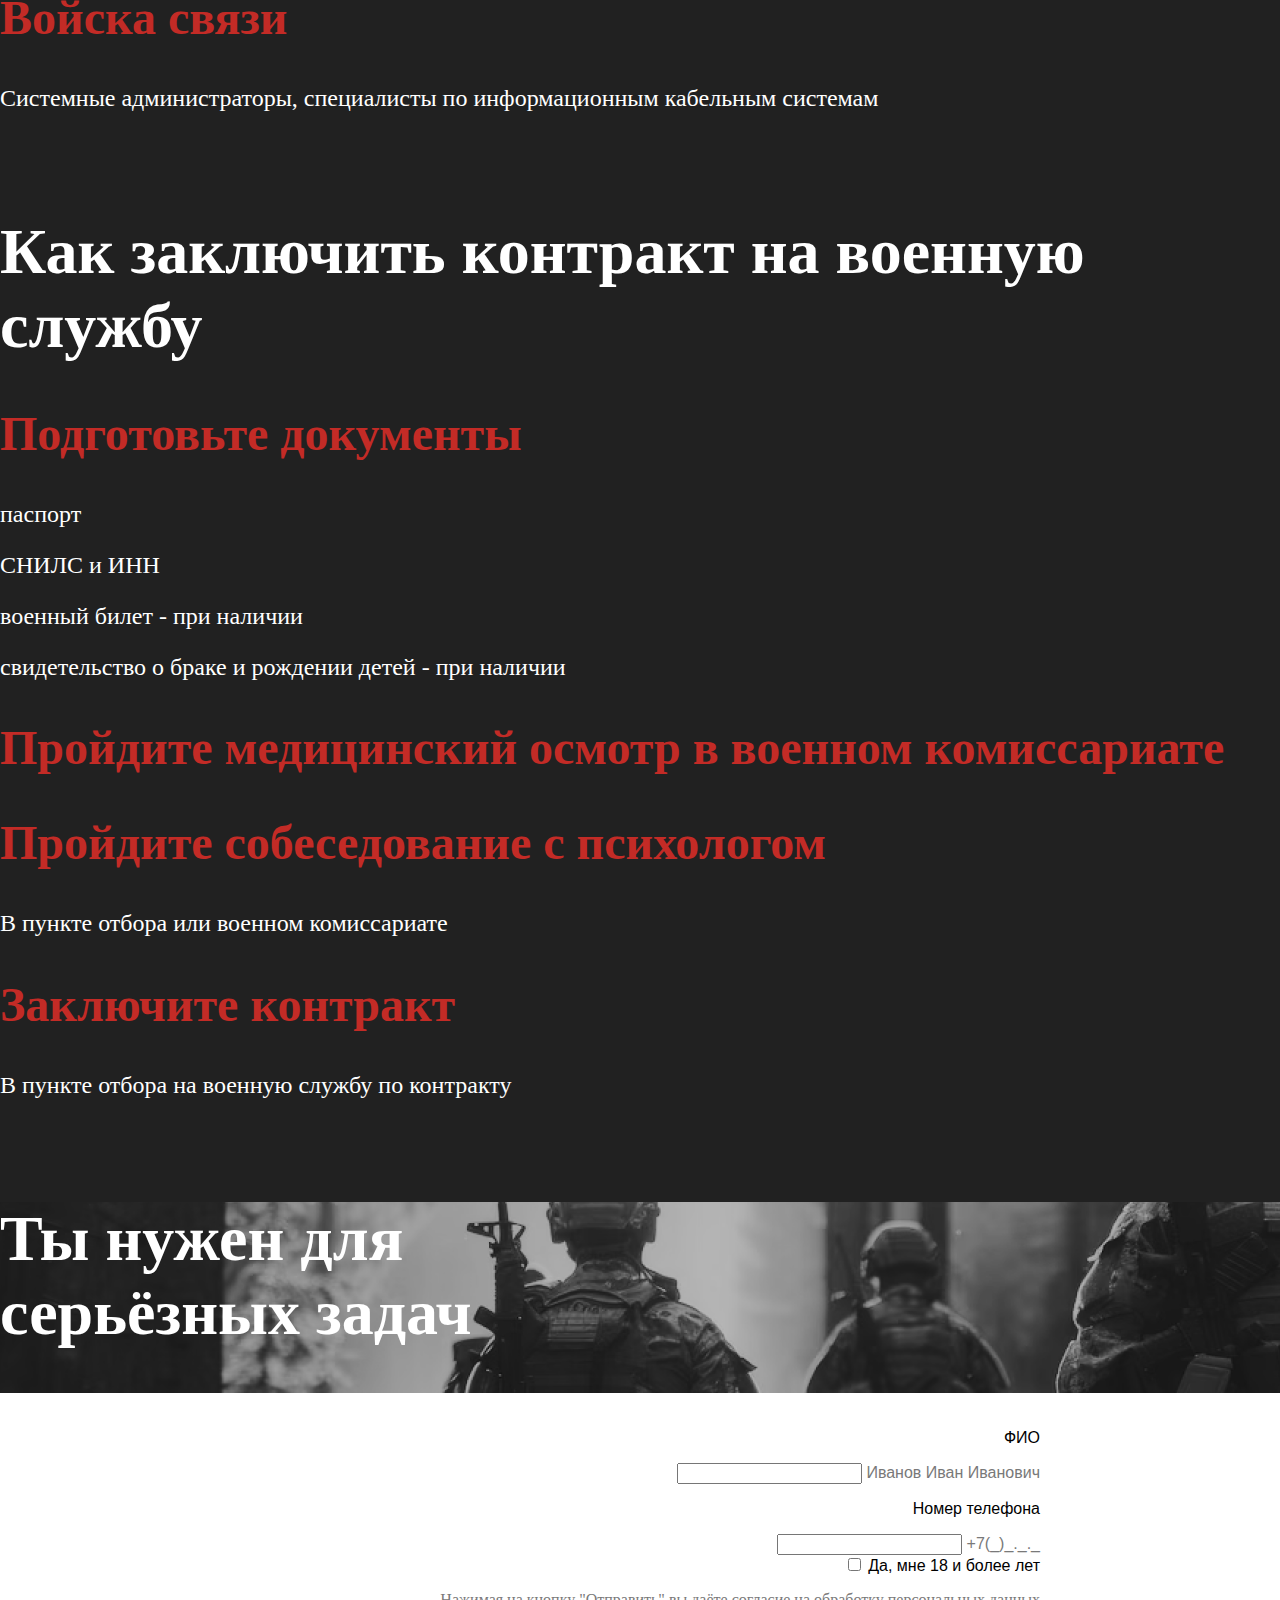
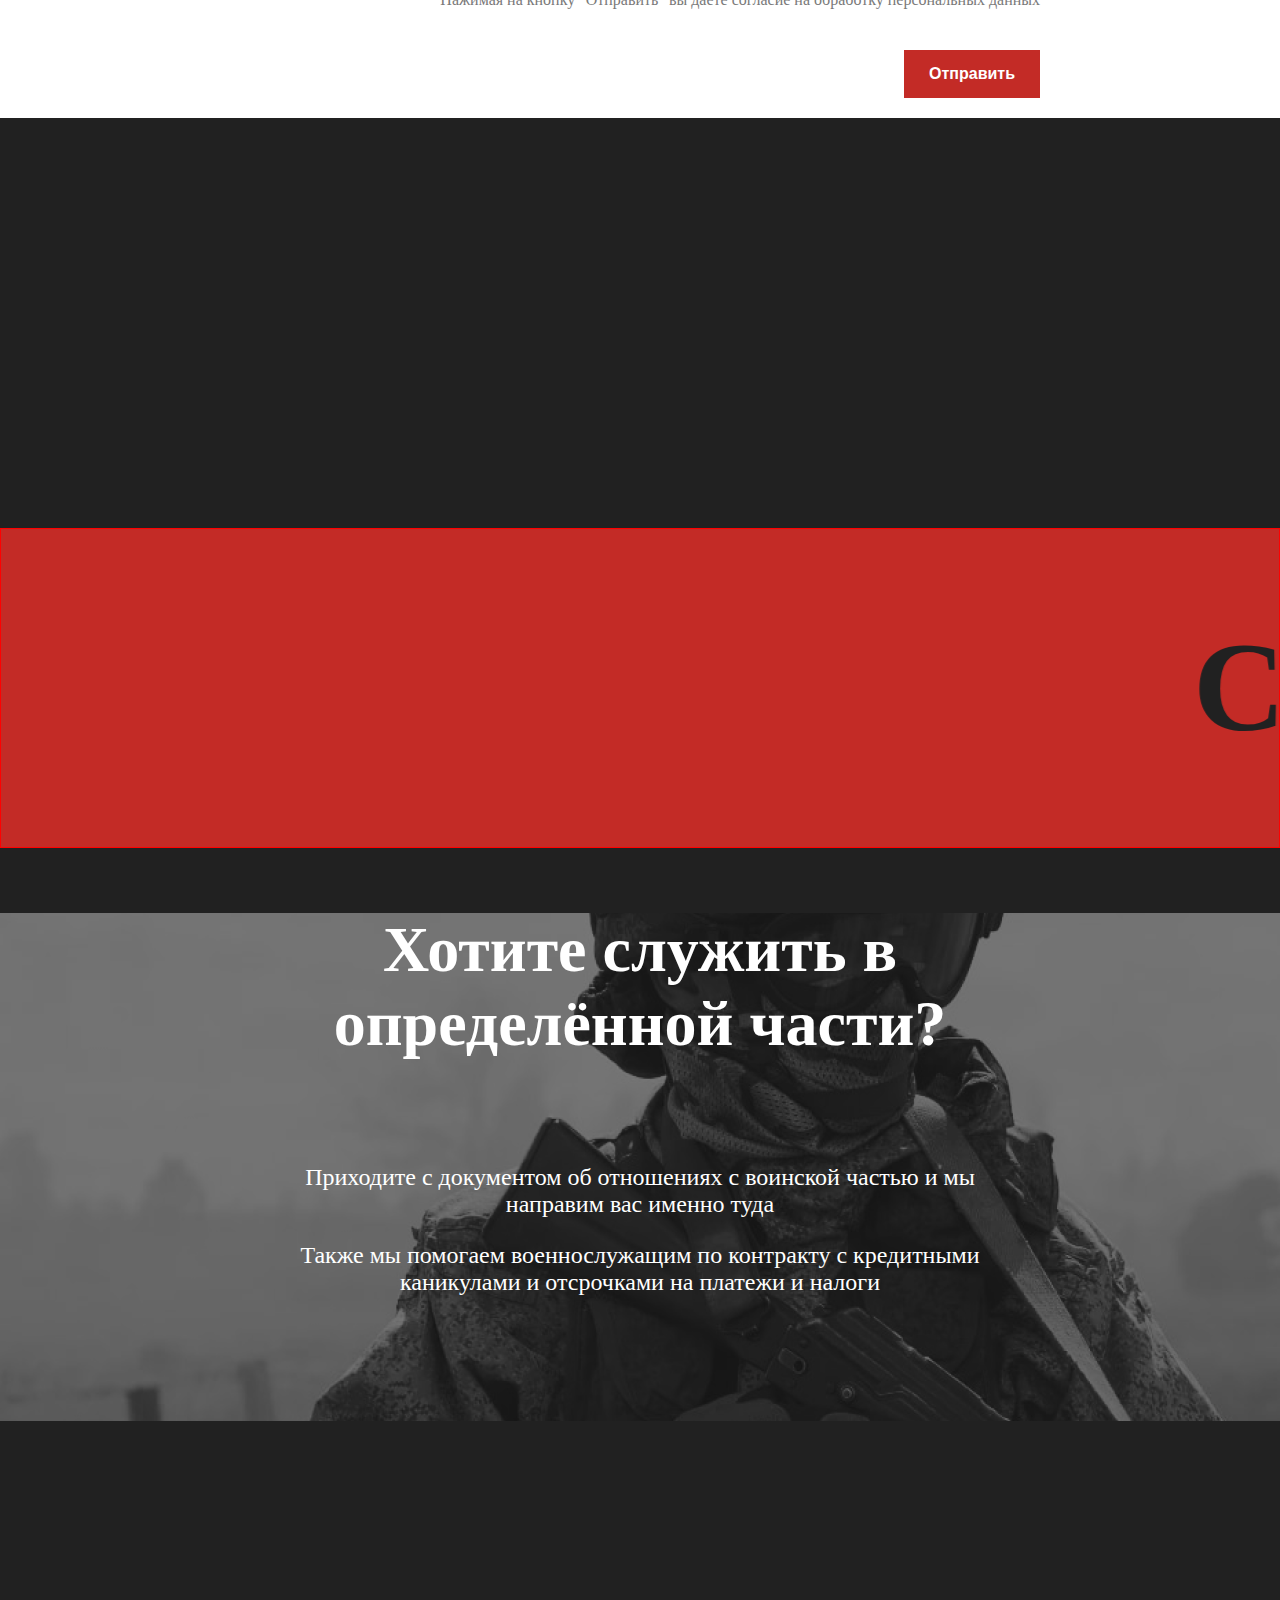
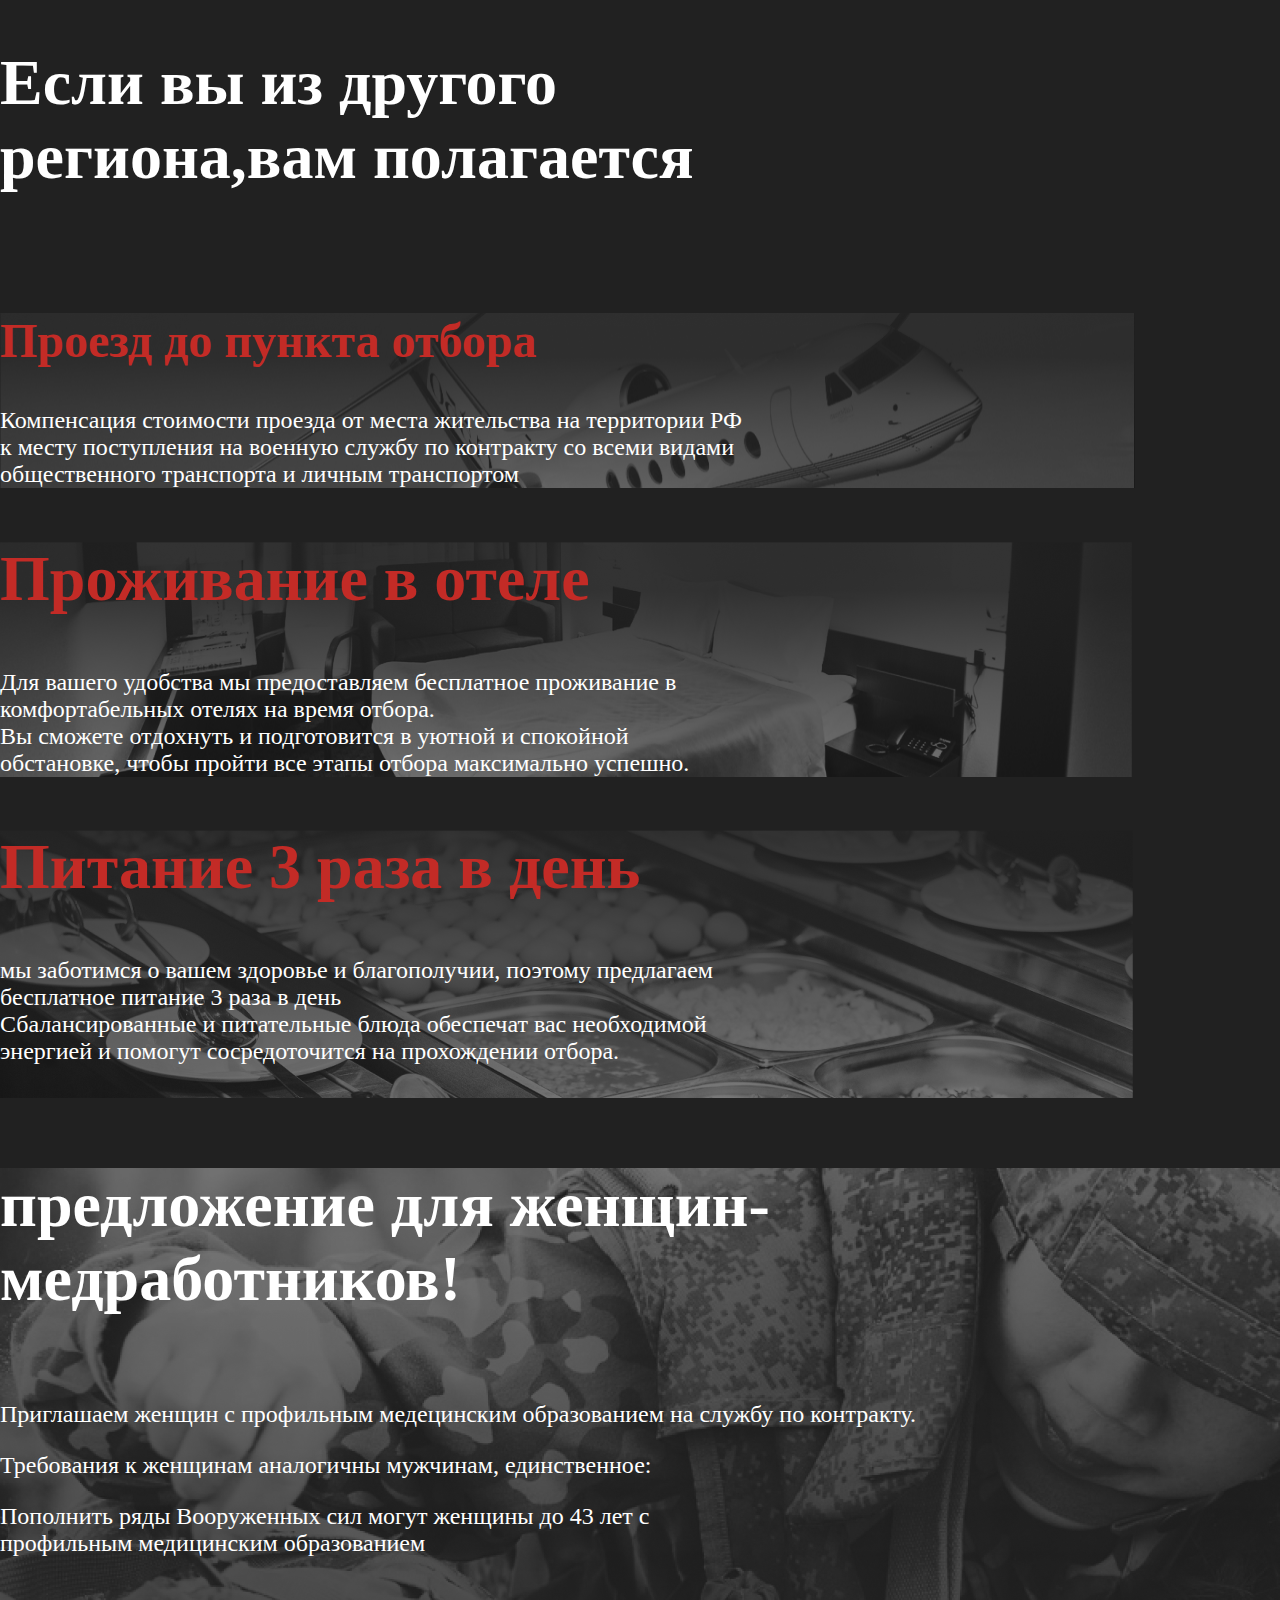
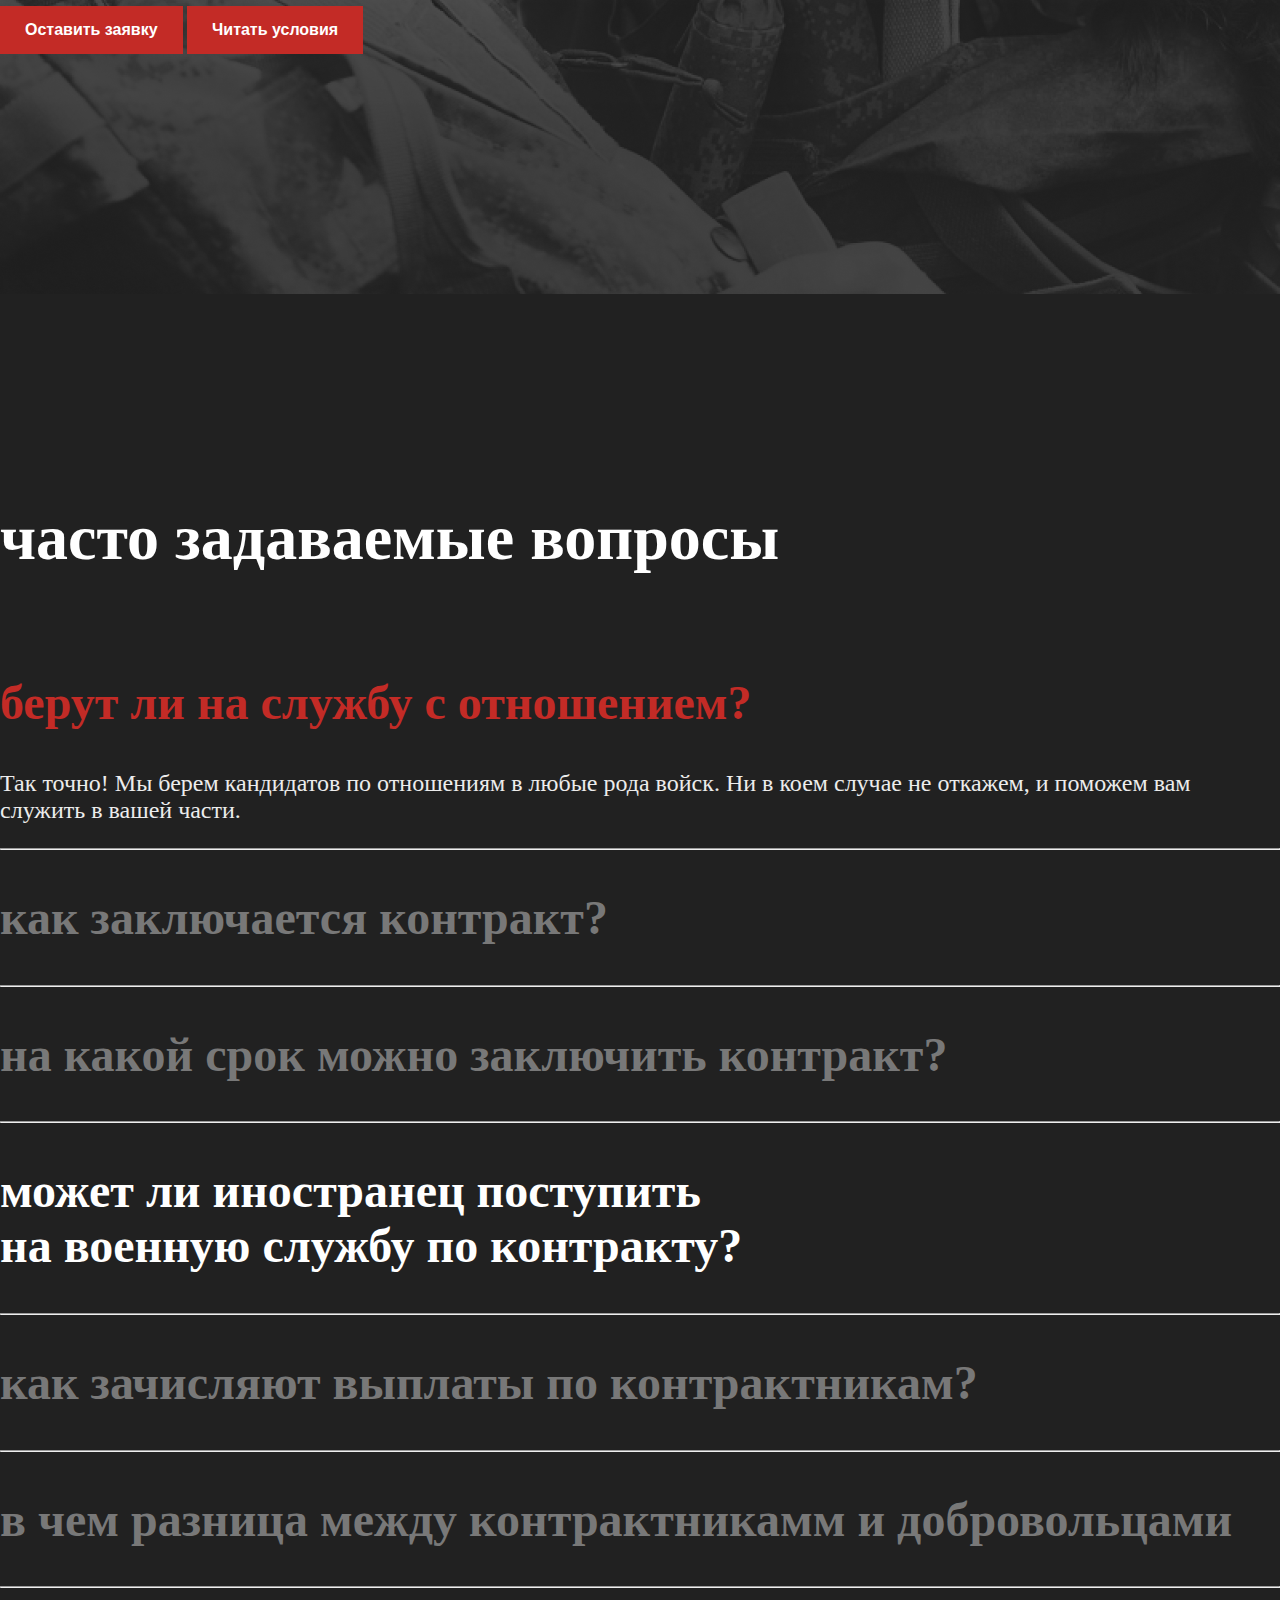
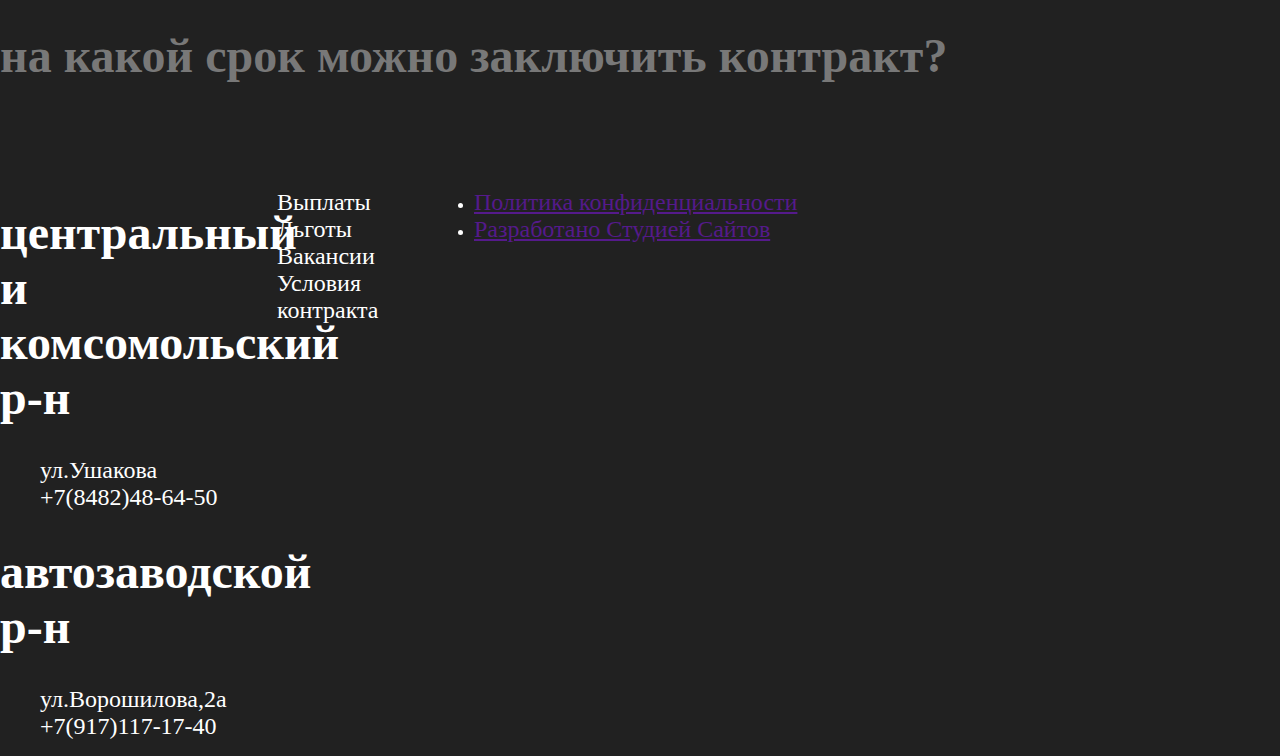
==== commit 47356744: "index.html" ====
--- a/index.html
+++ b/index.html
@@ -6,6 +6,7 @@
     <meta name="viewport" content="width=device-width, initial-scale=1.0">
     <title>Индекс (М)</title>
     <link rel="stylesheet" href="style.css">
+    <link rel="stylesheet" href="m.index.html" media="handheld, only screen and (max-device-width:480px)"/>
 </head>
 <body>
     <!--Шапка сайта header-->
